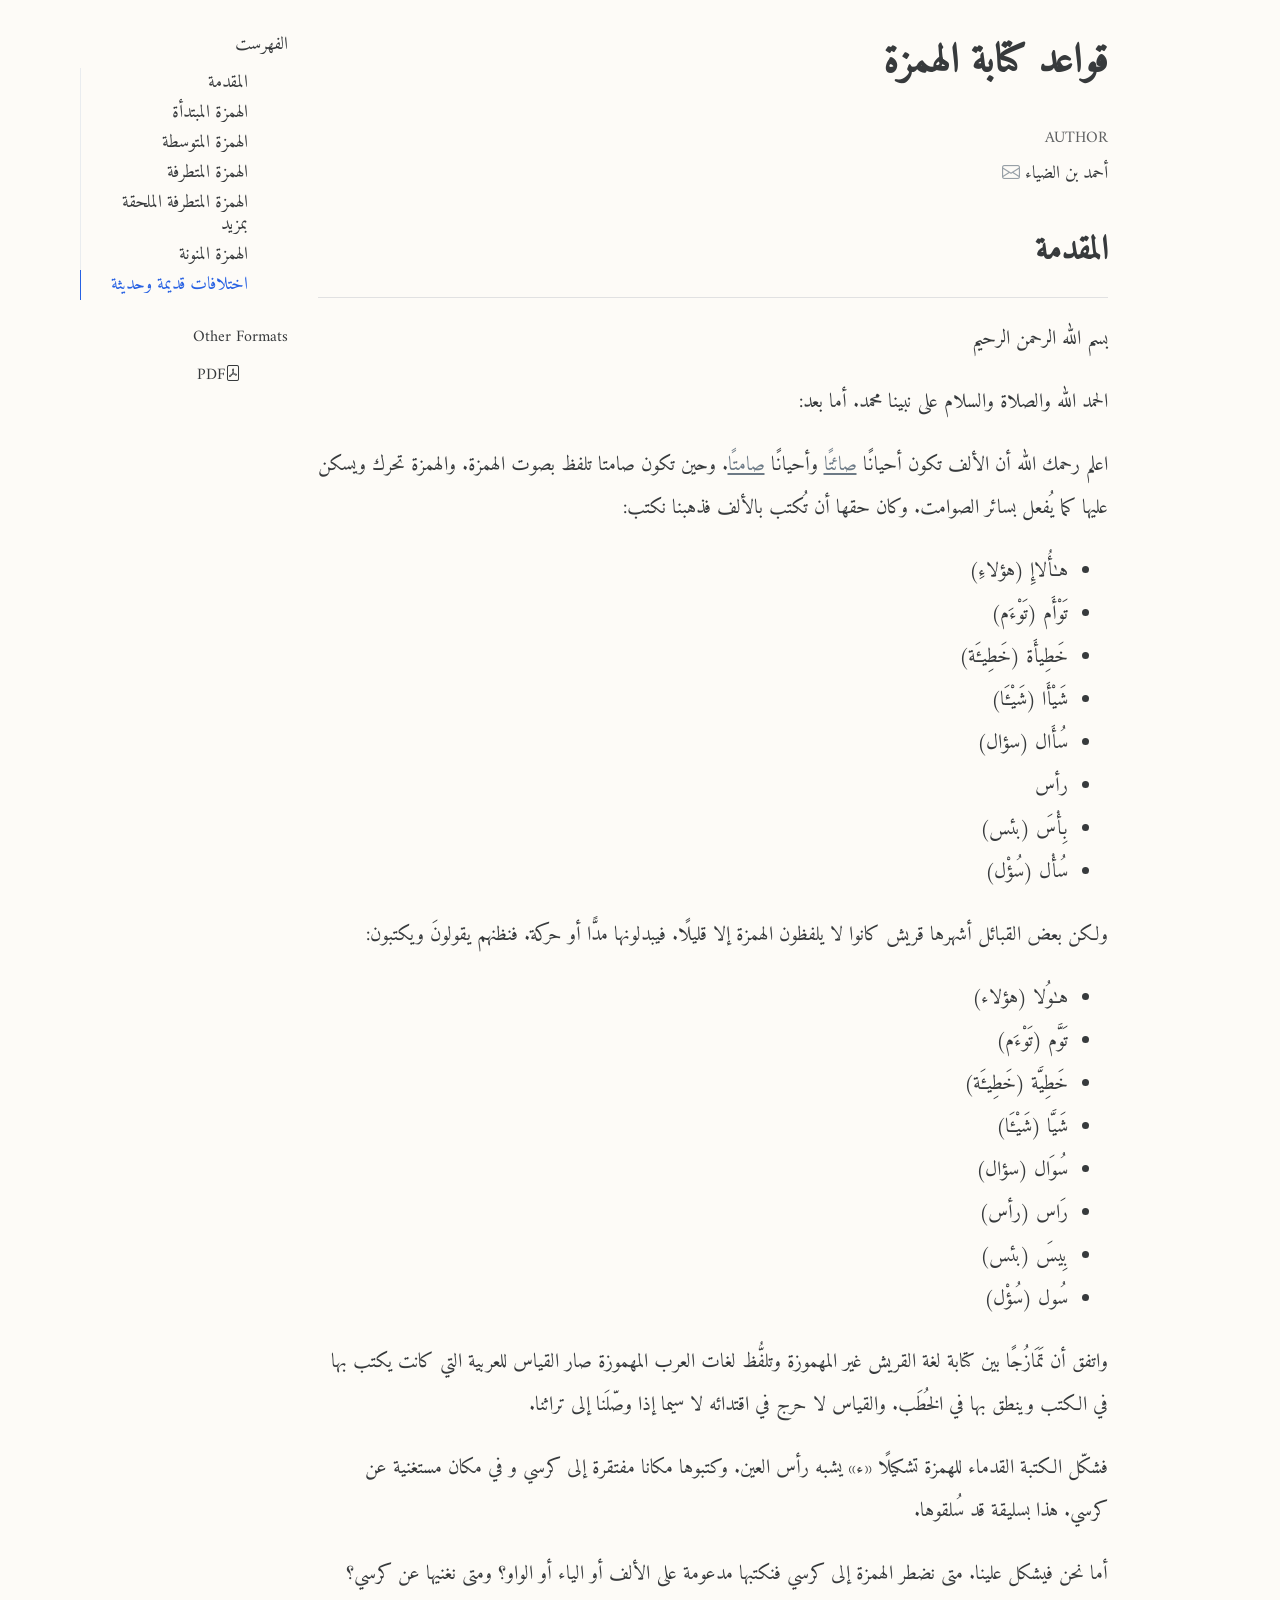
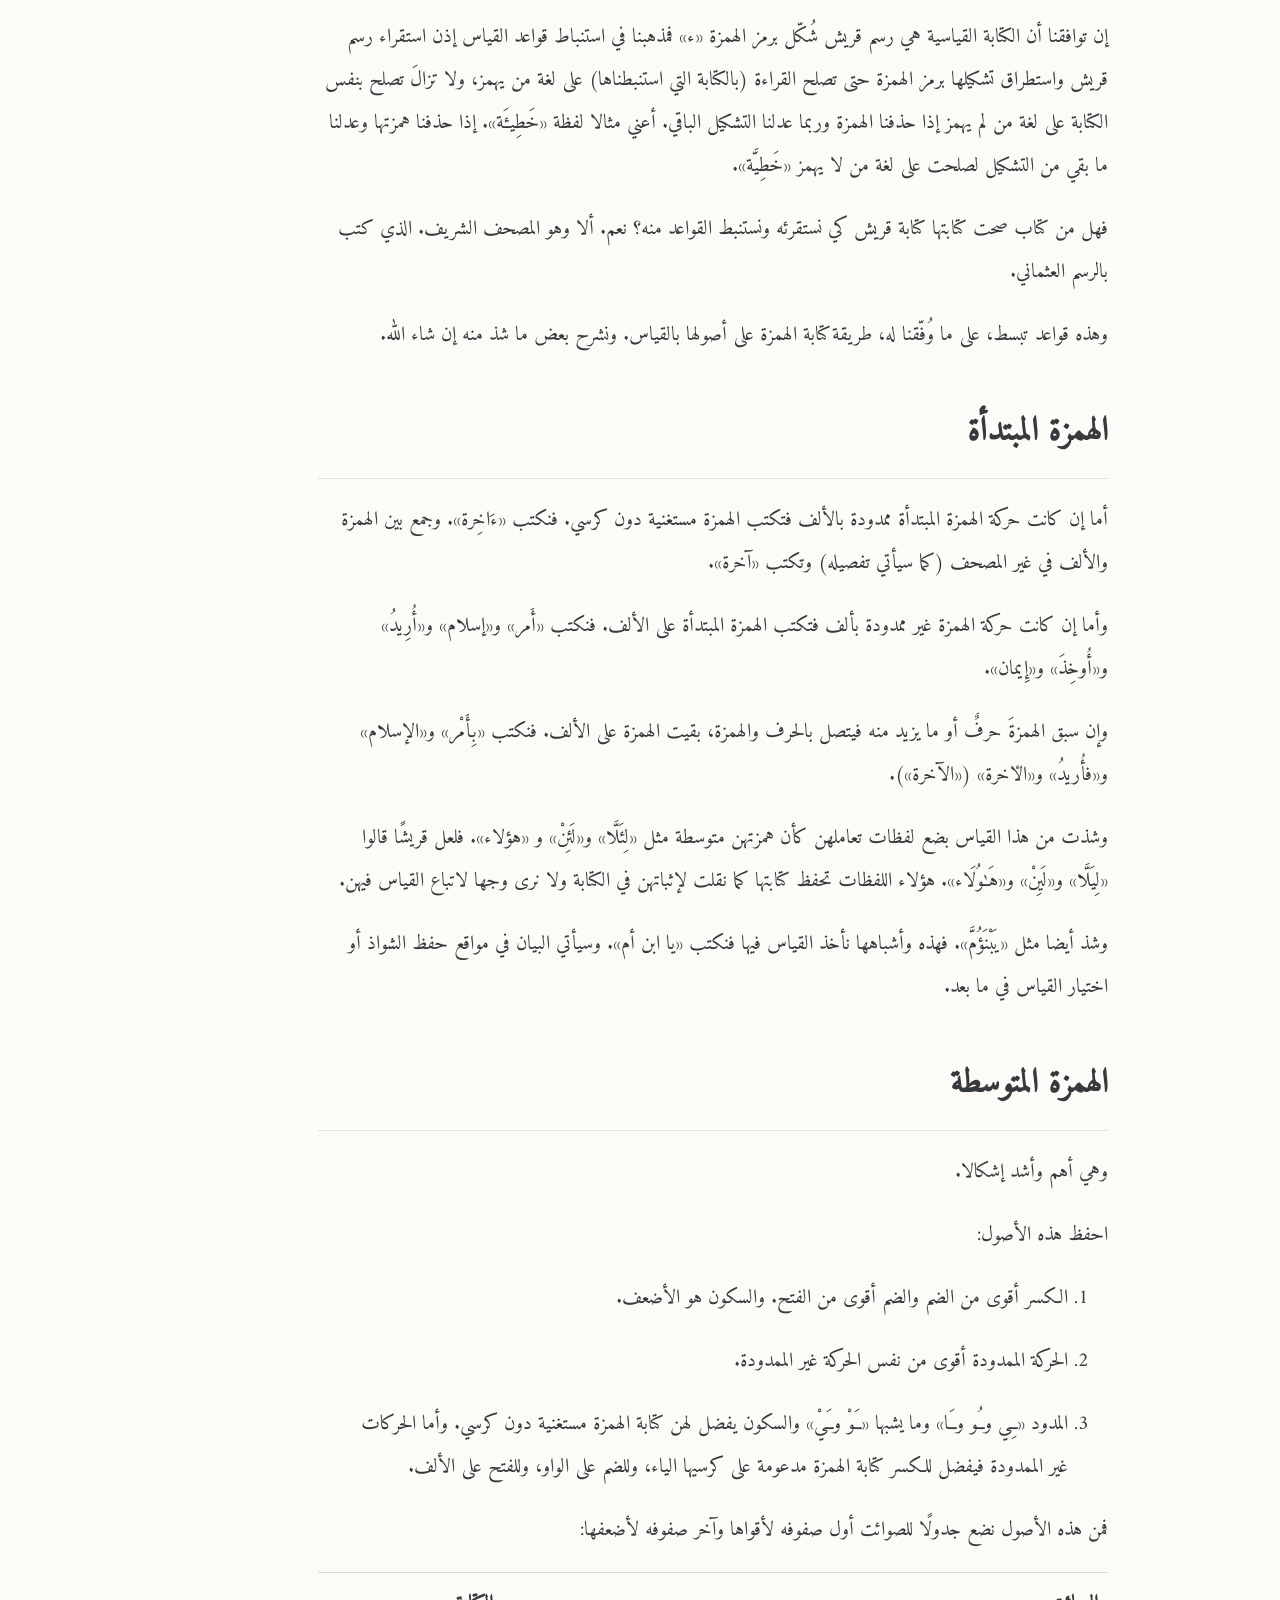
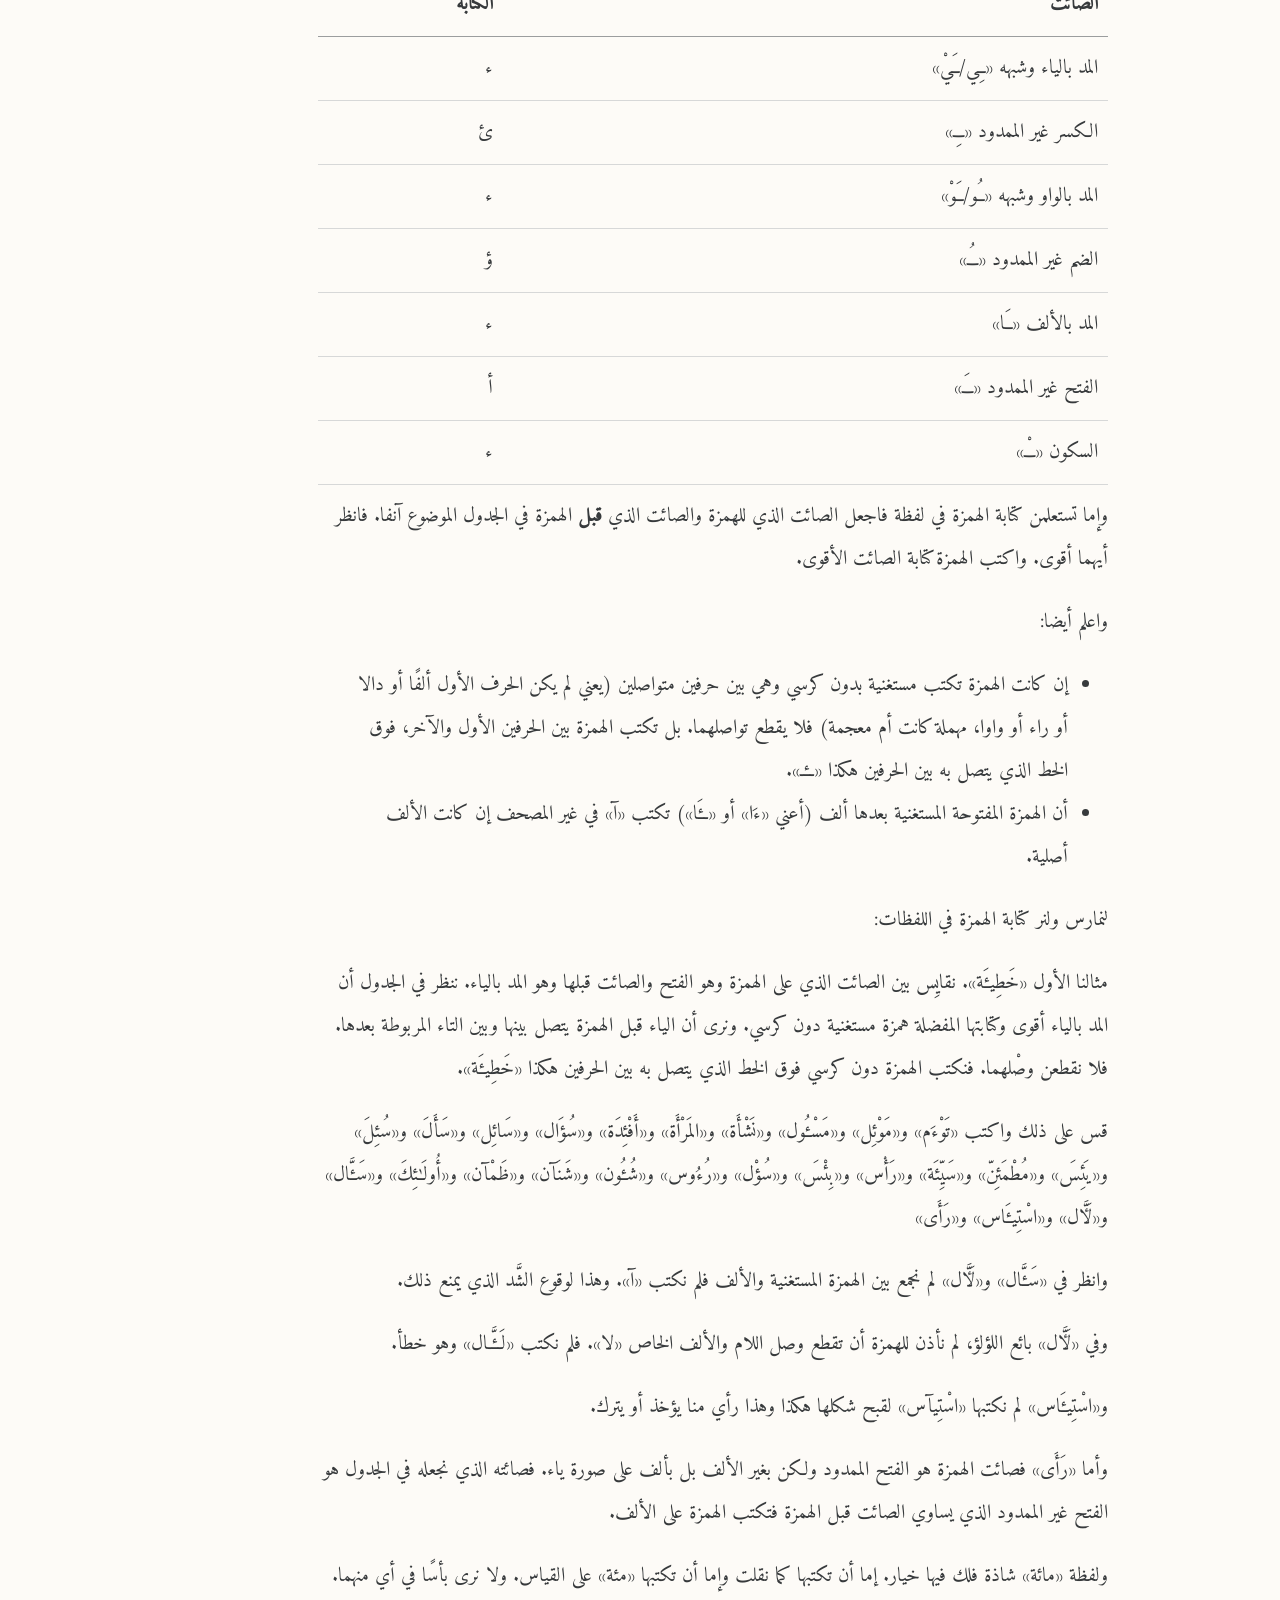
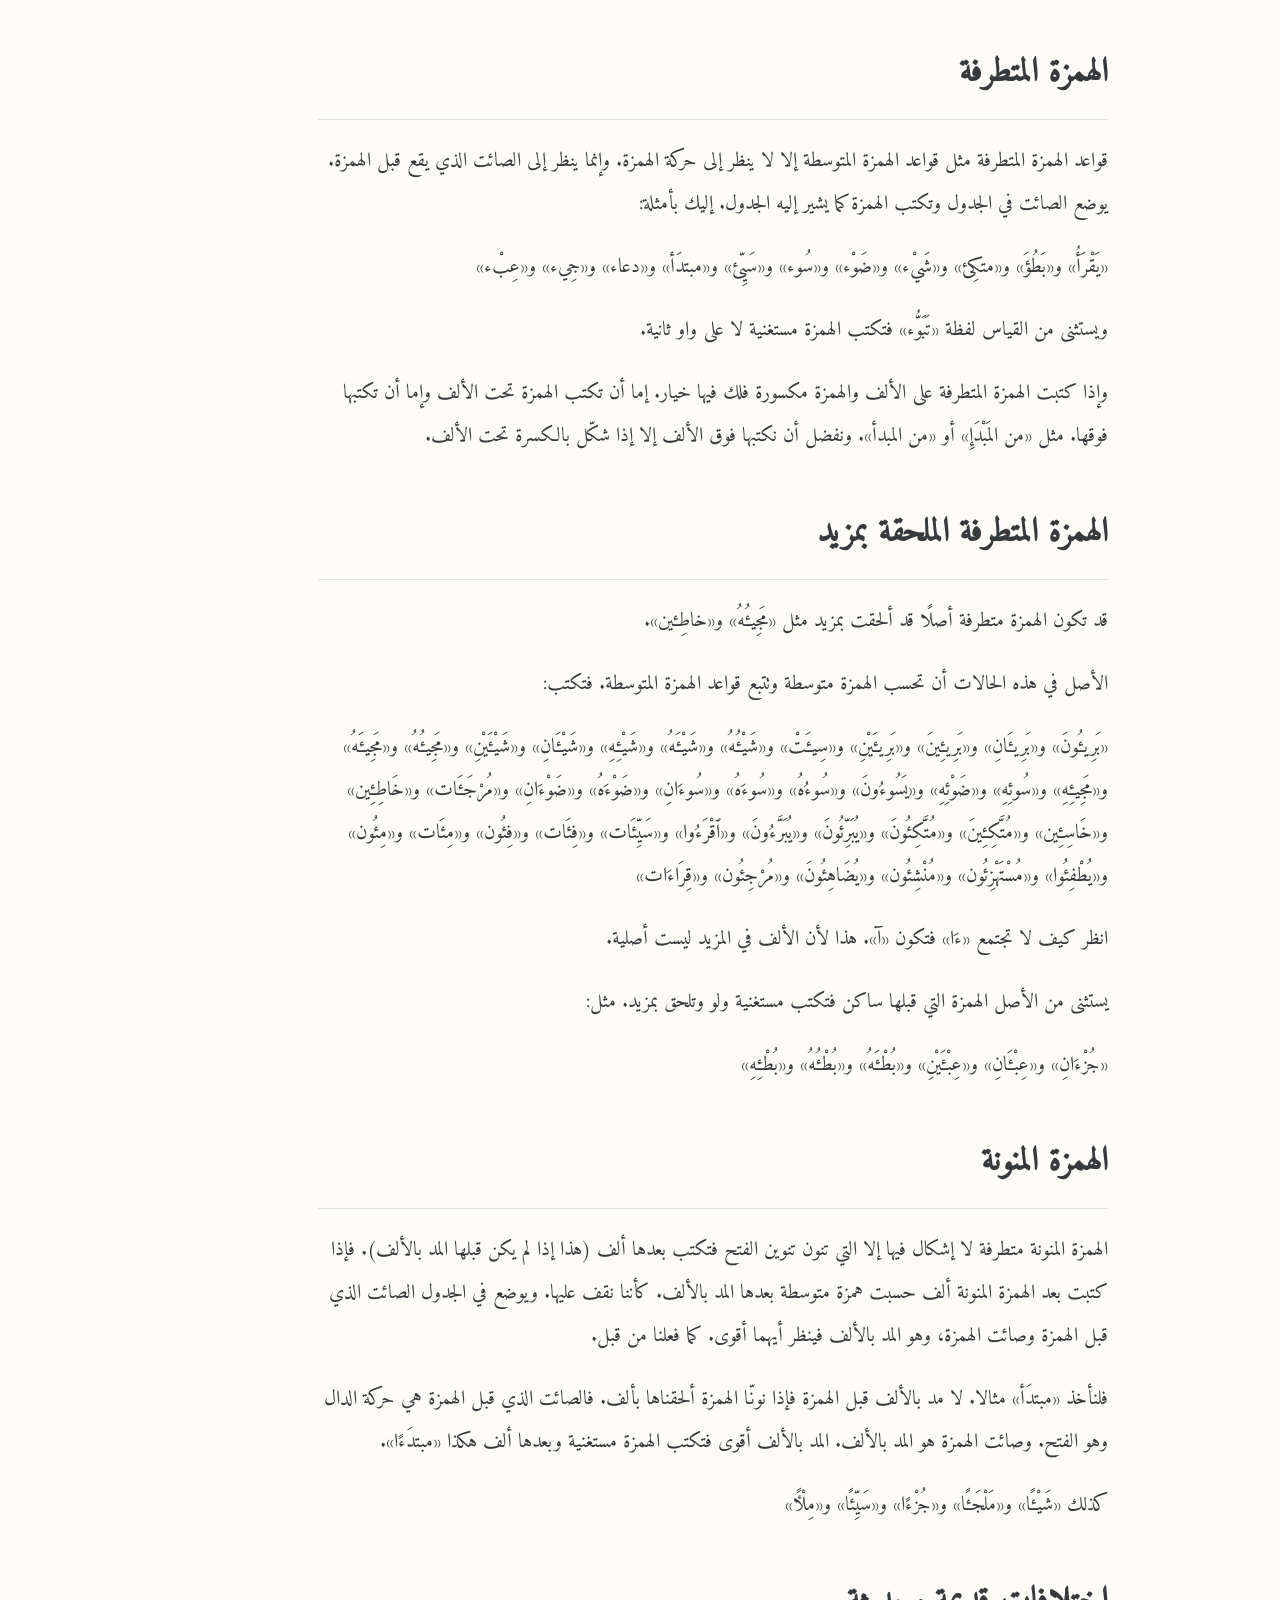
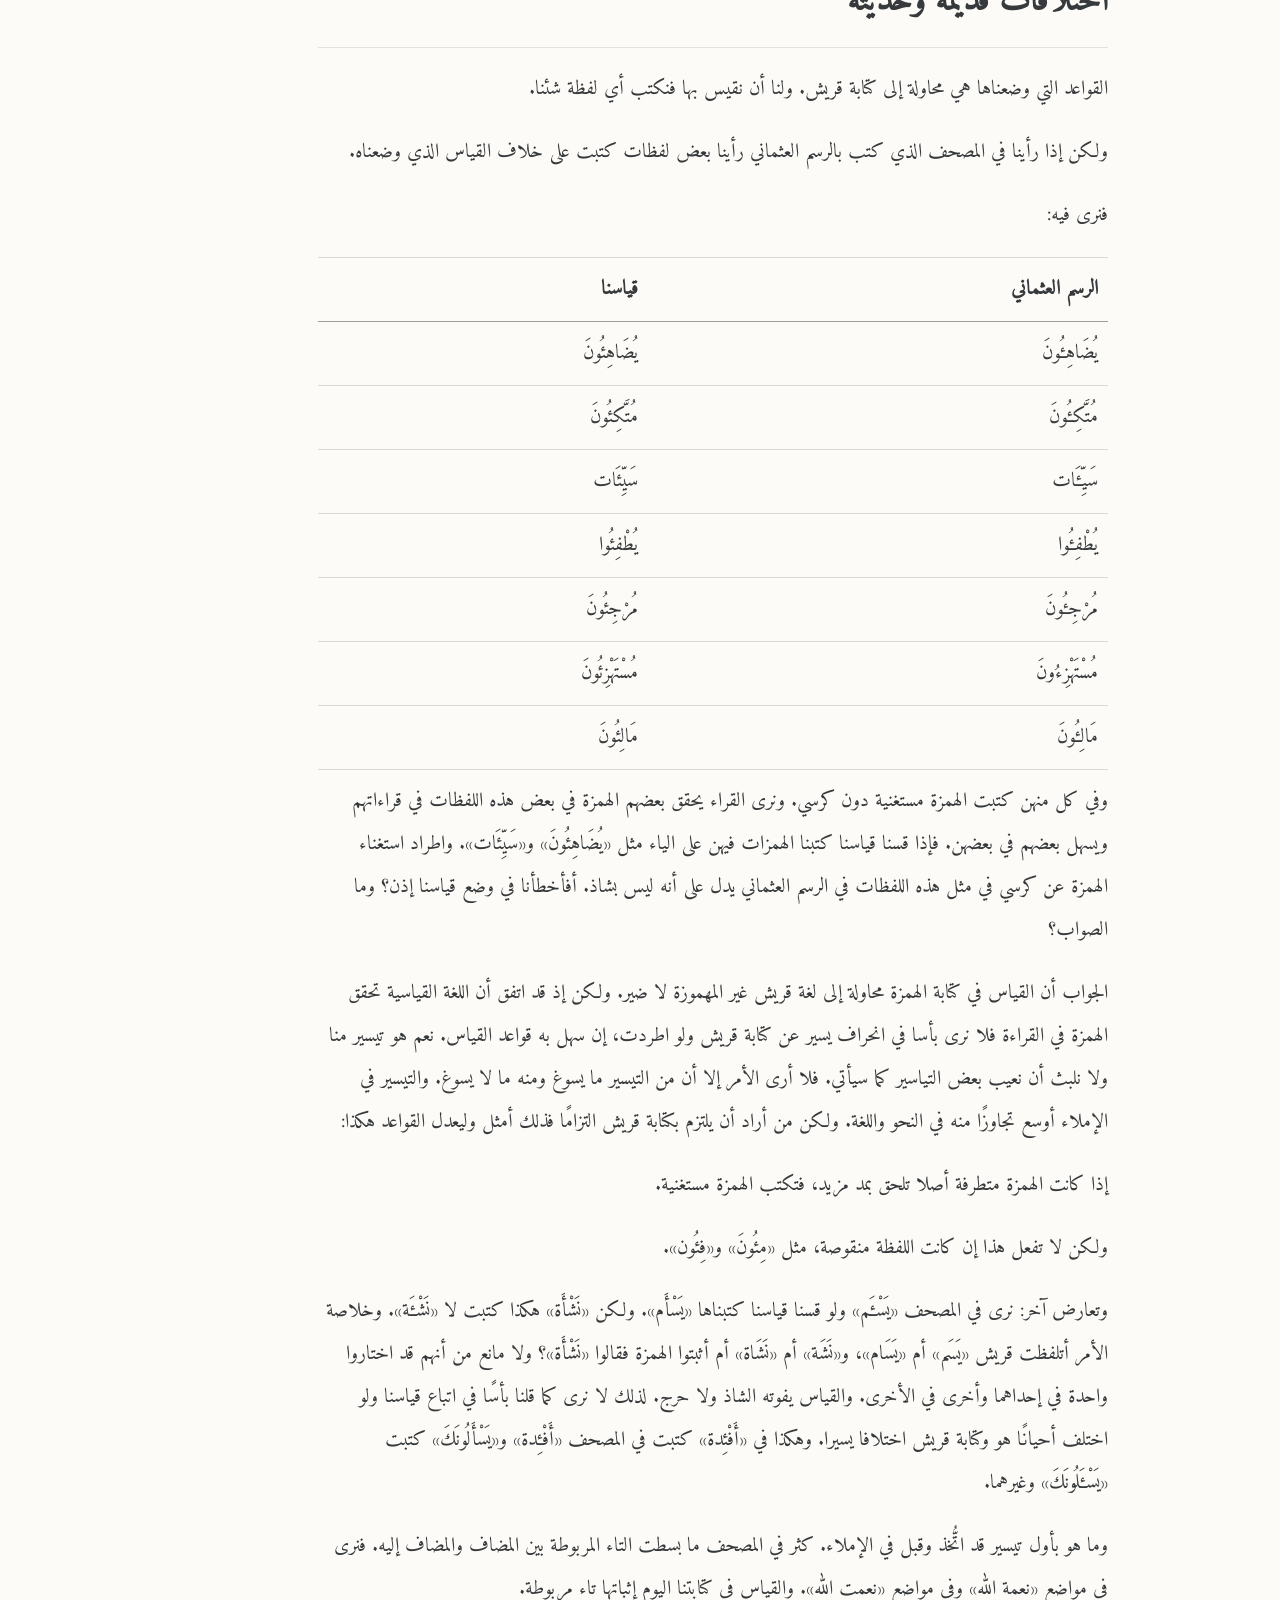
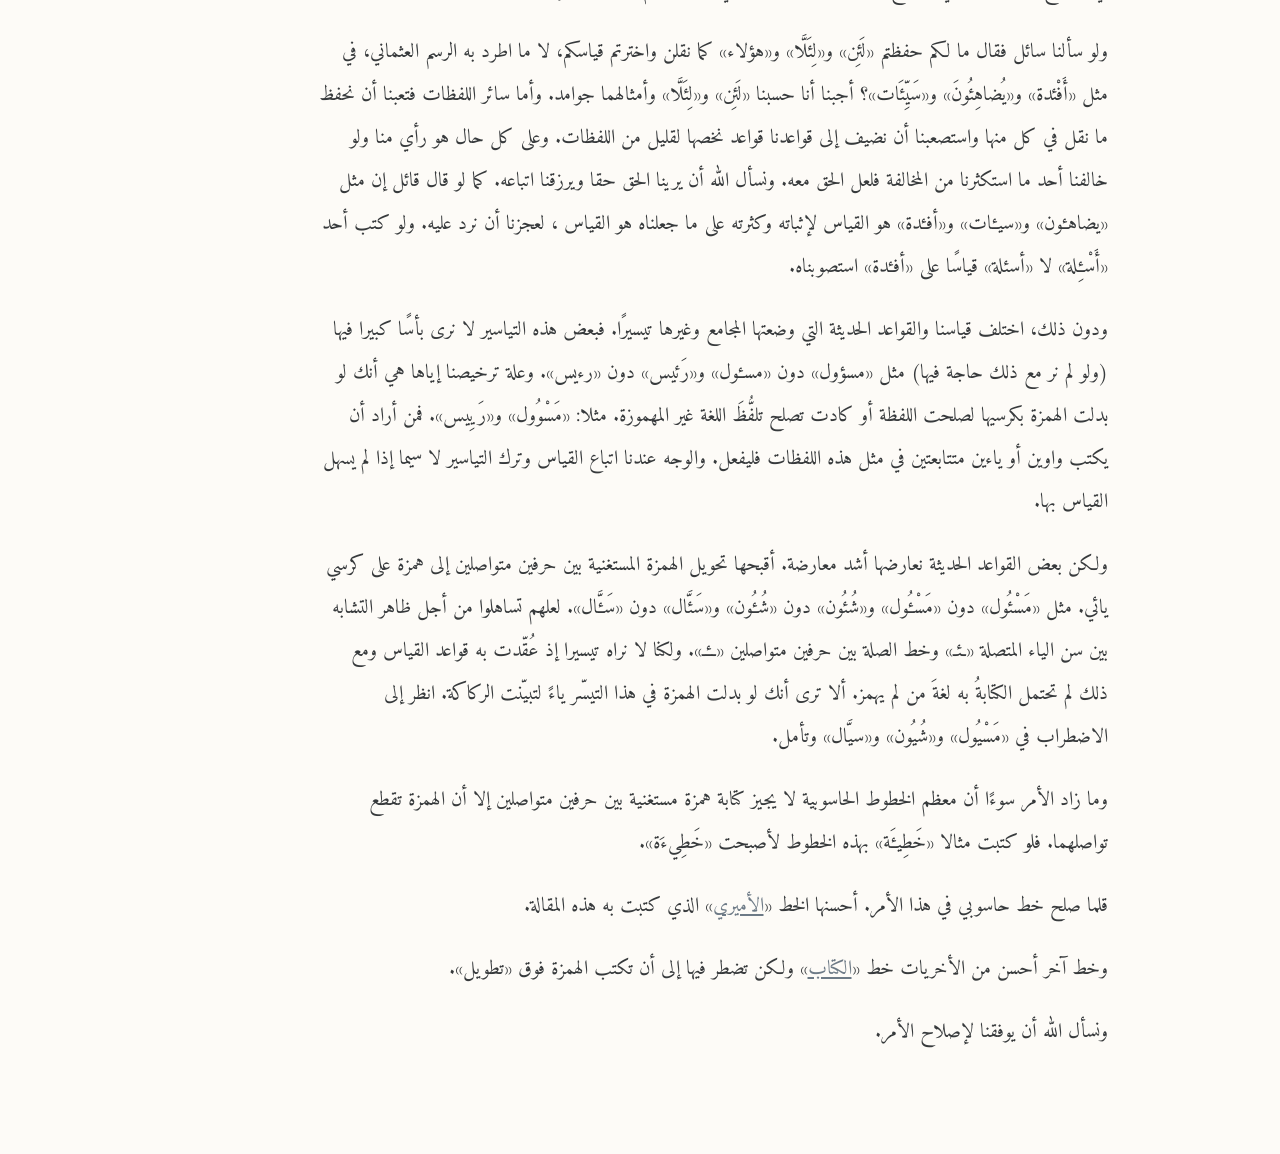
==== docs/index.html @ e6932f33 "copy edit" ====
<!DOCTYPE html>
<html xmlns="http://www.w3.org/1999/xhtml" lang="ar" xml:lang="ar" dir="rtl"><head>

<meta charset="utf-8">
<meta name="generator" content="quarto-1.10.18">

<meta name="viewport" content="width=device-width, initial-scale=1.0, user-scalable=yes">

<meta name="author" content="أحمد بن الضياء">

<title>قواعد كتابة الهمزة</title>
<style>
/* Default styles provided by pandoc.
** See https://pandoc.org/MANUAL.html#variables-for-html for config info.
*/
span.smallcaps{font-variant: small-caps;}
div.columns{display: flex; gap: 1.5em;}
div.column{flex: auto;}
@media screen {
div.columns{gap: min(4vw, 1.5em);}
div.column{overflow-x: auto;}
}
div.hanging-indent{margin-left: 1.5em; text-indent: -1.5em;}
ul.task-list{list-style: none;}
ul.task-list li input[type="checkbox"] {
  width: 0.8em;
  margin: 0 0.8em 0.2em -1em; /* quarto-specific, see https://github.com/quarto-dev/quarto-cli/issues/4556 */ 
  vertical-align: middle;
}
</style>


<script src="index_files/libs/clipboard/clipboard.min.js"></script>
<script src="index_files/libs/quarto-html/quarto.js" type="module"></script>
<script src="index_files/libs/quarto-html/tabsets/tabsets.js" type="module"></script>
<script src="index_files/libs/quarto-html/popper.min.js"></script>
<script src="index_files/libs/quarto-html/tippy.umd.min.js"></script>
<script src="index_files/libs/quarto-html/anchor.min.js"></script>
<link href="index_files/libs/quarto-html/tippy.css" rel="stylesheet">
<link href="index_files/libs/quarto-html/quarto-syntax-highlighting-64a204ab8560d761af7679ceaba22944.css" rel="stylesheet" id="quarto-text-highlighting-styles">
<script src="index_files/libs/bootstrap/bootstrap.min.js"></script>
<link href="index_files/libs/bootstrap/bootstrap-icons.css" rel="stylesheet">
<link href="index_files/libs/bootstrap/bootstrap-9bc00b903b2c0a9fe7ea5a7e0a0040bc.min.css" rel="stylesheet" append-hash="true" id="quarto-bootstrap" data-mode="light">


<link rel="stylesheet" href="srchtml/styles.css">
</head>

<body class="quarto-light">

<div id="quarto-content" class="page-columns page-rows-contents page-layout-article">
<div id="quarto-margin-sidebar" class="sidebar margin-sidebar">
  <nav id="TOC" role="doc-toc" class="toc-active">
    <h2 id="toc-title"><span class="aralt">الفهرست</span></h2>
   
  <ul>
  <li><a href="#المقدمة" id="toc-المقدمة" class="nav-link active" data-scroll-target="#المقدمة">المقدمة</a></li>
  <li><a href="#الهمزة-المبتدأة" id="toc-الهمزة-المبتدأة" class="nav-link" data-scroll-target="#الهمزة-المبتدأة">الهمزة المبتدأة</a></li>
  <li><a href="#الهمزة-المتوسطة" id="toc-الهمزة-المتوسطة" class="nav-link" data-scroll-target="#الهمزة-المتوسطة">الهمزة المتوسطة</a></li>
  <li><a href="#الهمزة-المتطرفة" id="toc-الهمزة-المتطرفة" class="nav-link" data-scroll-target="#الهمزة-المتطرفة">الهمزة المتطرفة</a></li>
  <li><a href="#الهمزة-المتطرفة-الملحقة-بمزيد" id="toc-الهمزة-المتطرفة-الملحقة-بمزيد" class="nav-link" data-scroll-target="#الهمزة-المتطرفة-الملحقة-بمزيد">الهمزة المتطرفة الملحقة بمزيد</a></li>
  <li><a href="#الهمزة-المنونة" id="toc-الهمزة-المنونة" class="nav-link" data-scroll-target="#الهمزة-المنونة">الهمزة المنونة</a></li>
  <li><a href="#اختلافات-قديمة-وحديثة" id="toc-اختلافات-قديمة-وحديثة" class="nav-link" data-scroll-target="#اختلافات-قديمة-وحديثة">اختلافات قديمة وحديثة</a></li>
  </ul>
<div class="quarto-alternate-formats"><h2>Other Formats</h2><ul><li><a href="index.pdf"><i class="bi bi-file-pdf"></i>PDF</a></li></ul></div></nav>
</div>
<main class="content" id="quarto-document-content">

<header id="title-block-header" class="quarto-title-block default">
<div class="quarto-title">
<h1 class="title">قواعد كتابة الهمزة</h1>
</div>



<div class="quarto-title-meta">

    <div>
    <div class="quarto-title-meta-heading">Author</div>
    <div class="quarto-title-meta-contents">
             <p>أحمد بن الضياء <a href="mailto:ahmadosmanzia@gmail.com" class="quarto-title-author-email"><i class="bi bi-envelope"></i></a> </p>
          </div>
  </div>
    
  
    
  </div>
  


</header>


<section id="المقدمة" class="level2">
<h2 class="anchored" data-anchor-id="المقدمة">المقدمة</h2>
<p>بسم الله الرحمن الرحيم</p>
<p>الحمد الله والصلاة والسلام على نبينا محمد. أما بعد:</p>
<p>اعلم رحمك الله أن <!--
الواو
تكون أحيانًا 
[صائتًا](https://ar.wikipedia.org/wiki/%D8%B5%D8%A7%D8%A6%D8%AA)
وأحيانًا 
[صامتًا](https://ar.wikipedia.org/wiki/%D8%B5%D8%A7%D9%85%D8%AA).
فمن حقها صامتًا تحرك فنقول
وَلد ووُسطى ووِلدان.
ويسكن عليها فنقول مَوْلد.
وأن الياء كذلك
صائت وشبه صامت
فمن حقها صامتًا تحرك فنقول
يَفعل ويُفعل ويسيِّر.
ويسكن عليها فنقول وَيْل.
وأن
--> الألف <!--
كذلك صائت وصامت.
--> تكون أحيانًا <a href="https://ar.wikipedia.org/wiki/%D8%B5%D8%A7%D8%A6%D8%AA">صائتًا</a> وأحيانًا <a href="https://ar.wikipedia.org/wiki/%D8%B5%D8%A7%D9%85%D8%AA">صامتًا</a>. وحين تكون صامتا تلفظ بصوت الهمزة. والهمزة تحرك ويسكن عليها كما يُفعل بسائر الصوامت. وكان حقها أن تُكتب بالألف فذهبنا نكتب:</p>
<ul>
<li>هـٰأُلاإِ (هؤلاءِ)</li>
<li>تَوْأَم (تَوْءَم)</li>
<li>خَطِيأَة (خَطِيءَة)</li>
<li>شَيْأَا (شَيْءَا)</li>
<li>سُأَال (سؤال)</li>
<li>رأس</li>
<li>بِأْسَ (بئس)</li>
<li>سُأْل (سُؤْل)</li>
</ul>
<p>ولكن بعض القبائل أشهرها قريش كانوا لا يلفظون الهمزة إلا قليلًا. فيبدلونها مدًّا أو حركة. فنظنهم يقولونَ ويكتبون:</p>
<ul>
<li>هـٰوُلا (هؤلاء)</li>
<li>تَوَّم (تَوْءَم)</li>
<li>خَطِيَّة (خَطِيءَة)</li>
<li>شَيَّا (شَيْءَا)</li>
<li>سُوَال (سؤال)</li>
<li>رَاس (رأس)</li>
<li>بِيسَ (بئس)</li>
<li>سُول (سُؤْل)</li>
</ul>
<p>واتفق أن تَمَازُجًا بين كتابة لغة القريش غير المهموزة وتلفُّظ لغات العرب المهموزة صار القياس للعربية التي كانت يكتب بها في الكتب وينطق بها في الخُطَب. والقياس لا حرج في اقتدائه لا سيما إذا وصّلَنا إلى تراثنا.</p>
<p>فشكّل الكتبة القدماء للهمزة تشكيلًا «ء» يشبه رأس العين. وكتبوها مكانا مفتقرة إلى كرسي و في مكان مستغنية عن كرسي. هذا بسليقة قد سُلقوها.</p>
<p>أما نحن فيشكل علينا. متى نضطر الهمزة إلى كرسي فنكتبها مدعومة على الألف أو الياء أو الواو؟ ومتى نغنيها عن كرسي؟</p>
<p>إن توافقنا أن الكتابة القياسية هي رسم قريش شُكّل برمز الهمزة «ء» فمذهبنا في استنباط قواعد القياس إذن استقراء رسم قريش واستطراق تشكيلها برمز الهمزة حتى تصلح القراءة (بالكتابة التي استنبطناها) على لغة من يهمز، ولا تزالَ تصلح بنفس الكتابة على لغة من لم يهمز إذا حذفنا الهمزة وربما عدلنا التشكيل الباقي. أعني مثالا لفظة «خَطِيءَة». إذا حذفنا همزتها وعدلنا ما بقي من التشكيل لصلحت على لغة من لا يهمز «خَطِيَّة».</p>
<p>فهل من كتاب صحت كتابتها كتابة قريش كي نستقرئه ونستنبط القواعد منه؟ نعم. ألا وهو المصحف الشريف. الذي كتب بالرسم العثماني.</p>
<p>وهذه قواعد تبسط، على ما وُفّقنا له، طريقة كتابة الهمزة على أصولها بالقياس. ونشرح بعض ما شذ منه إن شاء الله.</p>
</section>
<section id="الهمزة-المبتدأة" class="level2">
<h2 class="anchored" data-anchor-id="الهمزة-المبتدأة">الهمزة المبتدأة</h2>
<p>أما إن كانت حركة الهمزة المبتدأة ممدودة بالألف فتكتب الهمزة مستغنية دون كرسي. فنكتب «ءَاخِرة». وجمع بين الهمزة والألف في غير المصحف (كما سيأتي تفصيله) وتكتب «آخرة».</p>
<p>وأما إن كانت حركة الهمزة غير ممدودة بألف فتكتب الهمزة المبتدأة على الألف. فنكتب «أَمر» و«إسلام» و«أُرِيدُ» و«أُوخِذَ» و«إِيمان».</p>
<p>وإن سبق الهمزةَ حرفٌ أو ما يزيد منه فيتصل بالحرف والهمزة، بقيت الهمزة على الألف. فنكتب «بِأَمْر» و«الإسلام» و«فأُريدُ» و«الءاخرة» («الآخرة»).</p>
<p>وشذت من هذا القياس بضع لفظات تعاملهن كأن همزتهن متوسطة مثل «لِئَلَّا» و«لَئِنْ» و «هؤلاء». فلعل قريشًا قالوا «لِيَلَّا» و«لَيِنْ» و«هَـٰوُلَاء». هؤلاء اللفظات تحفظ كتابتها كما نقلت لإثباتهن في الكتابة ولا نرى وجها لاتباع القياس فيهن.</p>
<p>وشذ أيضا مثل «يَبْنَؤُمَّ». فهذه وأشباهها نأخذ القياس فيها فنكتب «يا ابن أم». وسيأتي البيان في مواقع حفظ الشواذ أو اختيار القياس في ما بعد.</p>
</section>
<section id="الهمزة-المتوسطة" class="level2">
<h2 class="anchored" data-anchor-id="الهمزة-المتوسطة">الهمزة المتوسطة</h2>
<p>وهي أهم وأشد إشكالا.</p>
<p>احفظ هذه الأصول:</p>
<ol type="1">
<li><p>الكسر أقوى من الضم والضم أقوى من الفتح. والسكون هو الأضعف.</p></li>
<li><p>الحركة الممدودة أقوى من نفس الحركة غير الممدودة.</p></li>
<li><p>المدود «ــِي وــُو وــَا» وما يشبها «ــَوْ وــَيْ» والسكون يفضل لهن كتابة الهمزة مستغنية دون كرسي. وأما الحركات غير الممدودة فيفضل للكسر كتابة الهمزة مدعومة على كرسيها الياء، وللضم على الواو، وللفتح على الألف.</p></li>
</ol>
<p>فمن هذه الأصول نضع جدولًا للصوائت أول صفوفه لأقواها وآخر صفوفه لأضعفها:</p>
<table class="caption-top table">
<thead>
<tr class="header">
<th style="text-align: right;">الصائت</th>
<th style="text-align: right;">الكتابة</th>
</tr>
</thead>
<tbody>
<tr class="odd">
<td style="text-align: right;">المد بالياء وشبهه «ــِي/ــَيْ»</td>
<td style="text-align: right;">ء</td>
</tr>
<tr class="even">
<td style="text-align: right;">الكسر غير الممدود «ــِـ»</td>
<td style="text-align: right;">ئ</td>
</tr>
<tr class="odd">
<td style="text-align: right;">المد بالواو وشبهه «ــُو/ــَوْ»</td>
<td style="text-align: right;">ء</td>
</tr>
<tr class="even">
<td style="text-align: right;">الضم غير الممدود «ــُـ»</td>
<td style="text-align: right;">ؤ</td>
</tr>
<tr class="odd">
<td style="text-align: right;">المد بالألف «ــَا»</td>
<td style="text-align: right;">ء</td>
</tr>
<tr class="even">
<td style="text-align: right;">الفتح غير الممدود «ــَـ»</td>
<td style="text-align: right;">أ</td>
</tr>
<tr class="odd">
<td style="text-align: right;">السكون «ــْـ»</td>
<td style="text-align: right;">ء</td>
</tr>
</tbody>
</table>
<p>وإما تستعلمن كتابة الهمزة في لفظة فاجعل الصائت الذي للهمزة والصائت الذي <strong>قبل</strong> الهمزة في الجدول الموضوع آنفا. فانظر أيهما أقوى. واكتب الهمزة كتابة الصائت الأقوى.</p>
<p>واعلم أيضا:</p>
<ul>
<li>إن كانت الهمزة تكتب مستغنية بدون كرسي وهي بين حرفين متواصلين (يعني لم يكن الحرف الأول ألفًا أو دالا أو راء أو واوا، مهملة كانت أم معجمة) فلا يقطع تواصلهما. بل تكتب الهمزة بين الحرفين الأول والآخر، فوق الخط الذي يتصل به بين الحرفين هكذا «ـءـ».</li>
<li>أن الهمزة المفتوحة المستغنية بعدها ألف (أعني «ءَا» أو «ـءَا») تكتب «آ» في غير المصحف إن كانت الألف أصلية.</li>
</ul>
<p>لنمارس ولنر كتابة الهمزة في اللفظات:</p>
<p>مثالنا الأول «خَطِيءَة». نقايِس بين الصائت الذي على الهمزة وهو الفتح والصائت قبلها وهو المد بالياء. ننظر في الجدول أن المد بالياء أقوى وكتابتها المفضلة همزة مستغنية دون كرسي. ونرى أن الياء قبل الهمزة يتصل بينها وبين التاء المربوطة بعدها. فلا نقطعن وصْلهما. فنكتب الهمزة دون كرسي فوق الخط الذي يتصل به بين الحرفين هكذا «خَطِيءَة».</p>
<p>قس على ذلك واكتب «تَوْءَم» و«مَوْئِل» و«مَسْءُول» و«نَشْأَة» و«المَرْأَة» و«أَفْئِدَة» و«سُؤَال» و«سَائِل» و«سَأَلَ» و«سُئِلَ» و«يَئِسَ» و«مُطْمَئِنّ» و«سَيِّئَة» و«رَأْس» و«بِئْسَ» و«سُؤْل» و«رُءُوس» و«شُءُون» و«شَنَآن» و«ظَمْآن» و«أُولَـٰئِكَ» و«سَءَّال» و«لَءَّال» و«اسْتِيءَاس» و«رَأَى»</p>
<p>وانظر في «سَءَّال» و«لَءَّال» لم نجمع بين الهمزة المستغنية والألف فلم نكتب «آ». وهذا لوقوع الشَّد الذي يمنع ذلك.</p>
<p>وفي «لَءَّال» بائع اللؤلؤ، لم نأذن للهمزة أن تقطع وصل اللام والألف الخاص «لا». فلم نكتب «لَـءَّـال» وهو خطأ.</p>
<p>و«اسْتِيءَاس» لم نكتبها «اسْتِيآس» لقبح شكلها هكذا وهذا رأي منا يؤخذ أو يترك.</p>
<p>وأما «رَأَى» فصائت الهمزة هو الفتح الممدود ولكن بغير الألف بل بألف على صورة ياء. فصائته الذي نجعله في الجدول هو الفتح غير الممدود الذي يساوي الصائت قبل الهمزة فتكتب الهمزة على الألف.</p>
<p>ولفظة «مائة» شاذة فلك فيها خيار. إما أن تكتبها كما نقلت وإما أن تكتبها «مئة» على القياس. ولا نرى بأسًا في أي منهما.</p>
</section>
<section id="الهمزة-المتطرفة" class="level2">
<h2 class="anchored" data-anchor-id="الهمزة-المتطرفة">الهمزة المتطرفة</h2>
<p>قواعد الهمزة المتطرفة مثل قواعد الهمزة المتوسطة إلا لا ينظر إلى حركة الهمزة. وإنما ينظر إلى الصائت الذي يقع قبل الهمزة. يوضع الصائت في الجدول وتكتب الهمزة كما يشير إليه الجدول. إليك بأمثلة:</p>
<p>«يَقْرَأُ» و«بَطُؤَ» و«متكِئ» و«شَيْء» و«ضَوْء» و«سُوء» و«سَيِّئ» و«مبتدَأ» و«دعاء» و«جِيء» و«عِبْء»</p>
<p>ويستثنى من القياس لفظة «تَبَوُّء» فتكتب الهمزة مستغنية لا على واو ثانية.</p>
<p>وإذا كتبت الهمزة المتطرفة على الألف والهمزة مكسورة فلك فيها خيار. إما أن تكتب الهمزة تحت الألف وإما أن تكتبها فوقها. مثل «من المَبْدَإِ» أو «من المبدأ». ونفضل أن نكتبها فوق الألف إلا إذا شكّل بالكسرة تحت الألف.</p>
</section>
<section id="الهمزة-المتطرفة-الملحقة-بمزيد" class="level2">
<h2 class="anchored" data-anchor-id="الهمزة-المتطرفة-الملحقة-بمزيد">الهمزة المتطرفة الملحقة بمزيد</h2>
<p>قد تكون الهمزة متطرفة أصلًا قد ألحقت بمزيد مثل «مَجِيءُهُ» و«خاطِءين».</p>
<p>الأصل في هذه الحالات أن تحسب الهمزة متوسطة وتتبع قواعد الهمزة المتوسطة. فتكتب:</p>
<p>«بَرِيءُونَ» و«بَرِيءَانِ» و«بَرِيءِينَ» و«بَرِيءَيْنِ» و«سِيءَتْ» و«شَيْءُهُ» و«شَيْءَهُ» و«شَيْءِهِ» و«شَيْءَانِ» و«شَيْءَيْنِ» و«مَجِيءُهُ» و«مَجِيءَهُ» و«مَجِيءِهِ» و«سُوئِهِ» و«ضَوْئِهِ» و«يَسُوءُونَ» و«سُوءُهُ» و«سُوءَهُ» و«سُوءَانِ» و«ضَوْءَهُ» و«ضَوْءَانِ» و«مُرْجَءَات» و«خَاطِءِين» و«خَاسِءِين» و«مُتَّكِءِينَ» و«مُتَّكِئُونَ» و«يُبَرِّئُونَ» و«يُبَرَّءُونَ» و«ٱقْرَءُوا» و«سَيِّئَات» و«فِئَات» و«فِئُون» و«مِئَات» و«مِئُون» و«يُطْفِئُوا» و«مُسْتَهْزِئُون» و«مُنْشِئُون» و«يُضَاهِئُونَ» و«مُرْجِئُون» و«قِرَاءَات»</p>
<p>انظر كيف لا تجتمع «ءَا» فتكون «آ». هذا لأن الألف في المزيد ليست أصلية.</p>
<p>يستثنى من الأصل الهمزة التي قبلها ساكن فتكتب مستغنية ولو وتلحق بمزيد. مثل:</p>
<p>«جُزْءَانِ» و«عِبْءَانِ» و«عِبْءَيْنِ» و«بُطْءَهُ» و«بُطْءُهُ» و«بُطْءِهِ»</p>
</section>
<section id="الهمزة-المنونة" class="level2">
<h2 class="anchored" data-anchor-id="الهمزة-المنونة">الهمزة المنونة</h2>
<p>الهمزة المنونة متطرفة لا إشكال فيها إلا التي تنون تنوين الفتح فتكتب بعدها ألف (هذا إذا لم يكن قبلها المد بالألف). فإذا كتبت بعد الهمزة المنونة ألف حسبت همزة متوسطة بعدها المد بالألف. كأننا نقف عليها. ويوضع في الجدول الصائت الذي قبل الهمزة وصائت الهمزة، وهو المد بالألف فينظر أيهما أقوى. كما فعلنا من قبل.</p>
<p>فلنأخذ «مبتدَأ» مثالا. لا مد بالألف قبل الهمزة فإذا نونّا الهمزة ألحقناها بألف. فالصائت الذي قبل الهمزة هي حركة الدال وهو الفتح. وصائت الهمزة هو المد بالألف. المد بالألف أقوى فتكتب الهمزة مستغنية وبعدها ألف هكذا «مبتدَءًا».</p>
<p>كذلك «شَيْءًا» و«مَلْجَءًا» و«جُزْءًا» و«سَيِّئًا» و«مِلْءًا»</p>
</section>
<section id="اختلافات-قديمة-وحديثة" class="level2">
<h2 class="anchored" data-anchor-id="اختلافات-قديمة-وحديثة">اختلافات قديمة وحديثة</h2>
<p>القواعد التي وضعناها هي محاولة إلى كتابة قريش. ولنا أن نقيس بها فنكتب أي لفظة شئنا.</p>
<p>ولكن إذا رأينا في المصحف الذي كتب بالرسم العثماني رأينا بعض لفظات كتبت على خلاف القياس الذي وضعناه.</p>
<p>فنرى فيه:</p>
<table class="caption-top table">
<thead>
<tr class="header">
<th style="text-align: right;">الرسم العثماني</th>
<th style="text-align: right;">قياسنا</th>
</tr>
</thead>
<tbody>
<tr class="odd">
<td style="text-align: right;">يُضَاهِءُونَ</td>
<td style="text-align: right;">يُضَاهِئُونَ</td>
</tr>
<tr class="even">
<td style="text-align: right;">مُتَّكِءُونَ</td>
<td style="text-align: right;">مُتَّكِئُونَ</td>
</tr>
<tr class="odd">
<td style="text-align: right;">سَيِّءَات</td>
<td style="text-align: right;">سَيِّئَات</td>
</tr>
<tr class="even">
<td style="text-align: right;">يُطْفِءُوا</td>
<td style="text-align: right;">يُطْفِئُوا</td>
</tr>
<tr class="odd">
<td style="text-align: right;">مُرْجِءُونَ</td>
<td style="text-align: right;">مُرْجِئُونَ</td>
</tr>
<tr class="even">
<td style="text-align: right;">مُسْتَهْزِءُونَ</td>
<td style="text-align: right;">مُسْتَهْزِئُونَ</td>
</tr>
<tr class="odd">
<td style="text-align: right;">مَالِءُونَ</td>
<td style="text-align: right;">مَالِئُونَ</td>
</tr>
</tbody>
</table>
<p>وفي كل منهن كتبت الهمزة مستغنية دون كرسي. ونرى القراء يحقق بعضهم الهمزة في بعض هذه اللفظات في قراءاتهم ويسهل بعضهم في بعضهن. فإذا قسنا قياسنا كتبنا الهمزات فيهن على الياء مثل «يُضَاهِئُونَ» و«سَيِّئَات». واطراد استغناء الهمزة عن كرسي في مثل هذه اللفظات في الرسم العثماني يدل على أنه ليس بشاذ. أفأخطأنا في وضع قياسنا إذن؟ وما الصواب؟</p>
<!--
الأمر أمر استواءات القياس.
فمثل هذه اللفظات في هذا الأمر كمثل «استجوب» و«استحوذ» في الصرف.
القياس في وزن «استفعل» إذا كانت عينها واوا أو ياء أن تبدل واوها أو ياؤها
ألفًا.
وشذ من القياس بعض الأفعال والوجه فيهن حفظ الشاذ.
-->
<p>الجواب أن القياس في كتابة الهمزة محاولة إلى لغة قريش غير المهموزة لا ضير. ولكن إذ قد اتفق أن اللغة القياسية تحقق الهمزة في القراءة فلا نرى بأسا في انحراف يسير عن كتابة قريش ولو اطردت، إن سهل به قواعد القياس. نعم هو تيسير منا ولا نلبث أن نعيب بعض التياسير كما سيأتي. فلا أرى الأمر إلا أن من التيسير ما يسوغ ومنه ما لا يسوغ. والتيسير في الإملاء أوسع تجاوزًا منه في النحو واللغة. ولكن من أراد أن يلتزم بكتابة قريش التزامًا فذلك أمثل وليعدل القواعد هكذا:</p>
<p>إذا كانت الهمزة متطرفة أصلا تلحق بمد مزيد، فتكتب الهمزة مستغنية.</p>
<p>ولكن لا تفعل هذا إن كانت اللفظة منقوصة، مثل «مِئُونَ» و«فِئُون».</p>
<p>وتعارض آخر: نرى في المصحف «يَسْءَم» ولو قسنا قياسنا كتبناها «يَسْأَم». ولكن «نَشْأَة» هكذا كتبت لا «نَشْءَة». وخلاصة الأمر أتلفظت قريش «يَسَم» أم «يَسَام»، و«نَشَة» أم «نَشَاة» أم أثبتوا الهمزة فقالوا «نَشْأَة»؟ ولا مانع من أنهم قد اختاروا واحدة في إحداهما وأخرى في الأخرى. والقياس يفوته الشاذ ولا حرج. لذلك لا نرى كما قلنا بأسًا في اتباع قياسنا ولو اختلف أحيانًا هو وكتابة قريش اختلافا يسيرا. وهكذا في «أَفْئِدة» كتبت في المصحف «أَفْءِدة» و«يَسْأَلُونَكَ» كتبت «يَسْءَلُونَكَ» وغيرهما.</p>
<p>وما هو بأول تيسير قد اتُّخذ وقبل في الإملاء. كثر في المصحف ما بسطت التاء المربوطة بين المضاف والمضاف إليه. فنرى في مواضع «نعمة الله» وفي مواضع «نعمت الله». والقياس في كتابتنا اليوم إثباتها تاء مربوطة.</p>
<p>ولو سألنا سائل فقال ما لكم حفظتم «لَئِن» و«لِئَلَّا» و«هؤلاء» كما نقلن واخترتم قياسكم، لا ما اطرد به الرسم العثماني، في مثل «أَفْئدة» و«يُضاهِئُونَ» و«سَيِّئَات»؟ أجبنا أنا حسبنا «لَئِن» و«لِئَلَّا» وأمثالهما جوامد. وأما سائر اللفظات فتعبنا أن نحفظ ما نقل في كل منها واستصعبنا أن نضيف إلى قواعدنا قواعد نخصها لقليل من اللفظات. وعلى كل حال هو رأي منا ولو خالفنا أحد ما استكثرنا من المخالفة فلعل الحق معه. ونسأل الله أن يرينا الحق حقا ويرزقنا اتباعه. كما لو قال قائل إن مثل «يضاهءون» و«سيءات» و«أفءدة» هو القياس لإثباته وكثرته على ما جعلناه هو القياس ، لعجزنا أن نرد عليه. ولو كتب أحد «أَسْءِلة» لا «أسئلة» قياسًا على «أفءدة» استصوبناه.</p>
<p>ودون ذلك، اختلف قياسنا والقواعد الحديثة التي وضعتها المجامع وغيرها تيسيرًا. فبعض هذه التياسير لا نرى بأسًا كبيرا فيها (ولو لم نر مع ذلك حاجة فيها) مثل «مسؤول» دون «مسءول» و«رَئيس» دون «رءيس». وعلة ترخيصنا إياها هي أنك لو بدلت الهمزة بكرسيها لصلحت اللفظة أو كادت تصلح تلفُّظَ اللغة غير المهموزة. مثلا: «مَسْوُول» و«رَيِيس». فمن أراد أن يكتب واوين أو ياءين متتابعتين في مثل هذه اللفظات فليفعل. والوجه عندنا اتباع القياس وترك التياسير لا سيما إذا لم يسهل القياس بها.</p>
<p>ولكن بعض القواعد الحديثة نعارضها أشد معارضة. أقبحها تحويل الهمزة المستغنية بين حرفين متواصلين إلى همزة على كرسي يائي. مثل «مَسْئُول» دون «مَسْءُول» و«شُئُون» دون «شُءُون» و«سَئَّال» دون «سَءَّال». لعلهم تساهلوا من أجل ظاهر التشابه بين سن الياء المتصلة «ـئـ» وخط الصلة بين حرفين متواصلين «ـءـ». ولكنا لا نراه تيسيرا إذ عُقّدت به قواعد القياس ومع ذلك لم تحتمل الكتابةُ به لغةَ من لم يهمز. ألا ترى أنك لو بدلت الهمزة في هذا التيسّر ياءً لتبيّنت الركاكة. انظر إلى الاضطراب في «مَسْيُول» و«شُيُون» و«سيَّال» وتأمل.</p>
<p>وما زاد الأمر سوءًا أن معظم الخطوط الحاسوبية لا يجيز كتابة همزة مستغنية بين حرفين متواصلين إلا أن الهمزة تقطع تواصلهما. فلو كتبت مثالا «خَطِيءَة» بهذه الخطوط لأصبحت «خَطِي‌ءَ‌ة».</p>
<p>قلما صلح خط حاسوبي في هذا الأمر. أحسنها الخط «<a href="https://github.com/aliftype/amiri">الأميري</a>» الذي كتبت به هذه المقالة.</p>
<p>وخط آخر أحسن من الأخريات خط «<a href="https://github.com/nuqayah/kitab-font">الكتاب</a>» ولكن تضطر فيها إلى أن تكتب الهمزة فوق «تطويل».</p>
<p>ونسأل الله أن يوفقنا لإصلاح الأمر.</p>
</section>

</main>
<!-- /main column -->
<script id="quarto-html-after-body" type="application/javascript">
  window.document.addEventListener("DOMContentLoaded", function (event) {
    const icon = "";
    const anchorJS = new window.AnchorJS();
    anchorJS.options = {
      placement: 'right',
      icon: icon
    };
    anchorJS.add('.anchored');
    const isCodeAnnotation = (el) => {
      for (const clz of el.classList) {
        if (clz.startsWith('code-annotation-')) {                     
          return true;
        }
      }
      return false;
    }
    const onCopySuccess = function(e) {
      // button target
      const button = e.trigger;
      // don't keep focus
      button.blur();
      // flash "checked"
      button.classList.add('code-copy-button-checked');
      var currentTitle = button.getAttribute("title");
      button.setAttribute("title", "Copied!");
      let tooltip;
      if (window.bootstrap) {
        button.setAttribute("data-bs-toggle", "tooltip");
        button.setAttribute("data-bs-placement", "left");
        button.setAttribute("data-bs-title", "Copied!");
        tooltip = new bootstrap.Tooltip(button, 
          { trigger: "manual", 
            customClass: "code-copy-button-tooltip",
            offset: [0, -8]});
        tooltip.show();    
      }
      setTimeout(function() {
        if (tooltip) {
          tooltip.hide();
          button.removeAttribute("data-bs-title");
          button.removeAttribute("data-bs-toggle");
          button.removeAttribute("data-bs-placement");
        }
        button.setAttribute("title", currentTitle);
        button.classList.remove('code-copy-button-checked');
      }, 1000);
      // clear code selection
      e.clearSelection();
    }
    const getTextToCopy = function(trigger) {
      const outerScaffold = trigger.parentElement.cloneNode(true);
      const codeEl = outerScaffold.querySelector('code');
      for (const childEl of codeEl.children) {
        if (isCodeAnnotation(childEl)) {
          childEl.remove();
        }
      }
      return codeEl.innerText;
    }
    const clipboard = new window.ClipboardJS('.code-copy-button:not([data-in-quarto-modal])', {
      text: getTextToCopy
    });
    clipboard.on('success', onCopySuccess);
    if (window.document.getElementById('quarto-embedded-source-code-modal')) {
      const clipboardModal = new window.ClipboardJS('.code-copy-button[data-in-quarto-modal]', {
        text: getTextToCopy,
        container: window.document.getElementById('quarto-embedded-source-code-modal')
      });
      clipboardModal.on('success', onCopySuccess);
    }
      var localhostRegex = new RegExp(/^(?:http|https):\/\/localhost\:?[0-9]*\//);
      var mailtoRegex = new RegExp(/^mailto:/);
        var filterRegex = new RegExp('/' + window.location.host + '/');
      var isInternal = (href) => {
          return filterRegex.test(href) || localhostRegex.test(href) || mailtoRegex.test(href);
      }
      // Inspect non-navigation links and adorn them if external
     var links = window.document.querySelectorAll('a[href]:not(.nav-link):not(.navbar-brand):not(.toc-action):not(.sidebar-link):not(.sidebar-item-toggle):not(.pagination-link):not(.no-external):not([aria-hidden]):not(.dropdown-item):not(.quarto-navigation-tool):not(.about-link)');
      for (var i=0; i<links.length; i++) {
        const link = links[i];
        if (!isInternal(link.href)) {
          // undo the damage that might have been done by quarto-nav.js in the case of
          // links that we want to consider external
          if (link.dataset.originalHref !== undefined) {
            link.href = link.dataset.originalHref;
          }
        }
      }
    function tippyHover(el, contentFn, onTriggerFn, onUntriggerFn) {
      const config = {
        allowHTML: true,
        maxWidth: 500,
        delay: 100,
        arrow: false,
        appendTo: function(el) {
            return el.parentElement;
        },
        interactive: true,
        interactiveBorder: 10,
        theme: 'quarto',
        placement: 'bottom-start',
      };
      if (contentFn) {
        config.content = contentFn;
      }
      if (onTriggerFn) {
        config.onTrigger = onTriggerFn;
      }
      if (onUntriggerFn) {
        config.onUntrigger = onUntriggerFn;
      }
      window.tippy(el, config); 
    }
    const noterefs = window.document.querySelectorAll('a[role="doc-noteref"]');
    for (var i=0; i<noterefs.length; i++) {
      const ref = noterefs[i];
      tippyHover(ref, function() {
        // use id or data attribute instead here
        let href = ref.getAttribute('data-footnote-href') || ref.getAttribute('href');
        try { href = new URL(href).hash; } catch {}
        const id = href.replace(/^#\/?/, "");
        const note = window.document.getElementById(id);
        if (note) {
          return note.innerHTML;
        } else {
          return "";
        }
      });
    }
    const xrefs = window.document.querySelectorAll('a.quarto-xref');
    const processXRef = (id, note) => {
      // Strip column container classes
      const stripColumnClz = (el) => {
        el.classList.remove("page-full", "page-columns");
        if (el.children) {
          for (const child of el.children) {
            stripColumnClz(child);
          }
        }
      }
      stripColumnClz(note)
      if (id === null || id.startsWith('sec-')) {
        // Special case sections, only their first couple elements
        const container = document.createElement("div");
        if (note.children && note.children.length > 2) {
          container.appendChild(note.children[0].cloneNode(true));
          for (let i = 1; i < note.children.length; i++) {
            const child = note.children[i];
            if (child.tagName === "P" && child.innerText === "") {
              continue;
            } else {
              container.appendChild(child.cloneNode(true));
              break;
            }
          }
          if (window.Quarto?.typesetMath) {
            window.Quarto.typesetMath(container);
          }
          return container.innerHTML
        } else {
          if (window.Quarto?.typesetMath) {
            window.Quarto.typesetMath(note);
          }
          return note.innerHTML;
        }
      } else {
        // Remove any anchor links if they are present
        const anchorLink = note.querySelector('a.anchorjs-link');
        if (anchorLink) {
          anchorLink.remove();
        }
        if (window.Quarto?.typesetMath) {
          window.Quarto.typesetMath(note);
        }
        if (note.classList.contains("callout")) {
          return note.outerHTML;
        } else {
          return note.innerHTML;
        }
      }
    }
    for (var i=0; i<xrefs.length; i++) {
      const xref = xrefs[i];
      tippyHover(xref, undefined, function(instance) {
        instance.disable();
        let url = xref.getAttribute('href');
        let hash = undefined; 
        if (url.startsWith('#')) {
          hash = url;
        } else {
          try { hash = new URL(url).hash; } catch {}
        }
        if (hash) {
          const id = hash.replace(/^#\/?/, "");
          const note = window.document.getElementById(id);
          if (note !== null) {
            try {
              const html = processXRef(id, note.cloneNode(true));
              instance.setContent(html);
            } finally {
              instance.enable();
              instance.show();
            }
          } else {
            // See if we can fetch this
            fetch(url.split('#')[0])
            .then(res => res.text())
            .then(html => {
              const parser = new DOMParser();
              const htmlDoc = parser.parseFromString(html, "text/html");
              const note = htmlDoc.getElementById(id);
              if (note !== null) {
                const html = processXRef(id, note);
                instance.setContent(html);
              } 
            }).finally(() => {
              instance.enable();
              instance.show();
            });
          }
        } else {
          // See if we can fetch a full url (with no hash to target)
          // This is a special case and we should probably do some content thinning / targeting
          fetch(url)
          .then(res => res.text())
          .then(html => {
            const parser = new DOMParser();
            const htmlDoc = parser.parseFromString(html, "text/html");
            const note = htmlDoc.querySelector('main.content');
            if (note !== null) {
              // This should only happen for chapter cross references
              // (since there is no id in the URL)
              // remove the first header
              if (note.children.length > 0 && note.children[0].tagName === "HEADER") {
                note.children[0].remove();
              }
              const html = processXRef(null, note);
              instance.setContent(html);
            } 
          }).finally(() => {
            instance.enable();
            instance.show();
          });
        }
      }, function(instance) {
      });
    }
        let selectedAnnoteEl;
        const selectorForAnnotation = ( cell, annotation) => {
          let cellAttr = 'data-code-cell="' + cell + '"';
          let lineAttr = 'data-code-annotation="' +  annotation + '"';
          const selector = 'span[' + cellAttr + '][' + lineAttr + ']';
          return selector;
        }
        const selectCodeLines = (annoteEl) => {
          const doc = window.document;
          const targetCell = annoteEl.getAttribute("data-target-cell");
          const targetAnnotation = annoteEl.getAttribute("data-target-annotation");
          const annoteSpan = window.document.querySelector(selectorForAnnotation(targetCell, targetAnnotation));
          const lines = annoteSpan.getAttribute("data-code-lines").split(",");
          const lineIds = lines.map((line) => {
            return targetCell + "-" + line;
          })
          let top = null;
          let height = null;
          let parent = null;
          if (lineIds.length > 0) {
              //compute the position of the single el (top and bottom and make a div)
              const el = window.document.getElementById(lineIds[0]);
              top = el.offsetTop;
              height = el.offsetHeight;
              parent = el.parentElement.parentElement;
            if (lineIds.length > 1) {
              const lastEl = window.document.getElementById(lineIds[lineIds.length - 1]);
              const bottom = lastEl.offsetTop + lastEl.offsetHeight;
              height = bottom - top;
            }
            if (top !== null && height !== null && parent !== null) {
              // cook up a div (if necessary) and position it 
              let div = window.document.getElementById("code-annotation-line-highlight");
              if (div === null) {
                div = window.document.createElement("div");
                div.setAttribute("id", "code-annotation-line-highlight");
                div.style.position = 'absolute';
                parent.appendChild(div);
              }
              div.style.top = top - 2 + "px";
              div.style.height = height + 4 + "px";
              div.style.left = 0;
              let gutterDiv = window.document.getElementById("code-annotation-line-highlight-gutter");
              if (gutterDiv === null) {
                gutterDiv = window.document.createElement("div");
                gutterDiv.setAttribute("id", "code-annotation-line-highlight-gutter");
                gutterDiv.style.position = 'absolute';
                const codeCell = window.document.getElementById(targetCell);
                const gutter = codeCell.querySelector('.code-annotation-gutter');
                gutter.appendChild(gutterDiv);
              }
              gutterDiv.style.top = top - 2 + "px";
              gutterDiv.style.height = height + 4 + "px";
            }
            selectedAnnoteEl = annoteEl;
          }
        };
        const unselectCodeLines = () => {
          const elementsIds = ["code-annotation-line-highlight", "code-annotation-line-highlight-gutter"];
          elementsIds.forEach((elId) => {
            const div = window.document.getElementById(elId);
            if (div) {
              div.remove();
            }
          });
          selectedAnnoteEl = undefined;
        };
          // Handle positioning of the toggle
      window.addEventListener(
        "resize",
        throttle(() => {
          elRect = undefined;
          if (selectedAnnoteEl) {
            selectCodeLines(selectedAnnoteEl);
          }
        }, 10)
      );
      function throttle(fn, ms) {
      let throttle = false;
      let timer;
        return (...args) => {
          if(!throttle) { // first call gets through
              fn.apply(this, args);
              throttle = true;
          } else { // all the others get throttled
              if(timer) clearTimeout(timer); // cancel #2
              timer = setTimeout(() => {
                fn.apply(this, args);
                timer = throttle = false;
              }, ms);
          }
        };
      }
        // Attach click handler to the DT
        const annoteDls = window.document.querySelectorAll('dt[data-target-cell]');
        for (const annoteDlNode of annoteDls) {
          annoteDlNode.addEventListener('click', (event) => {
            const clickedEl = event.target;
            if (clickedEl !== selectedAnnoteEl) {
              unselectCodeLines();
              const activeEl = window.document.querySelector('dt[data-target-cell].code-annotation-active');
              if (activeEl) {
                activeEl.classList.remove('code-annotation-active');
              }
              selectCodeLines(clickedEl);
              clickedEl.classList.add('code-annotation-active');
            } else {
              // Unselect the line
              unselectCodeLines();
              clickedEl.classList.remove('code-annotation-active');
            }
          });
        }
    const findCites = (el) => {
      const parentEl = el.parentElement;
      if (parentEl) {
        const cites = parentEl.dataset.cites;
        if (cites) {
          return {
            el,
            cites: cites.split(' ')
          };
        } else {
          return findCites(el.parentElement)
        }
      } else {
        return undefined;
      }
    };
    var bibliorefs = window.document.querySelectorAll('a[role="doc-biblioref"]');
    for (var i=0; i<bibliorefs.length; i++) {
      const ref = bibliorefs[i];
      const citeInfo = findCites(ref);
      if (citeInfo) {
        tippyHover(citeInfo.el, function() {
          var popup = window.document.createElement('div');
          citeInfo.cites.forEach(function(cite) {
            var citeDiv = window.document.createElement('div');
            citeDiv.classList.add('hanging-indent');
            citeDiv.classList.add('csl-entry');
            var biblioDiv = window.document.getElementById('ref-' + cite);
            if (biblioDiv) {
              citeDiv.innerHTML = biblioDiv.innerHTML;
            }
            popup.appendChild(citeDiv);
          });
          return popup.innerHTML;
        });
      }
    }
  });
  </script>
</div> <!-- /content -->




</body></html>
---- docs/index_files/libs/quarto-html/tippy.css ----
.tippy-box[data-animation=fade][data-state=hidden]{opacity:0}[data-tippy-root]{max-width:calc(100vw - 10px)}.tippy-box{position:relative;background-color:#333;color:#fff;border-radius:4px;font-size:14px;line-height:1.4;white-space:normal;outline:0;transition-property:transform,visibility,opacity}.tippy-box[data-placement^=top]>.tippy-arrow{bottom:0}.tippy-box[data-placement^=top]>.tippy-arrow:before{bottom:-7px;left:0;border-width:8px 8px 0;border-top-color:initial;transform-origin:center top}.tippy-box[data-placement^=bottom]>.tippy-arrow{top:0}.tippy-box[data-placement^=bottom]>.tippy-arrow:before{top:-7px;left:0;border-width:0 8px 8px;border-bottom-color:initial;transform-origin:center bottom}.tippy-box[data-placement^=left]>.tippy-arrow{right:0}.tippy-box[data-placement^=left]>.tippy-arrow:before{border-width:8px 0 8px 8px;border-left-color:initial;right:-7px;transform-origin:center left}.tippy-box[data-placement^=right]>.tippy-arrow{left:0}.tippy-box[data-placement^=right]>.tippy-arrow:before{left:-7px;border-width:8px 8px 8px 0;border-right-color:initial;transform-origin:center right}.tippy-box[data-inertia][data-state=visible]{transition-timing-function:cubic-bezier(.54,1.5,.38,1.11)}.tippy-arrow{width:16px;height:16px;color:#333}.tippy-arrow:before{content:"";position:absolute;border-color:transparent;border-style:solid}.tippy-content{position:relative;padding:5px 9px;z-index:1}
---- docs/index_files/libs/quarto-html/quarto-syntax-highlighting-64a204ab8560d761af7679ceaba22944.css ----
/* quarto syntax highlight colors */
:root {
  --quarto-hl-ot-color: #003B4F;
  --quarto-hl-at-color: #657422;
  --quarto-hl-ss-color: #20794D;
  --quarto-hl-an-color: #5E5E5E;
  --quarto-hl-fu-color: #4758AB;
  --quarto-hl-st-color: #20794D;
  --quarto-hl-cf-color: #003B4F;
  --quarto-hl-op-color: #5E5E5E;
  --quarto-hl-er-color: #AD0000;
  --quarto-hl-bn-color: #AD0000;
  --quarto-hl-al-color: #AD0000;
  --quarto-hl-va-color: #111111;
  --quarto-hl-bu-color: inherit;
  --quarto-hl-ex-color: inherit;
  --quarto-hl-pp-color: #AD0000;
  --quarto-hl-in-color: #5E5E5E;
  --quarto-hl-vs-color: #20794D;
  --quarto-hl-wa-color: #5E5E5E;
  --quarto-hl-do-color: #5E5E5E;
  --quarto-hl-im-color: #00769E;
  --quarto-hl-ch-color: #20794D;
  --quarto-hl-dt-color: #AD0000;
  --quarto-hl-fl-color: #AD0000;
  --quarto-hl-co-color: #5E5E5E;
  --quarto-hl-cv-color: #5E5E5E;
  --quarto-hl-cn-color: #8f5902;
  --quarto-hl-sc-color: #5E5E5E;
  --quarto-hl-dv-color: #AD0000;
  --quarto-hl-kw-color: #003B4F;
}

/* other quarto variables */
:root {
  --quarto-font-monospace: SFMono-Regular, Menlo, Monaco, Consolas, "Liberation Mono", "Courier New", monospace;
}

/* syntax highlight based on Pandoc's rules */
pre > code.sourceCode > span {
  color: #003B4F;
}

code.sourceCode > span {
  color: #003B4F;
}

div.sourceCode,
div.sourceCode pre.sourceCode {
  color: #003B4F;
}

/* Normal */
code span {
  color: #003B4F;
}

/* Alert */
code span.al {
  color: #AD0000;
  font-style: inherit;
}

/* Annotation */
code span.an {
  color: #5E5E5E;
  font-style: inherit;
}

/* Attribute */
code span.at {
  color: #657422;
  font-style: inherit;
}

/* BaseN */
code span.bn {
  color: #AD0000;
  font-style: inherit;
}

/* BuiltIn */
code span.bu {
  font-style: inherit;
}

/* ControlFlow */
code span.cf {
  color: #003B4F;
  font-weight: bold;
  font-style: inherit;
}

/* Char */
code span.ch {
  color: #20794D;
  font-style: inherit;
}

/* Constant */
code span.cn {
  color: #8f5902;
  font-style: inherit;
}

/* Comment */
code span.co {
  color: #5E5E5E;
  font-style: inherit;
}

/* CommentVar */
code span.cv {
  color: #5E5E5E;
  font-style: italic;
}

/* Documentation */
code span.do {
  color: #5E5E5E;
  font-style: italic;
}

/* DataType */
code span.dt {
  color: #AD0000;
  font-style: inherit;
}

/* DecVal */
code span.dv {
  color: #AD0000;
  font-style: inherit;
}

/* Error */
code span.er {
  color: #AD0000;
  font-style: inherit;
}

/* Extension */
code span.ex {
  font-style: inherit;
}

/* Float */
code span.fl {
  color: #AD0000;
  font-style: inherit;
}

/* Function */
code span.fu {
  color: #4758AB;
  font-style: inherit;
}

/* Import */
code span.im {
  color: #00769E;
  font-style: inherit;
}

/* Information */
code span.in {
  color: #5E5E5E;
  font-style: inherit;
}

/* Keyword */
code span.kw {
  color: #003B4F;
  font-weight: bold;
  font-style: inherit;
}

/* Operator */
code span.op {
  color: #5E5E5E;
  font-style: inherit;
}

/* Other */
code span.ot {
  color: #003B4F;
  font-style: inherit;
}

/* Preprocessor */
code span.pp {
  color: #AD0000;
  font-style: inherit;
}

/* SpecialChar */
code span.sc {
  color: #5E5E5E;
  font-style: inherit;
}

/* SpecialString */
code span.ss {
  color: #20794D;
  font-style: inherit;
}

/* String */
code span.st {
  color: #20794D;
  font-style: inherit;
}

/* Variable */
code span.va {
  color: #111111;
  font-style: inherit;
}

/* VerbatimString */
code span.vs {
  color: #20794D;
  font-style: inherit;
}

/* Warning */
code span.wa {
  color: #5E5E5E;
  font-style: italic;
}

.prevent-inlining {
  content: "</";
}

/*# sourceMappingURL=9d8d5bb603a83b8298b89080a598c93b.css.map */
---- docs/srchtml/styles.css ----
@font-face {
    font-family: Amiri;
    font-style: normal;
    font-weight: 400;
    src: url('./fonts/Amiri-Regular.woff2') format('woff2'),
         url('./fonts/Amiri-Regular.woff') format('woff');
}

:lang(ar) {
  font-family: Amiri, serif;
  /*font-size: *3em;*/
  line-height: 215%;
}
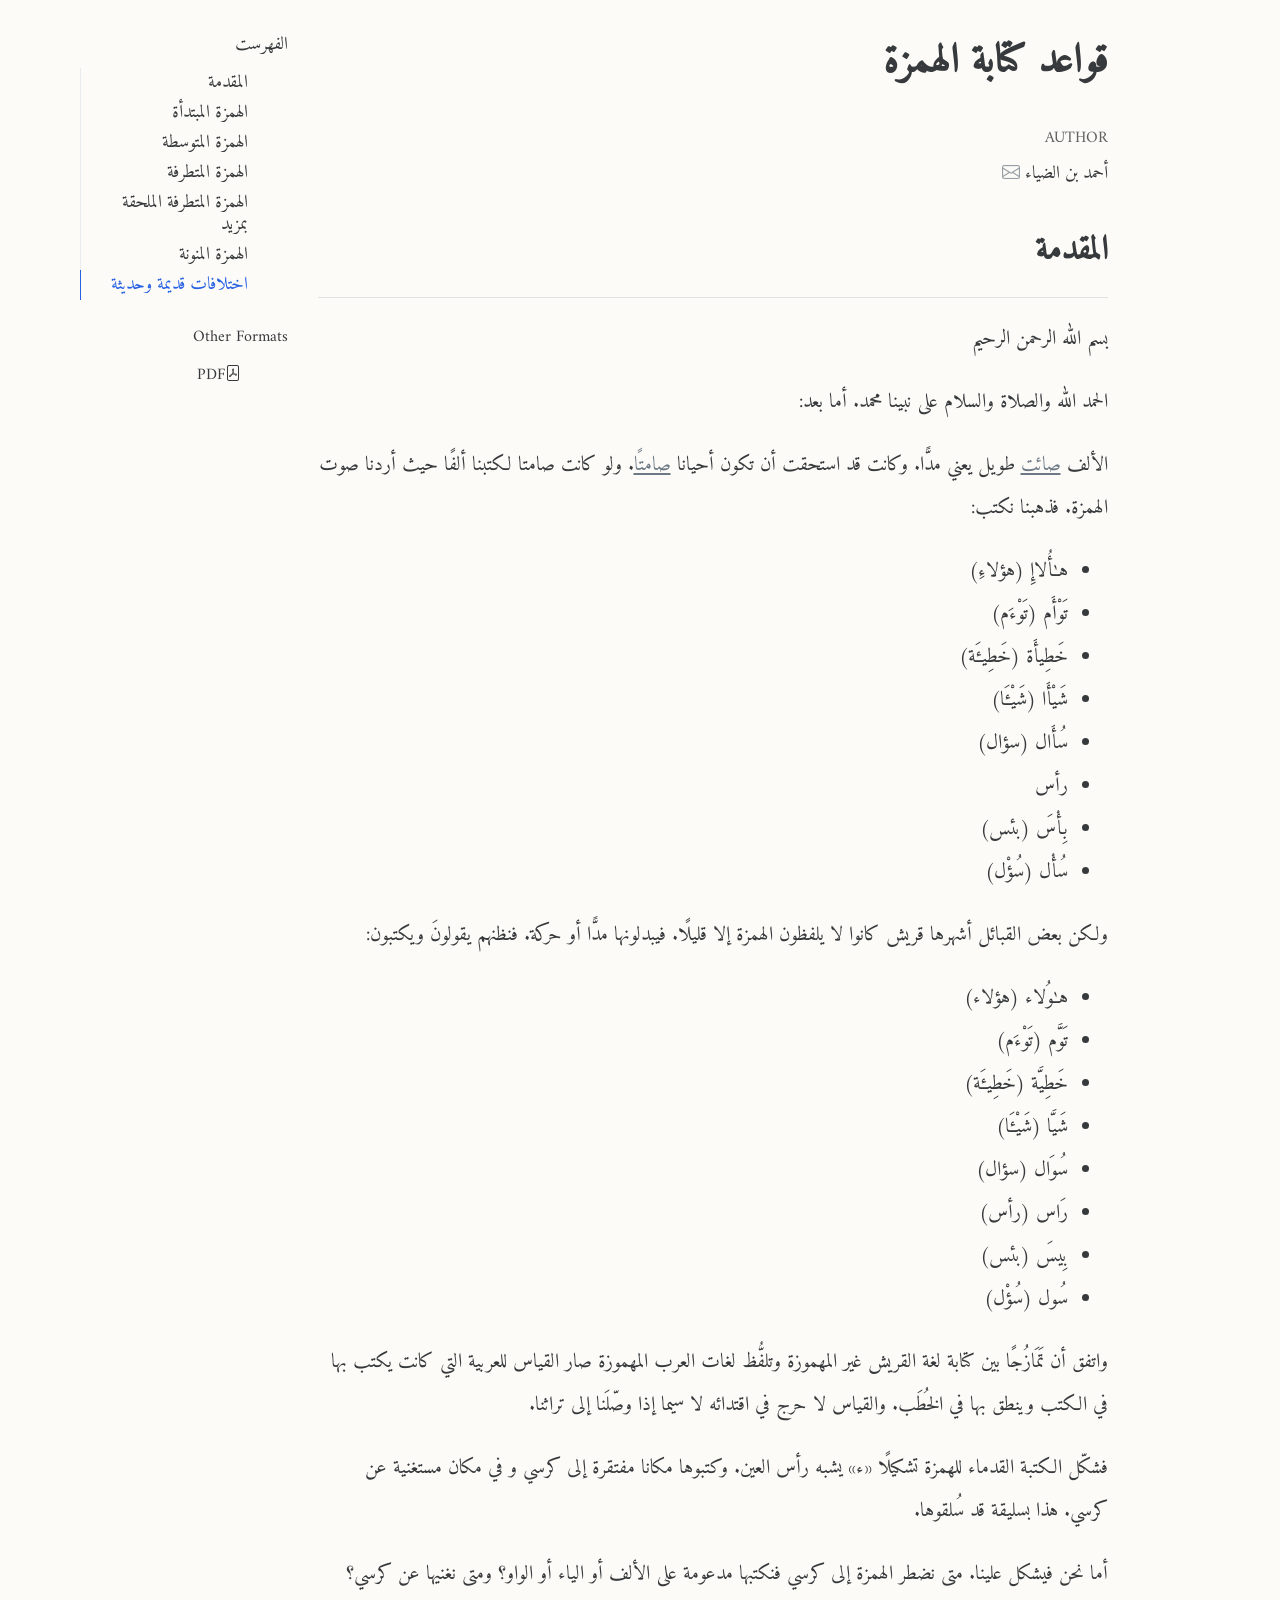
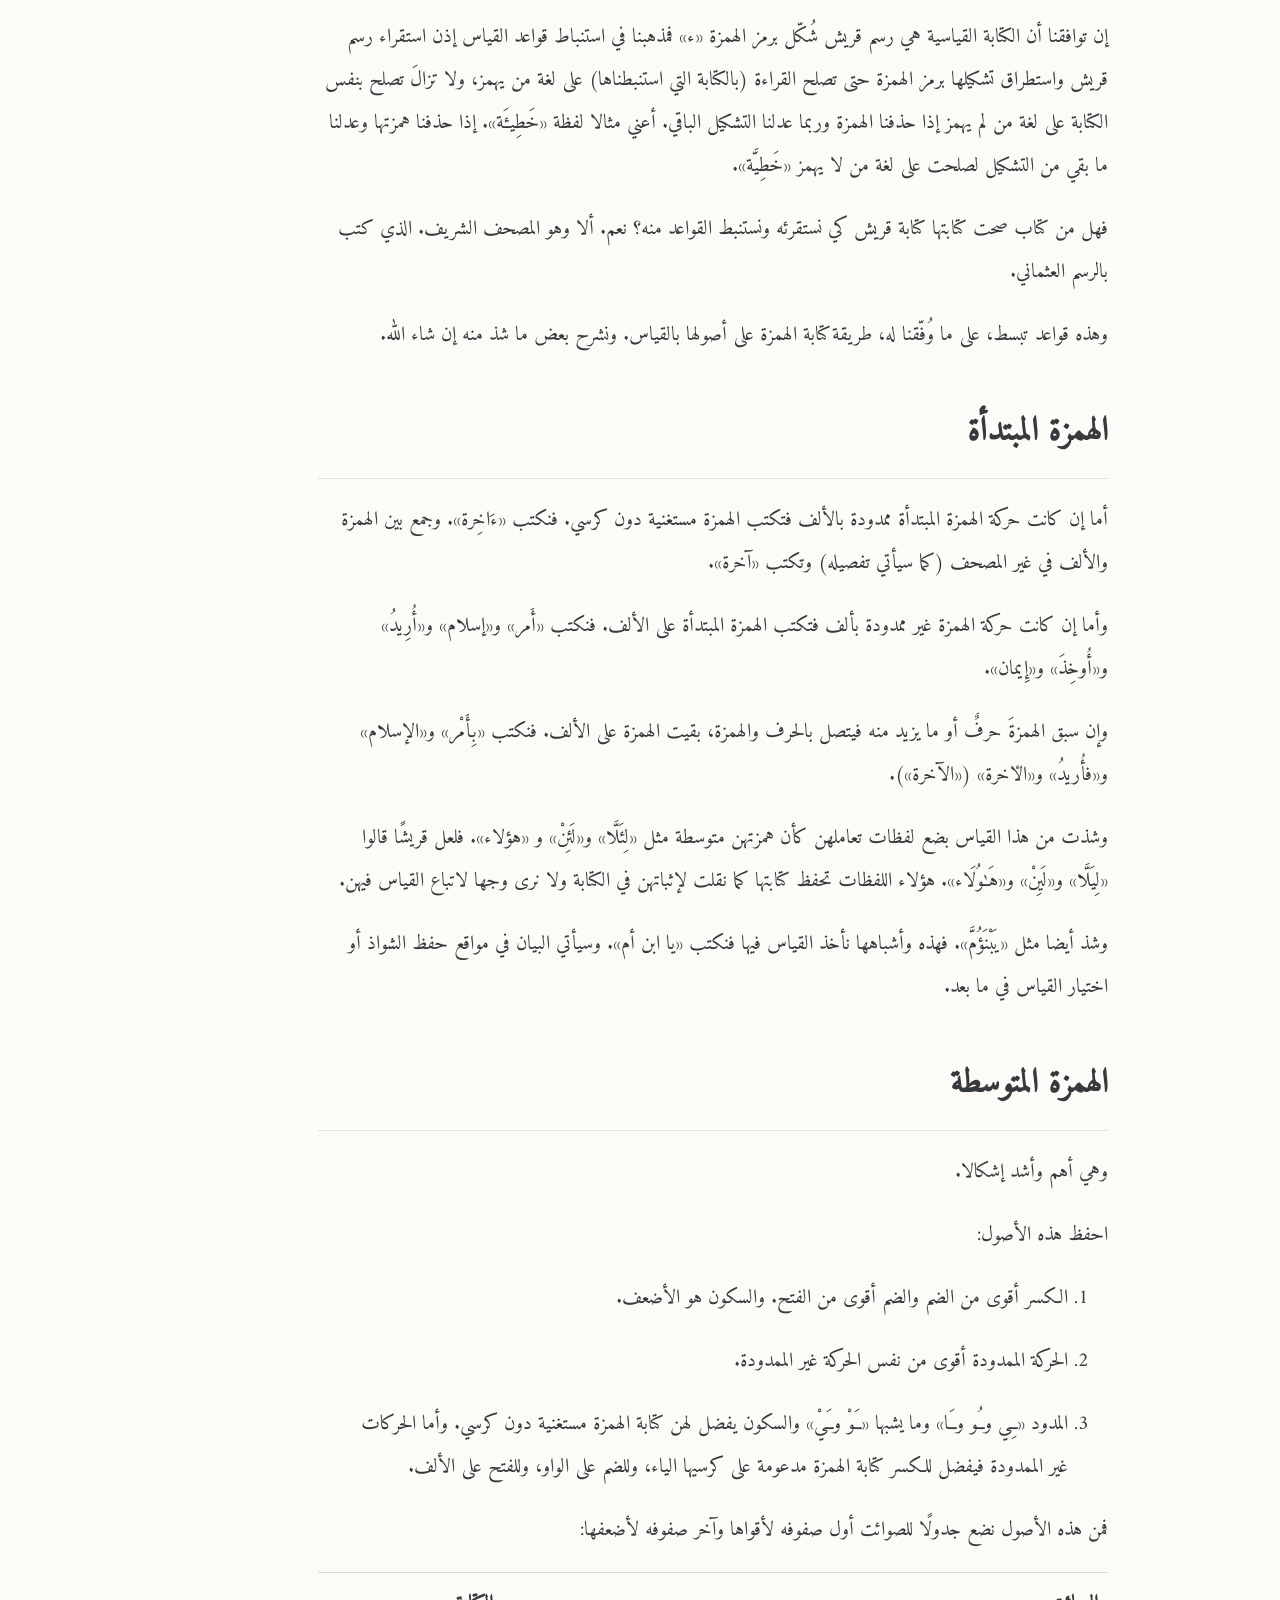
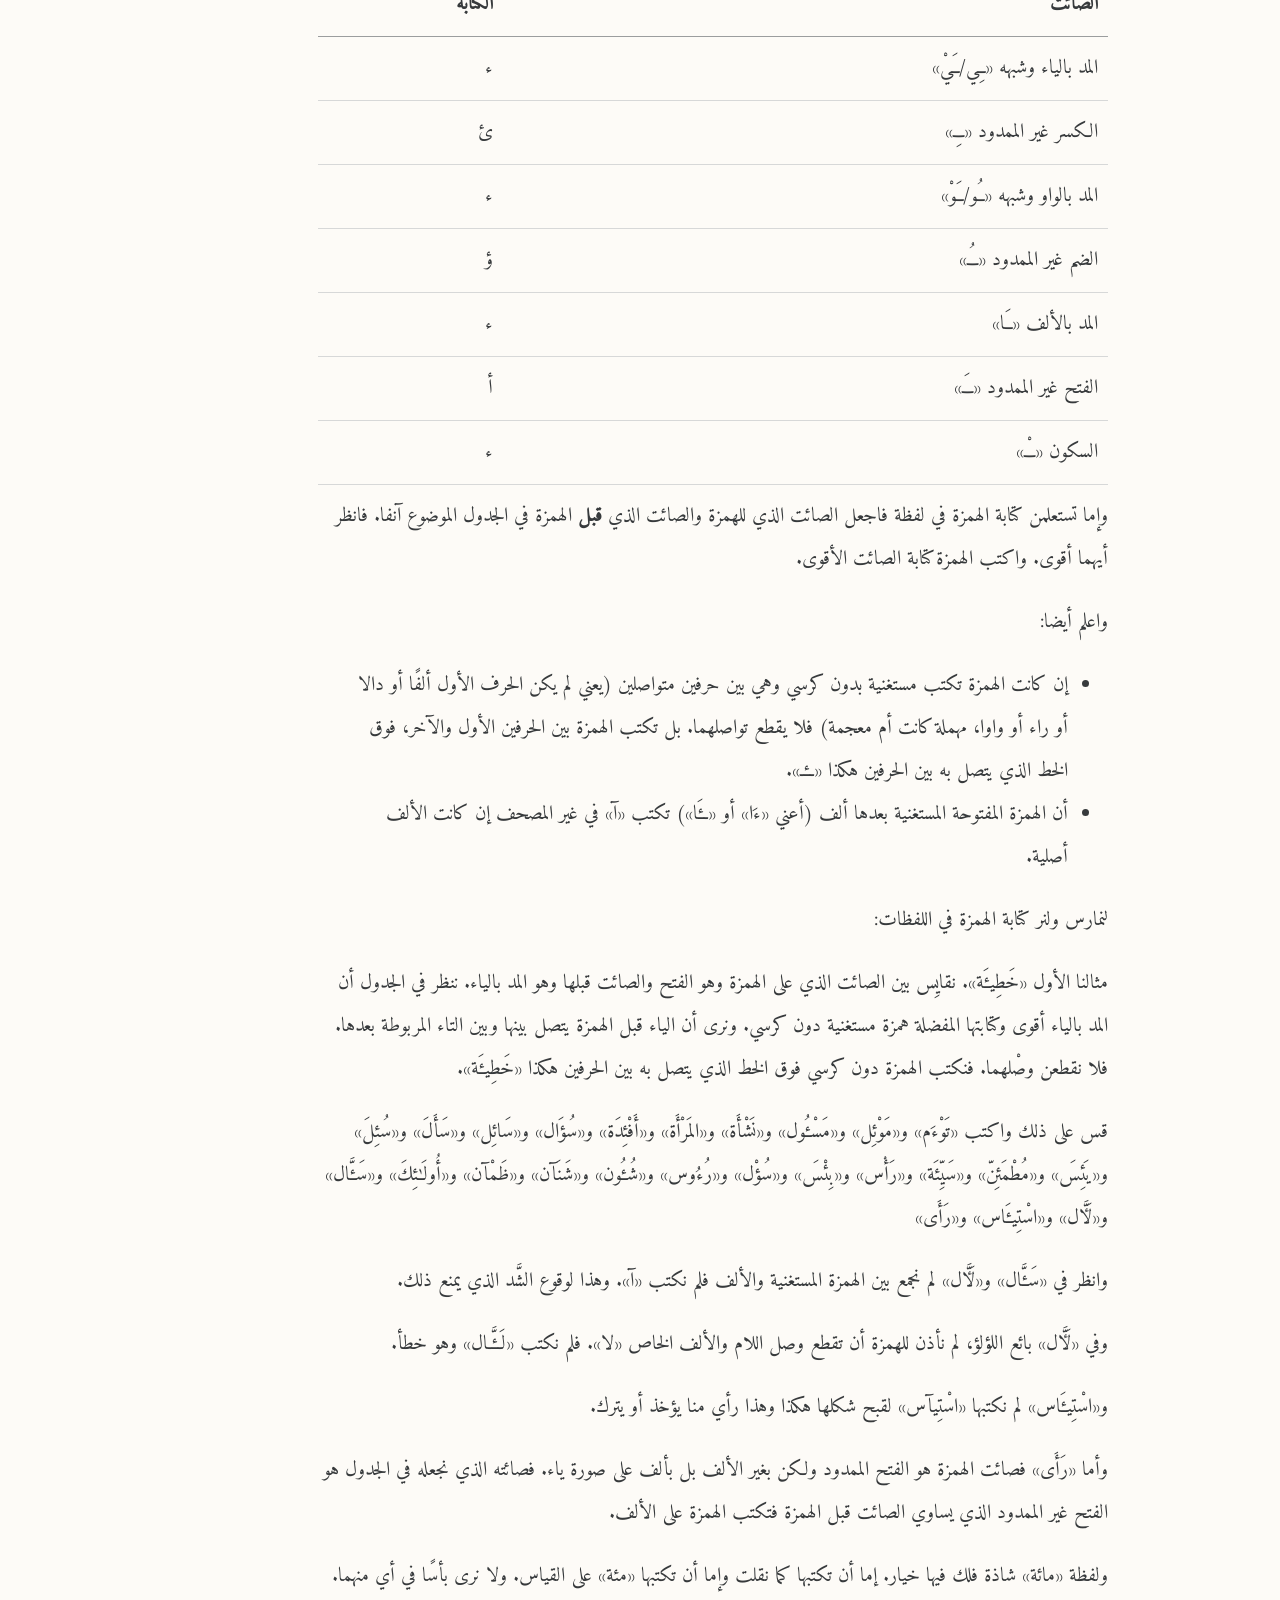
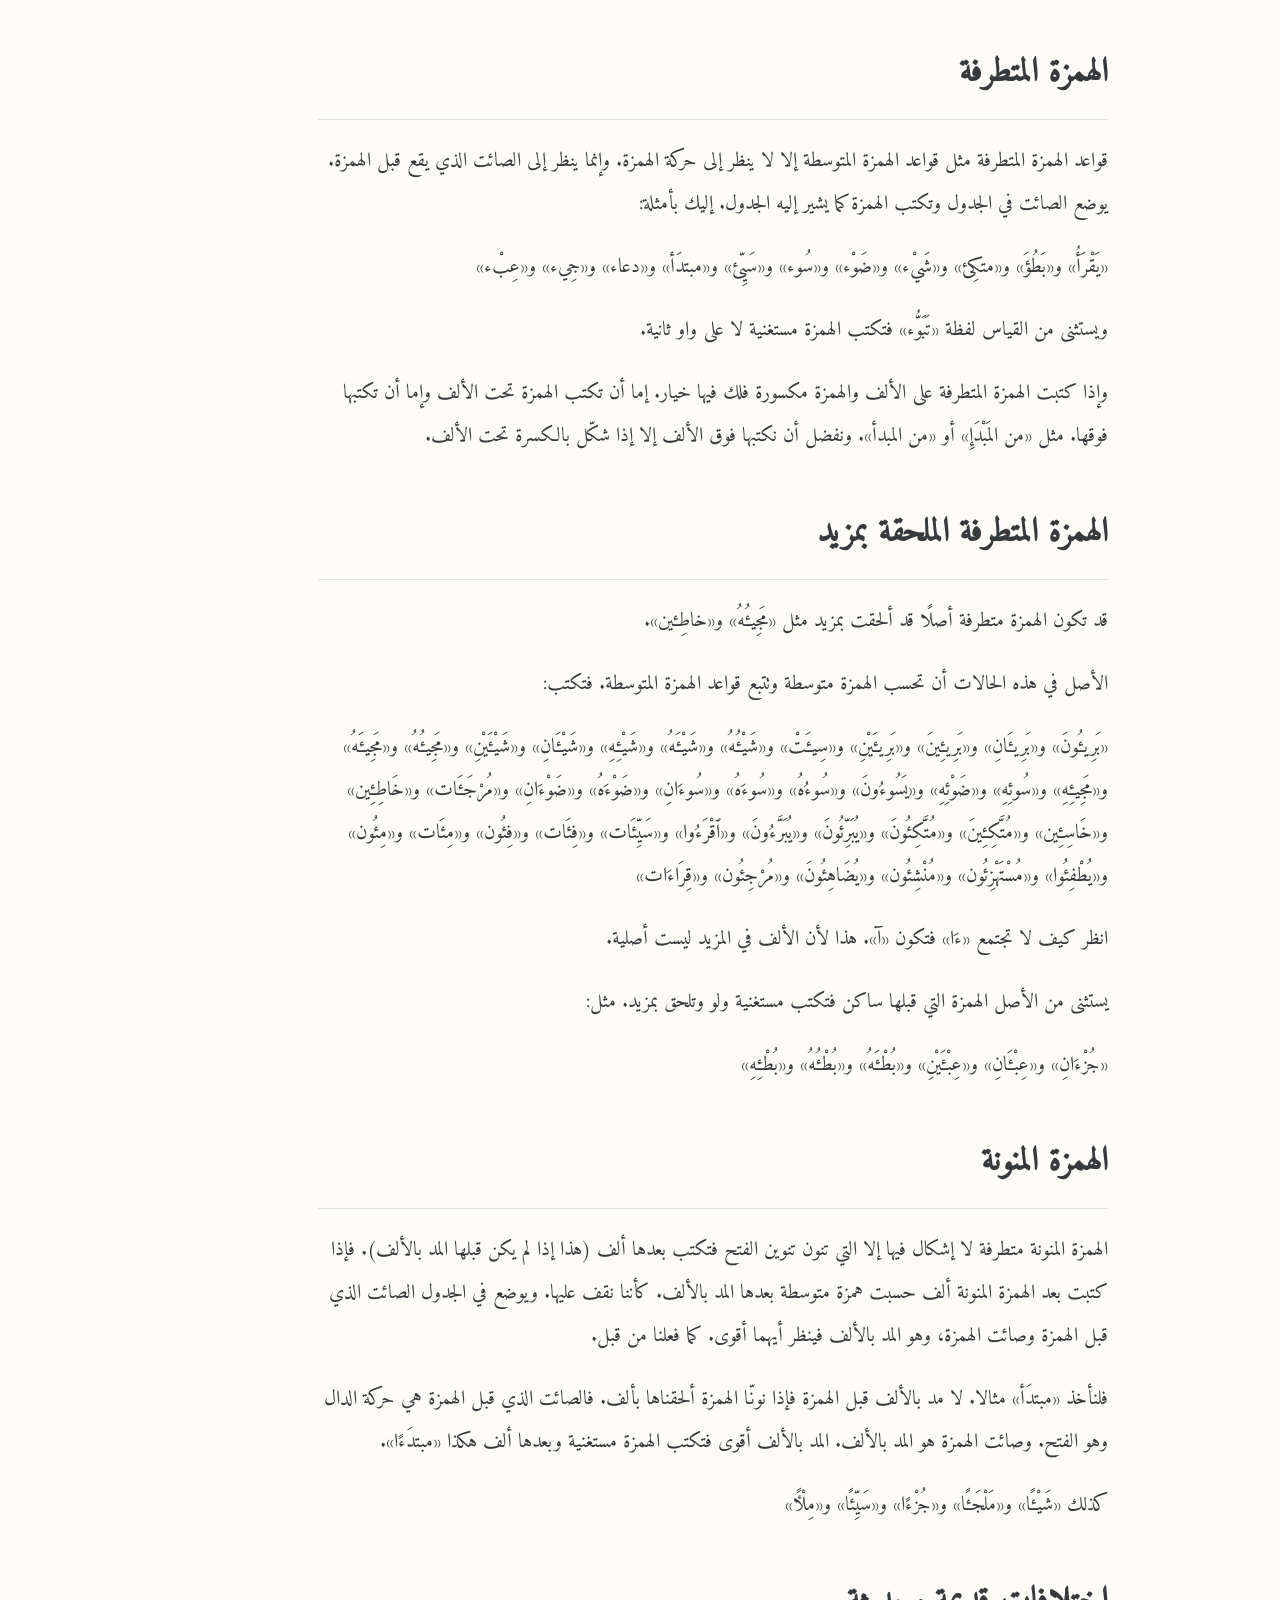
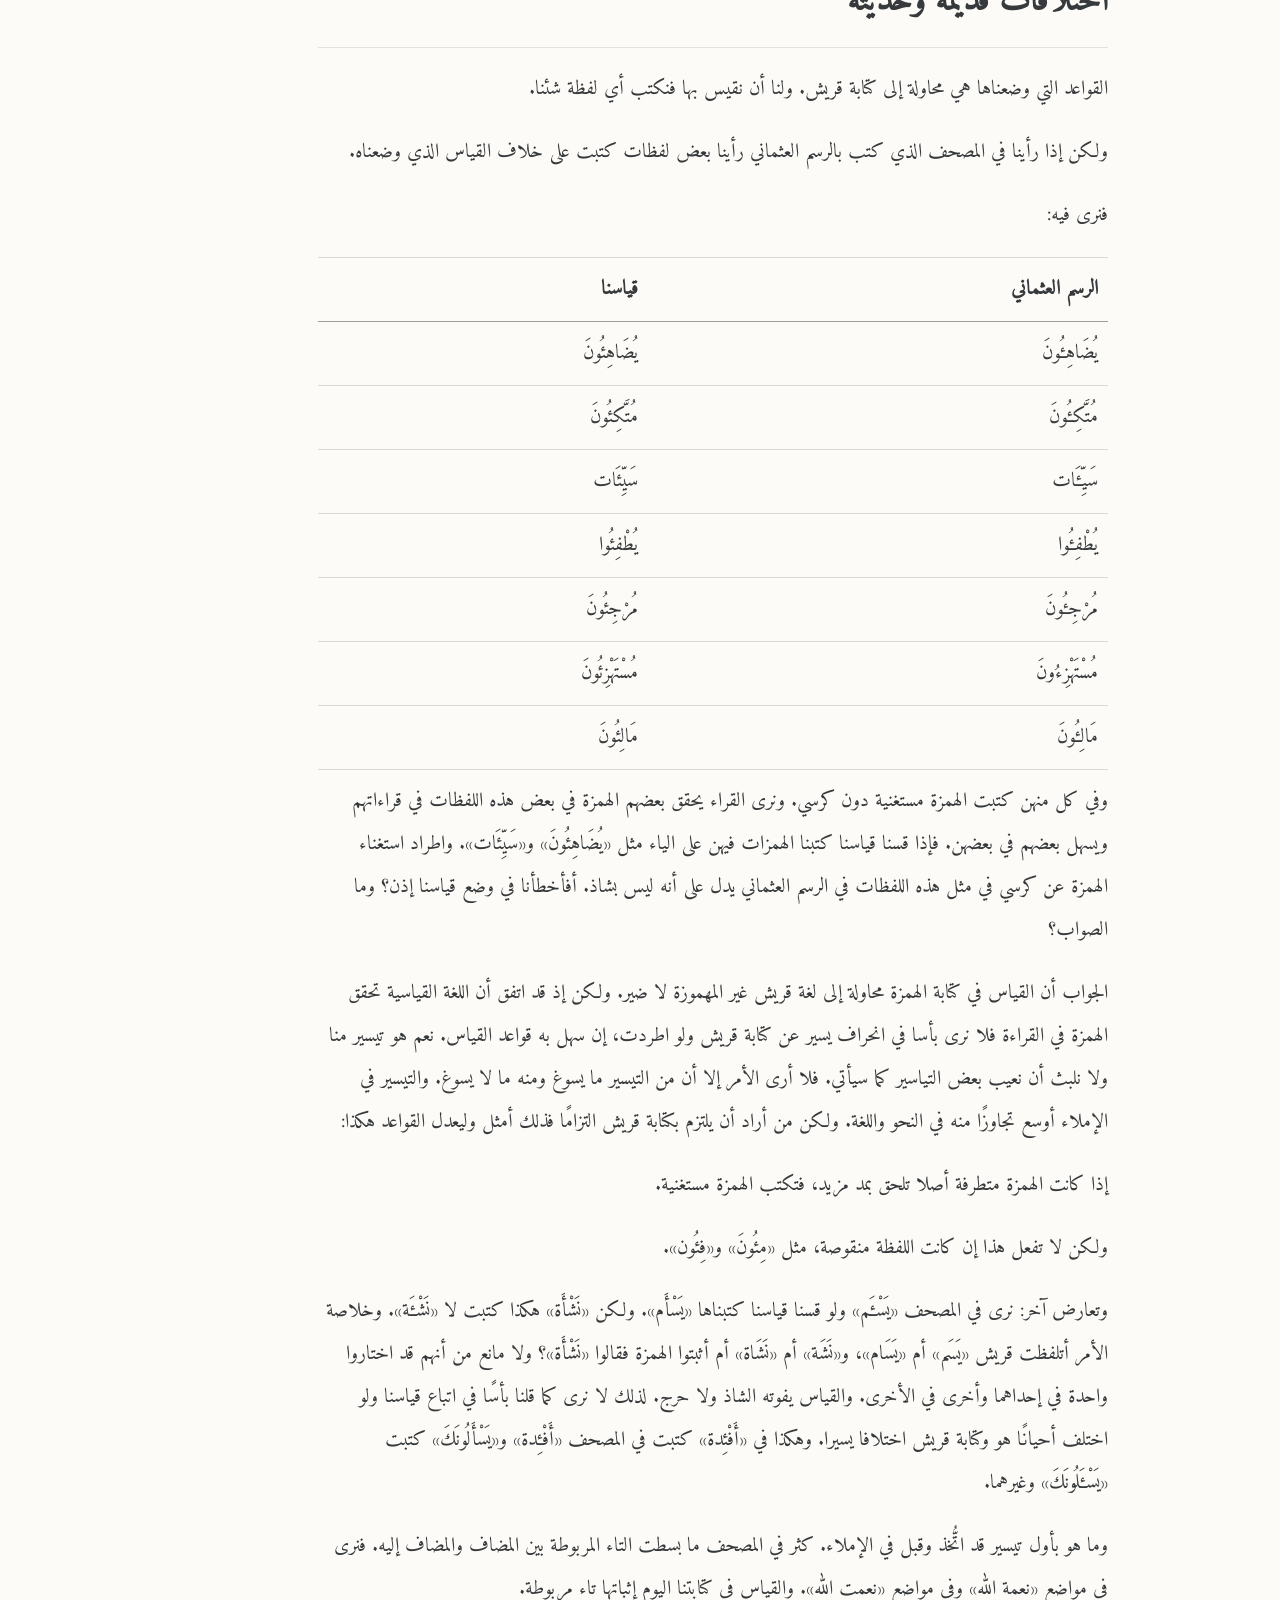
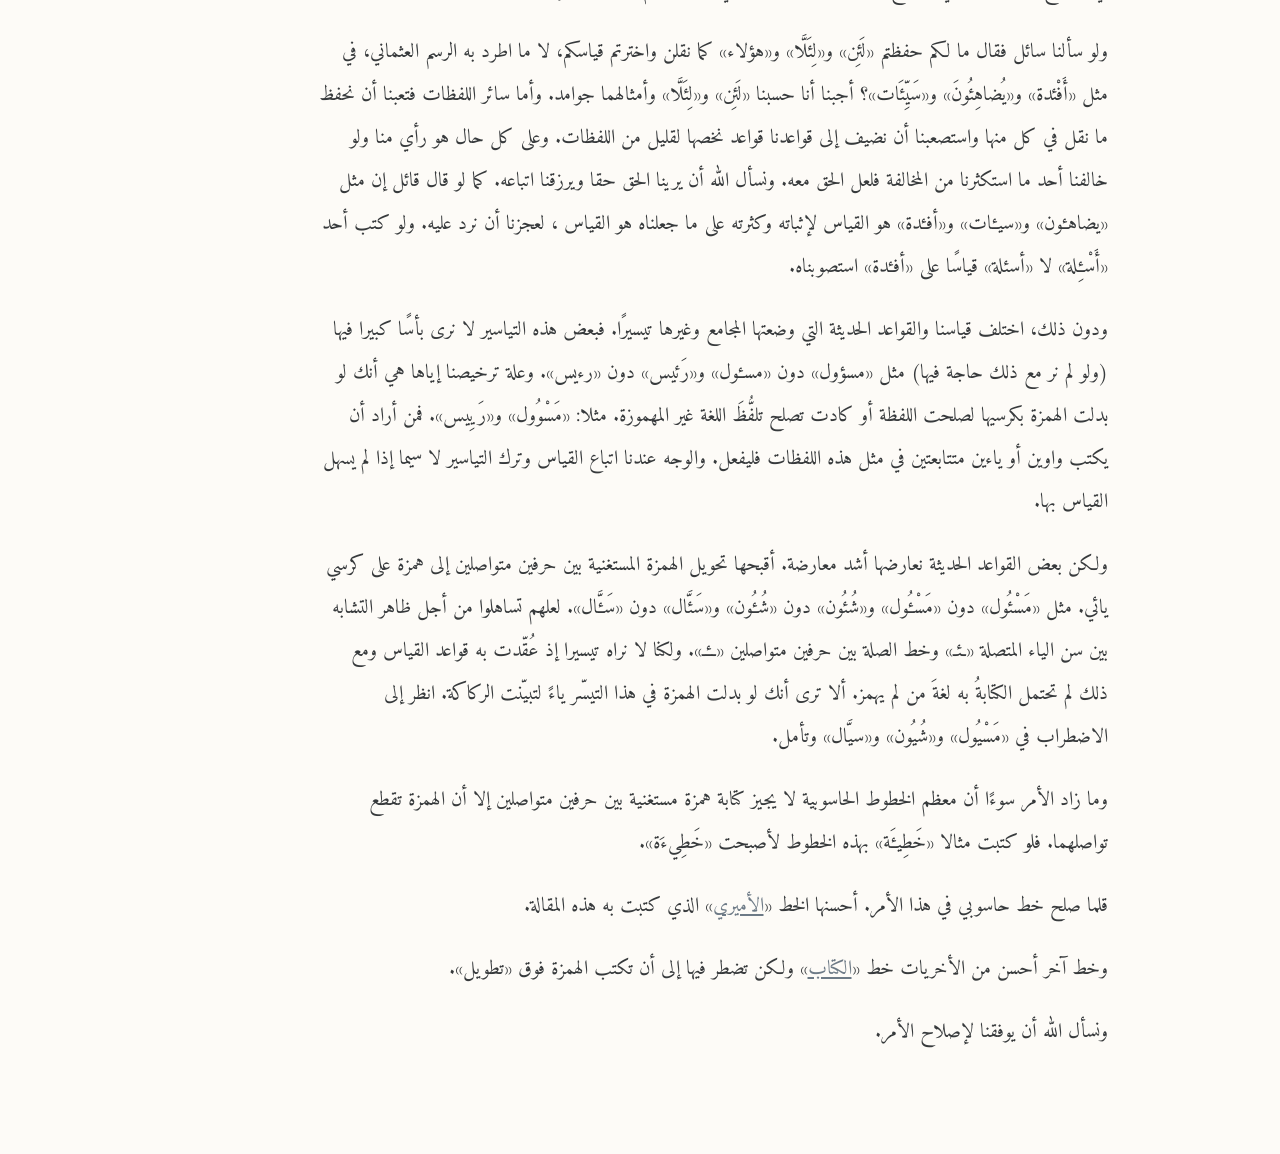
==== commit 99cf6859: "copy edit" ====
--- a/docs/index.html
+++ b/docs/index.html
@@ -95,7 +95,7 @@
 <h2 class="anchored" data-anchor-id="المقدمة">المقدمة</h2>
 <p>بسم الله الرحمن الرحيم</p>
 <p>الحمد الله والصلاة والسلام على نبينا محمد. أما بعد:</p>
-<p>اعلم رحمك الله أن <!--
+<!--
 الواو
 تكون أحيانًا 
 [صائتًا](https://ar.wikipedia.org/wiki/%D8%B5%D8%A7%D8%A6%D8%AA)
@@ -110,9 +110,8 @@
 يَفعل ويُفعل ويسيِّر.
 ويسكن عليها فنقول وَيْل.
 وأن
---> الألف <!--
-كذلك صائت وصامت.
---> تكون أحيانًا <a href="https://ar.wikipedia.org/wiki/%D8%B5%D8%A7%D8%A6%D8%AA">صائتًا</a> وأحيانًا <a href="https://ar.wikipedia.org/wiki/%D8%B5%D8%A7%D9%85%D8%AA">صامتًا</a>. وحين تكون صامتا تلفظ بصوت الهمزة. والهمزة تحرك ويسكن عليها كما يُفعل بسائر الصوامت. وكان حقها أن تُكتب بالألف فذهبنا نكتب:</p>
+-->
+<p>الألف <a href="https://ar.wikipedia.org/wiki/%D8%B5%D8%A7%D8%A6%D8%AA">صائت</a> طويل يعني مدًّا. وكانت قد استحقت أن تكون أحيانا <a href="https://ar.wikipedia.org/wiki/%D8%B5%D8%A7%D9%85%D8%AA">صامتًا</a>. ولو كانت صامتا لكتبنا ألفًا حيث أردنا صوت الهمزة. فذهبنا نكتب:</p>
 <ul>
 <li>هـٰأُلاإِ (هؤلاءِ)</li>
 <li>تَوْأَم (تَوْءَم)</li>
@@ -125,7 +124,7 @@
 </ul>
 <p>ولكن بعض القبائل أشهرها قريش كانوا لا يلفظون الهمزة إلا قليلًا. فيبدلونها مدًّا أو حركة. فنظنهم يقولونَ ويكتبون:</p>
 <ul>
-<li>هـٰوُلا (هؤلاء)</li>
+<li>هـٰوُلاء (هؤلاء)</li>
 <li>تَوَّم (تَوْءَم)</li>
 <li>خَطِيَّة (خَطِيءَة)</li>
 <li>شَيَّا (شَيْءَا)</li>
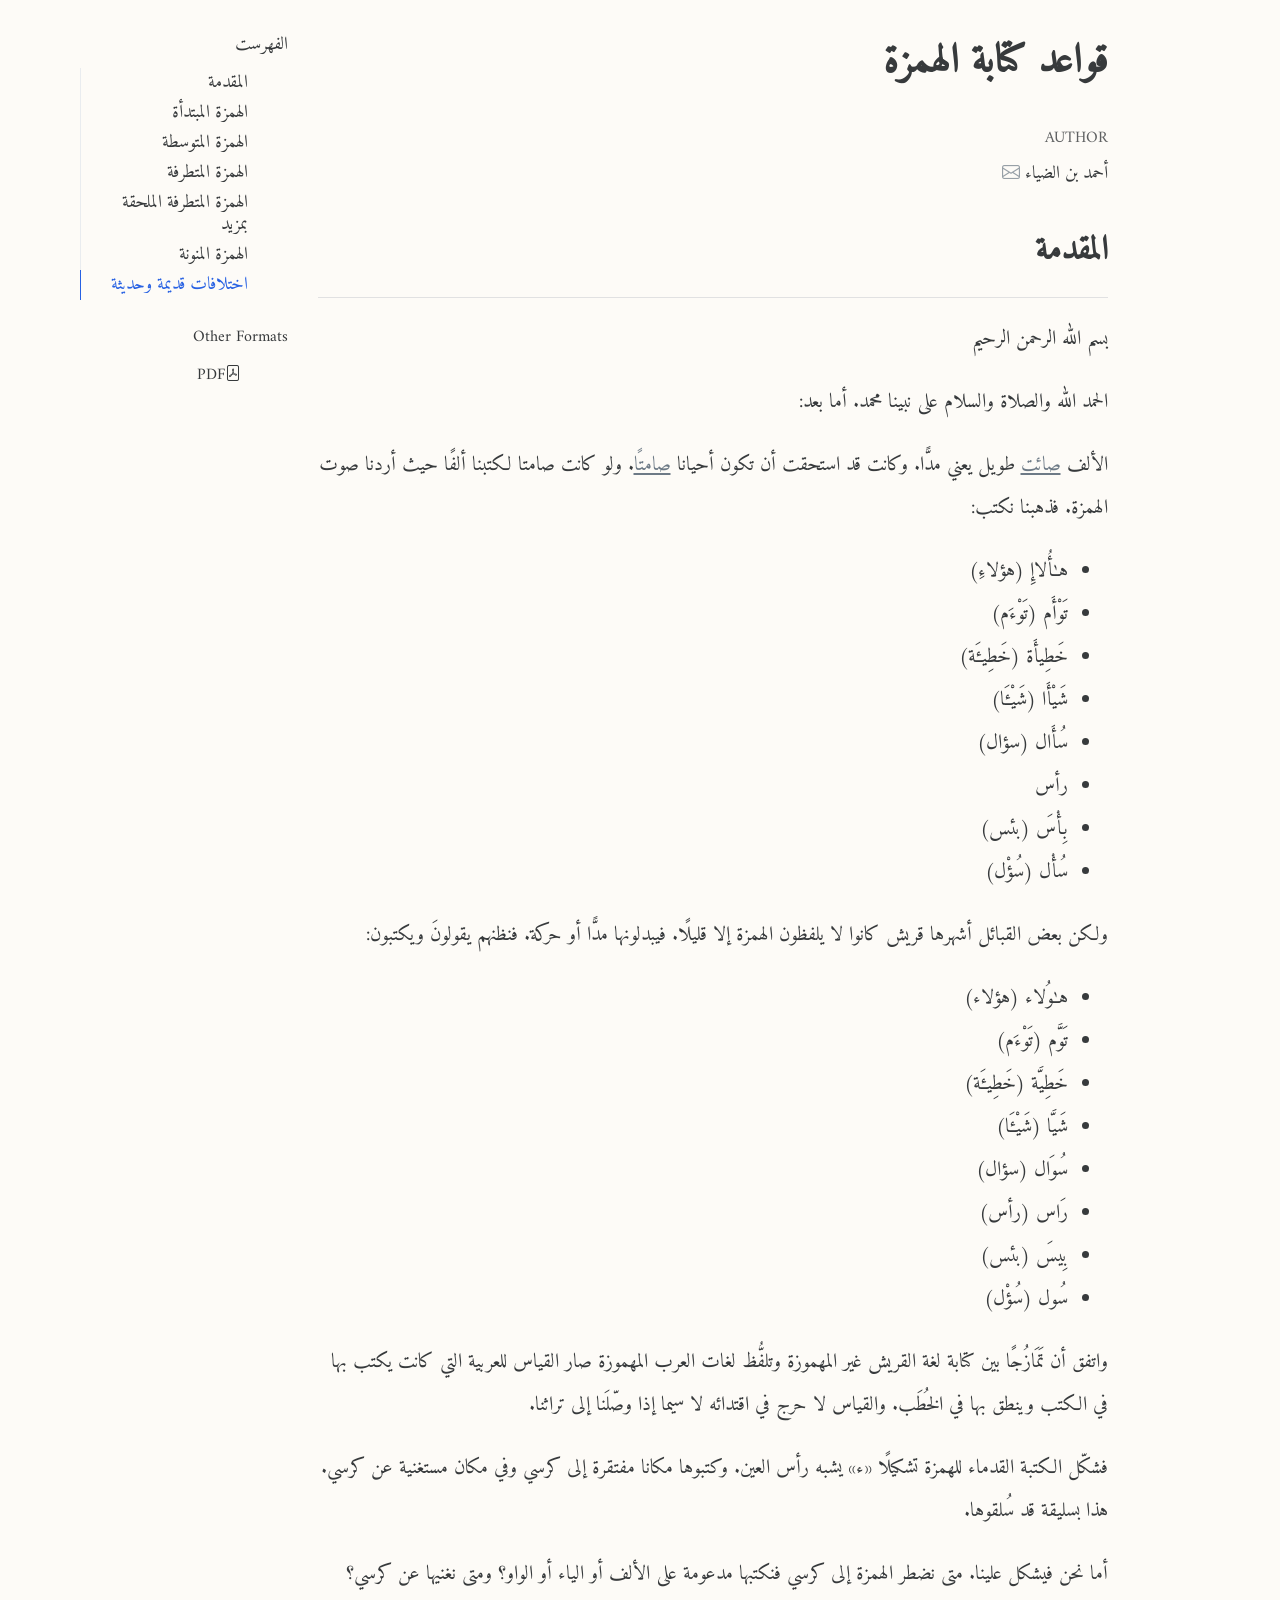
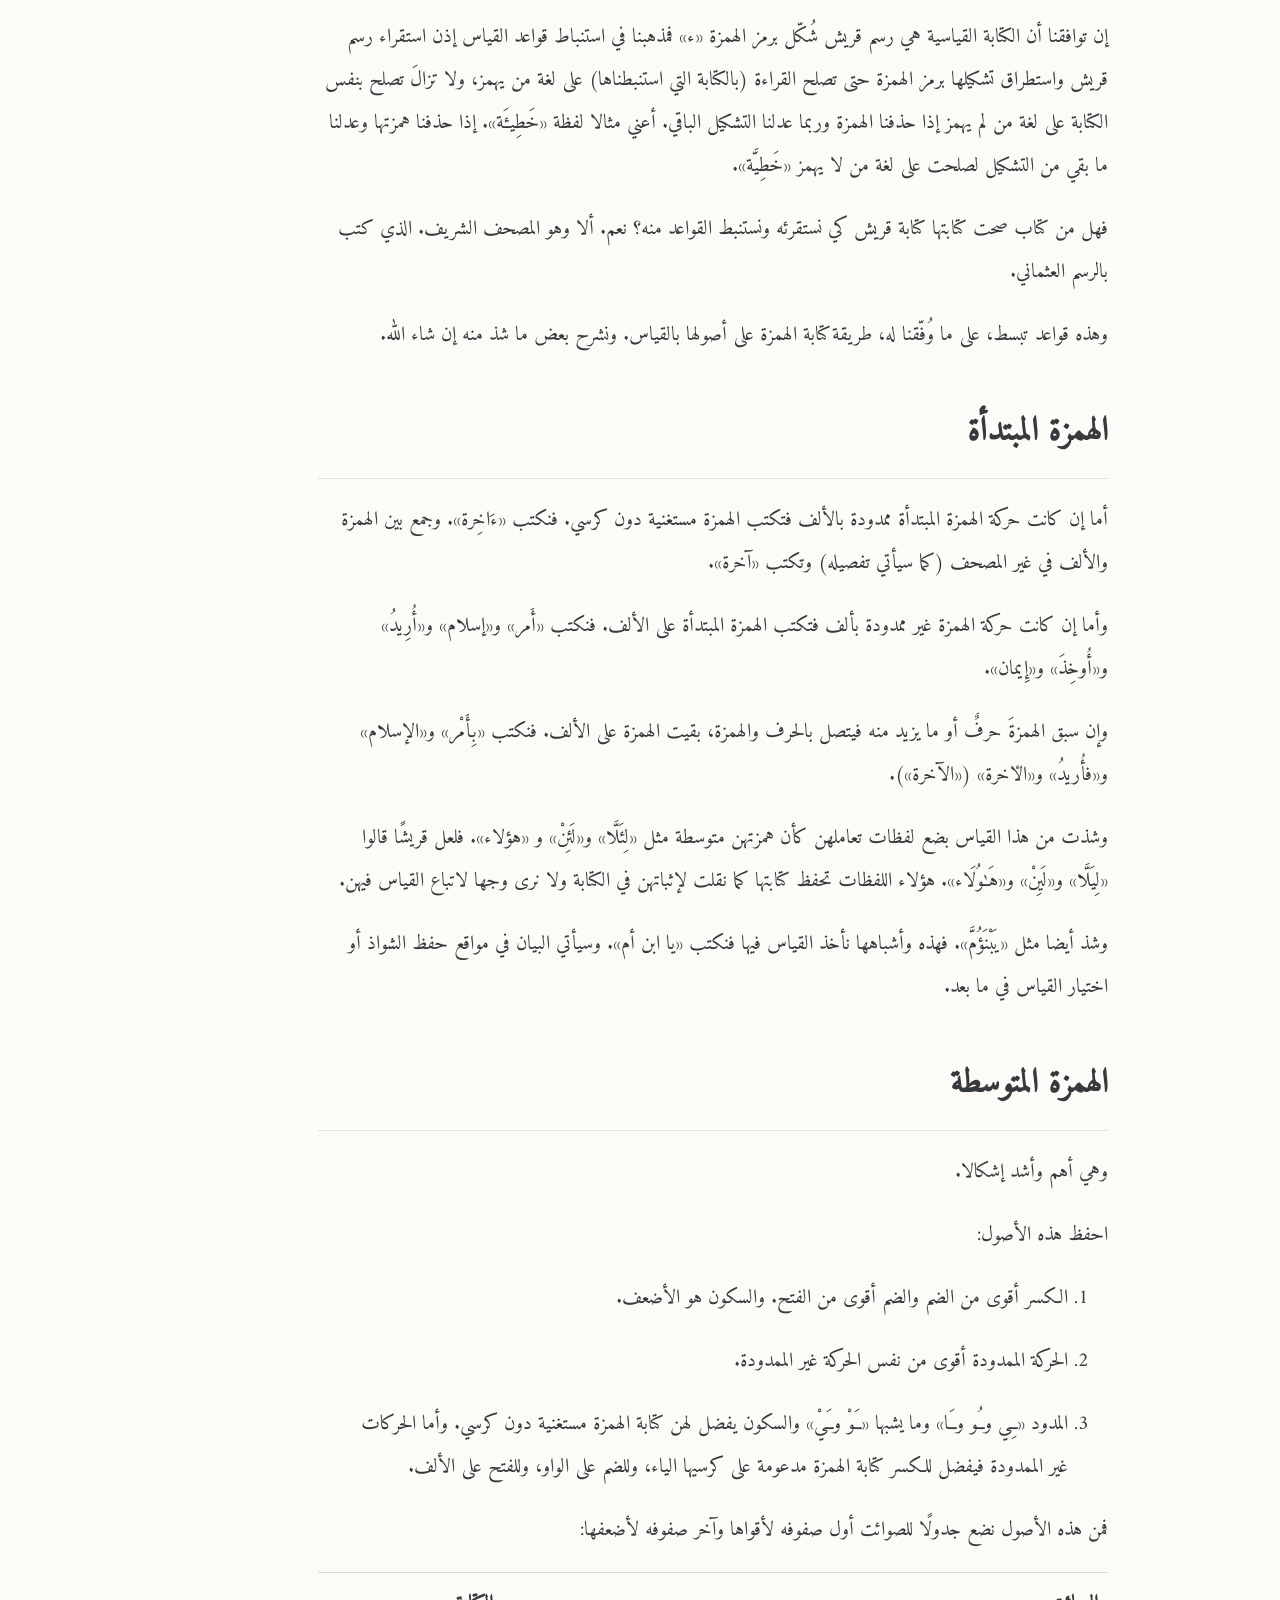
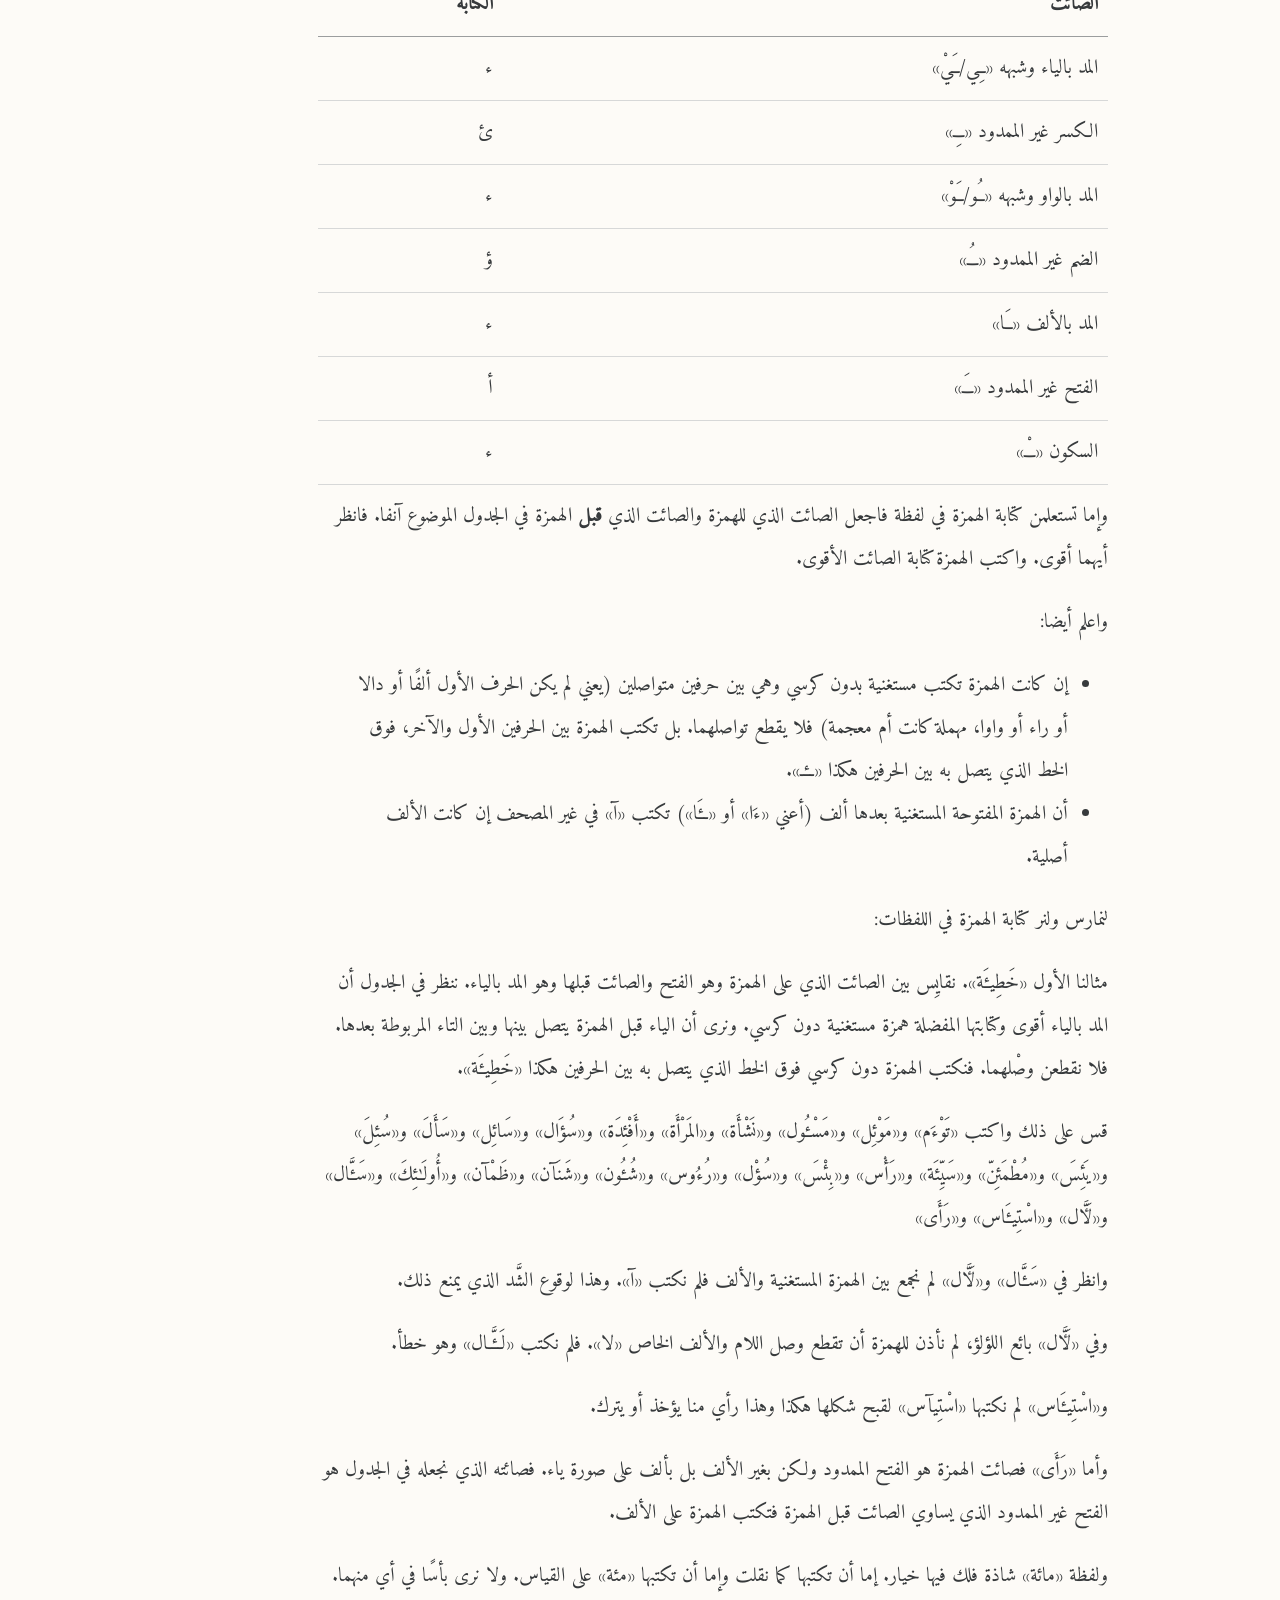
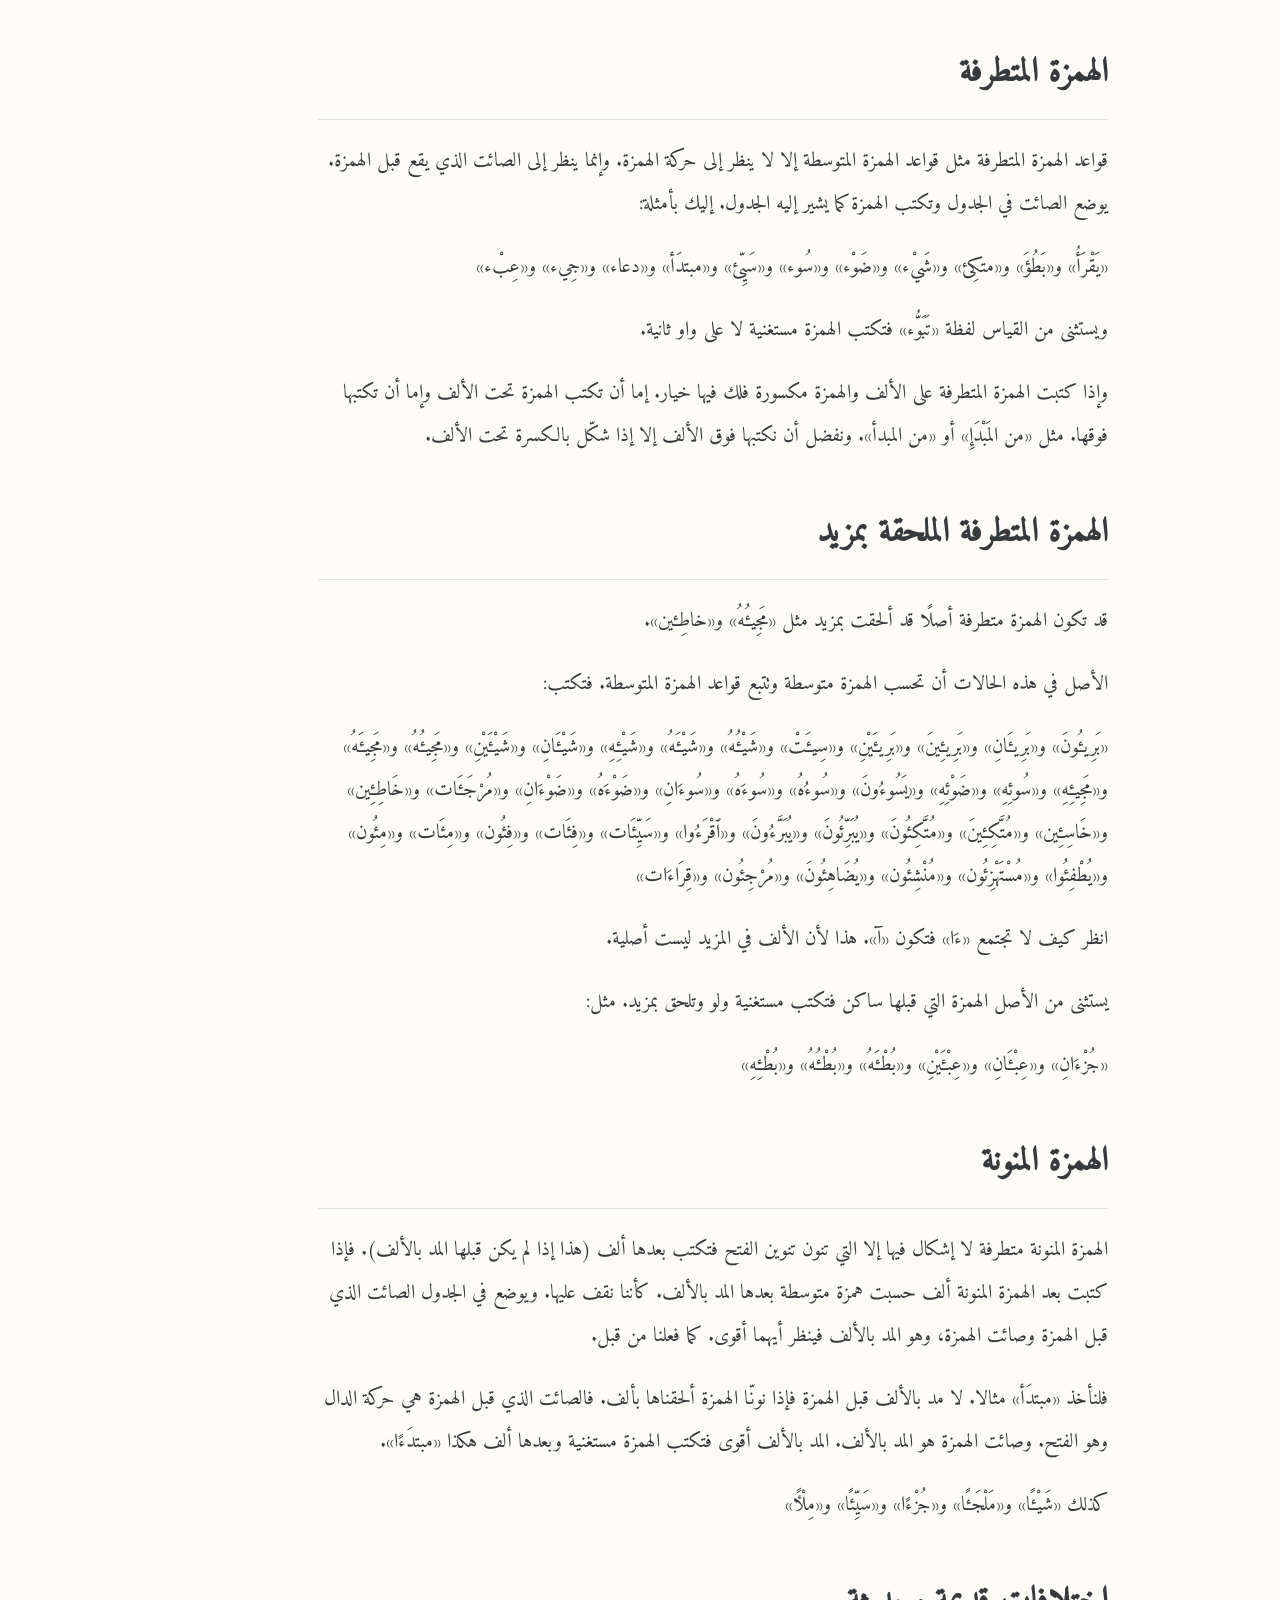
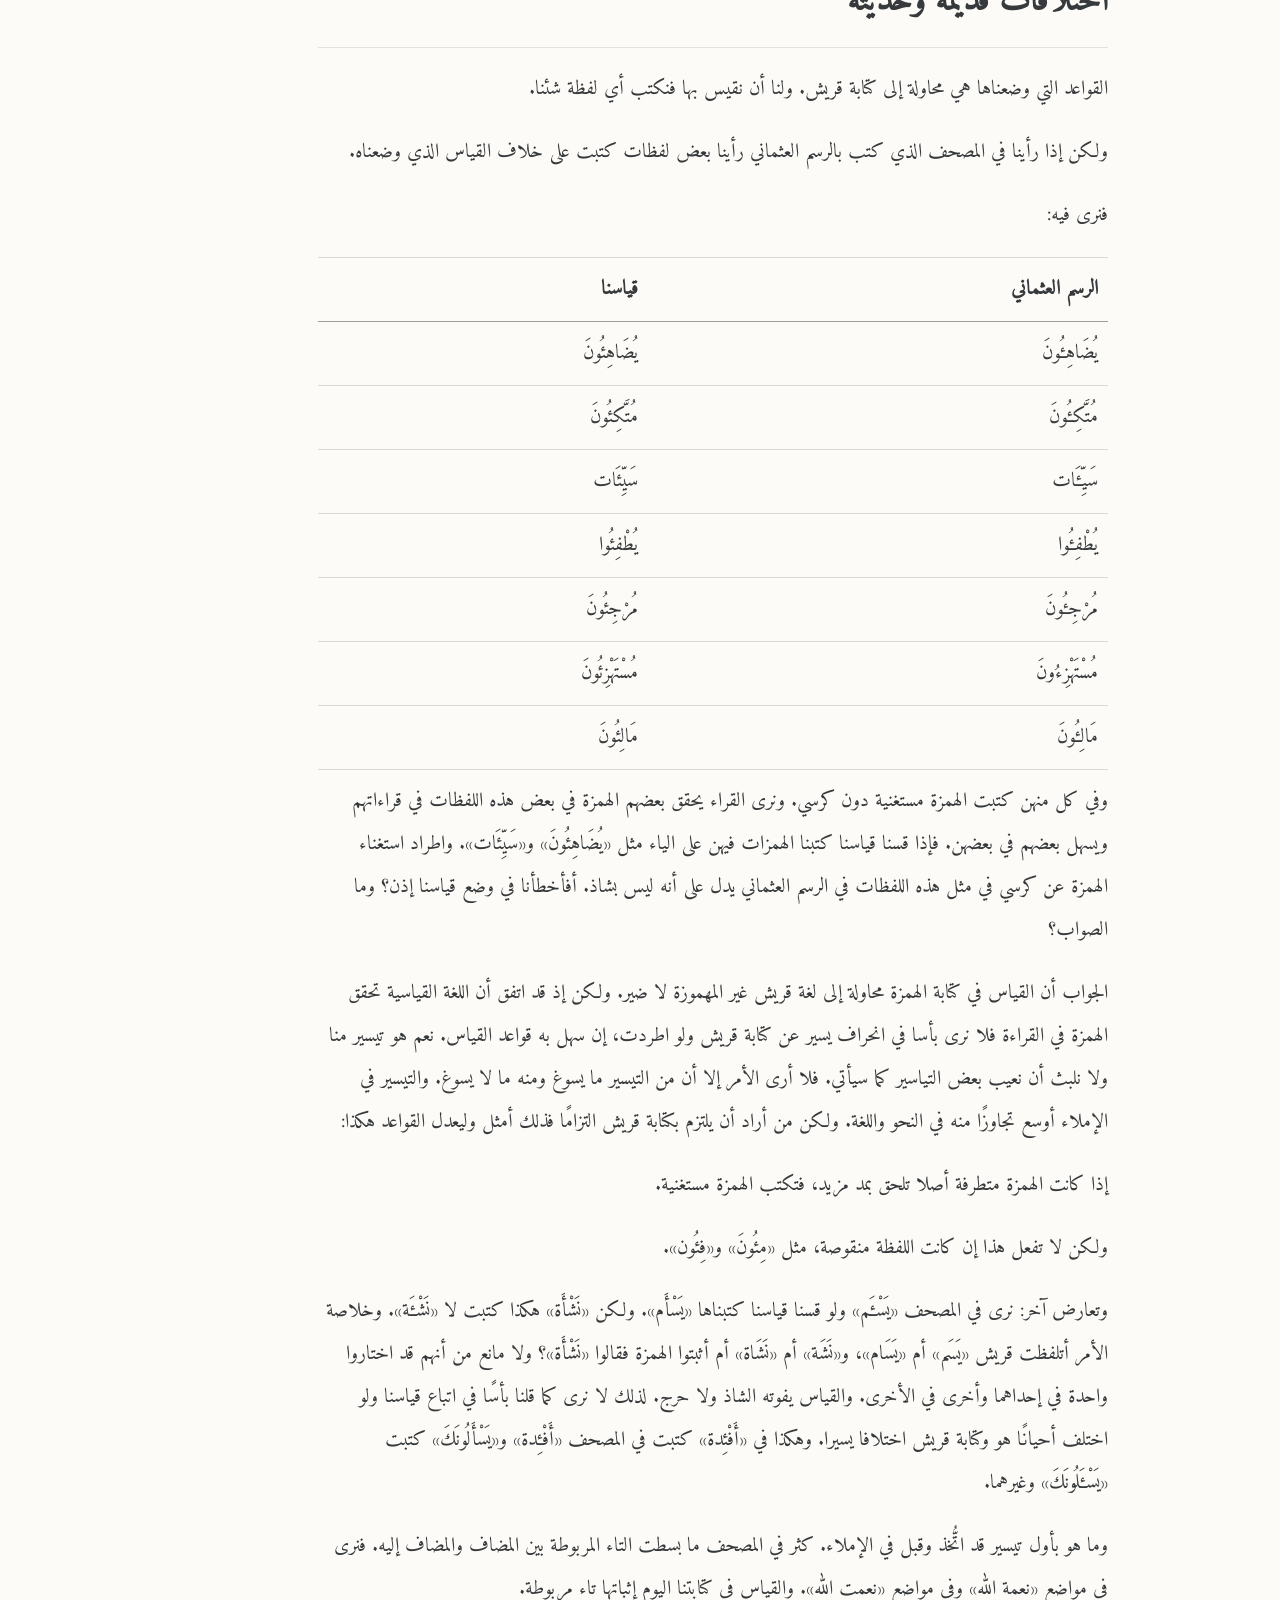
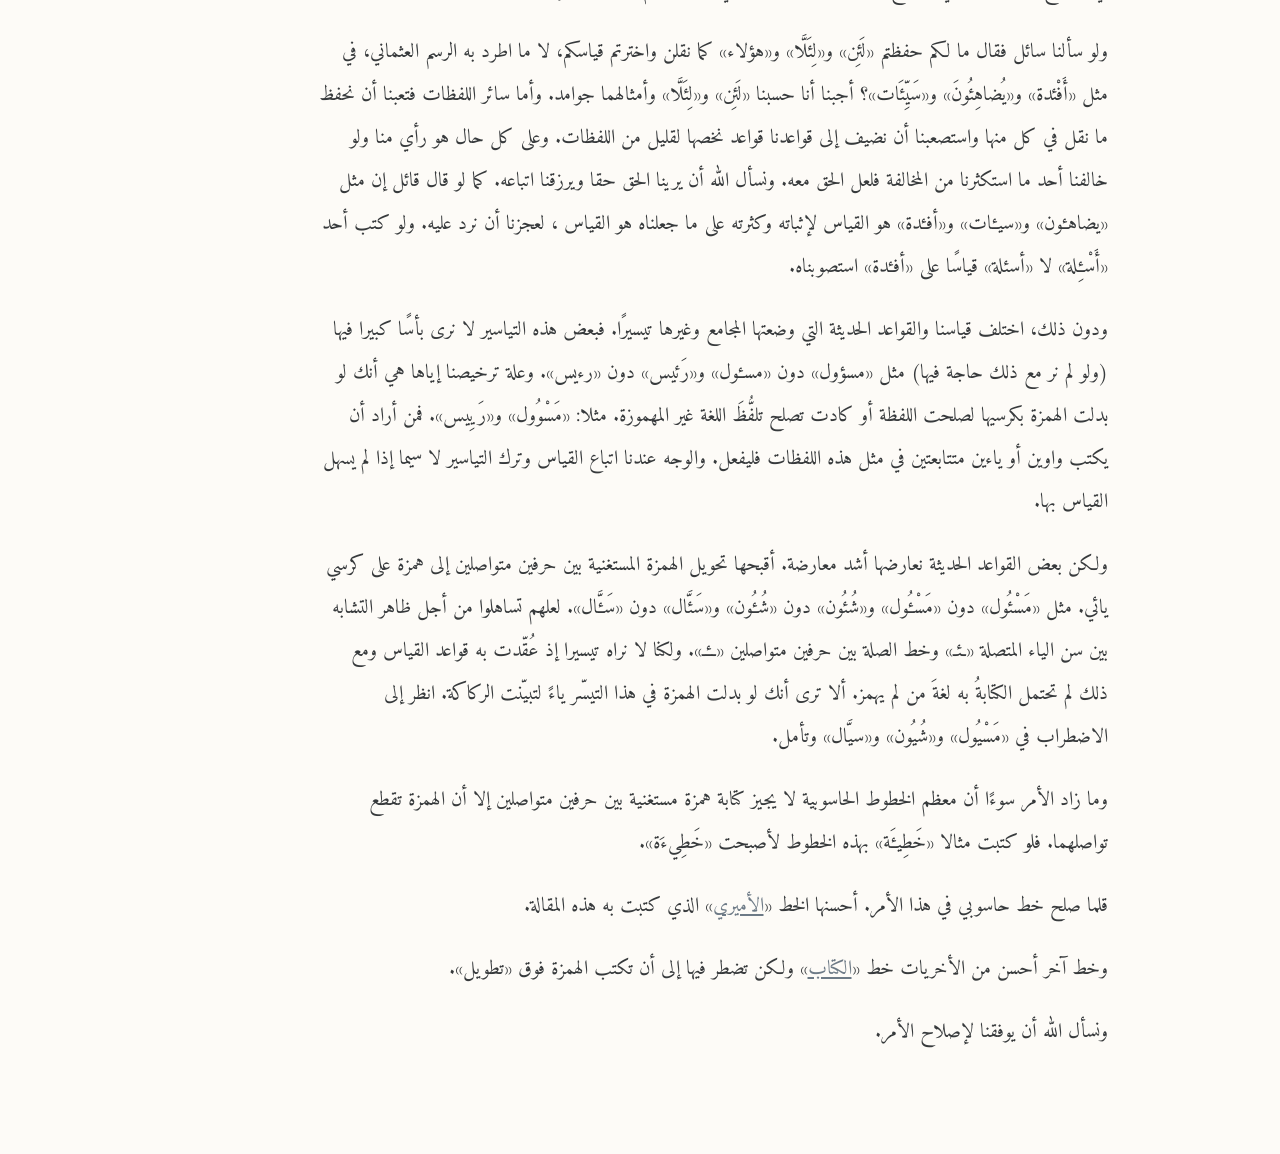
==== commit 3c189429: "copy edit" ====
--- a/docs/index.html
+++ b/docs/index.html
@@ -134,7 +134,7 @@
 <li>سُول (سُؤْل)</li>
 </ul>
 <p>واتفق أن تَمَازُجًا بين كتابة لغة القريش غير المهموزة وتلفُّظ لغات العرب المهموزة صار القياس للعربية التي كانت يكتب بها في الكتب وينطق بها في الخُطَب. والقياس لا حرج في اقتدائه لا سيما إذا وصّلَنا إلى تراثنا.</p>
-<p>فشكّل الكتبة القدماء للهمزة تشكيلًا «ء» يشبه رأس العين. وكتبوها مكانا مفتقرة إلى كرسي و في مكان مستغنية عن كرسي. هذا بسليقة قد سُلقوها.</p>
+<p>فشكّل الكتبة القدماء للهمزة تشكيلًا «ء» يشبه رأس العين. وكتبوها مكانا مفتقرة إلى كرسي وفي مكان مستغنية عن كرسي. هذا بسليقة قد سُلقوها.</p>
 <p>أما نحن فيشكل علينا. متى نضطر الهمزة إلى كرسي فنكتبها مدعومة على الألف أو الياء أو الواو؟ ومتى نغنيها عن كرسي؟</p>
 <p>إن توافقنا أن الكتابة القياسية هي رسم قريش شُكّل برمز الهمزة «ء» فمذهبنا في استنباط قواعد القياس إذن استقراء رسم قريش واستطراق تشكيلها برمز الهمزة حتى تصلح القراءة (بالكتابة التي استنبطناها) على لغة من يهمز، ولا تزالَ تصلح بنفس الكتابة على لغة من لم يهمز إذا حذفنا الهمزة وربما عدلنا التشكيل الباقي. أعني مثالا لفظة «خَطِيءَة». إذا حذفنا همزتها وعدلنا ما بقي من التشكيل لصلحت على لغة من لا يهمز «خَطِيَّة».</p>
 <p>فهل من كتاب صحت كتابتها كتابة قريش كي نستقرئه ونستنبط القواعد منه؟ نعم. ألا وهو المصحف الشريف. الذي كتب بالرسم العثماني.</p>
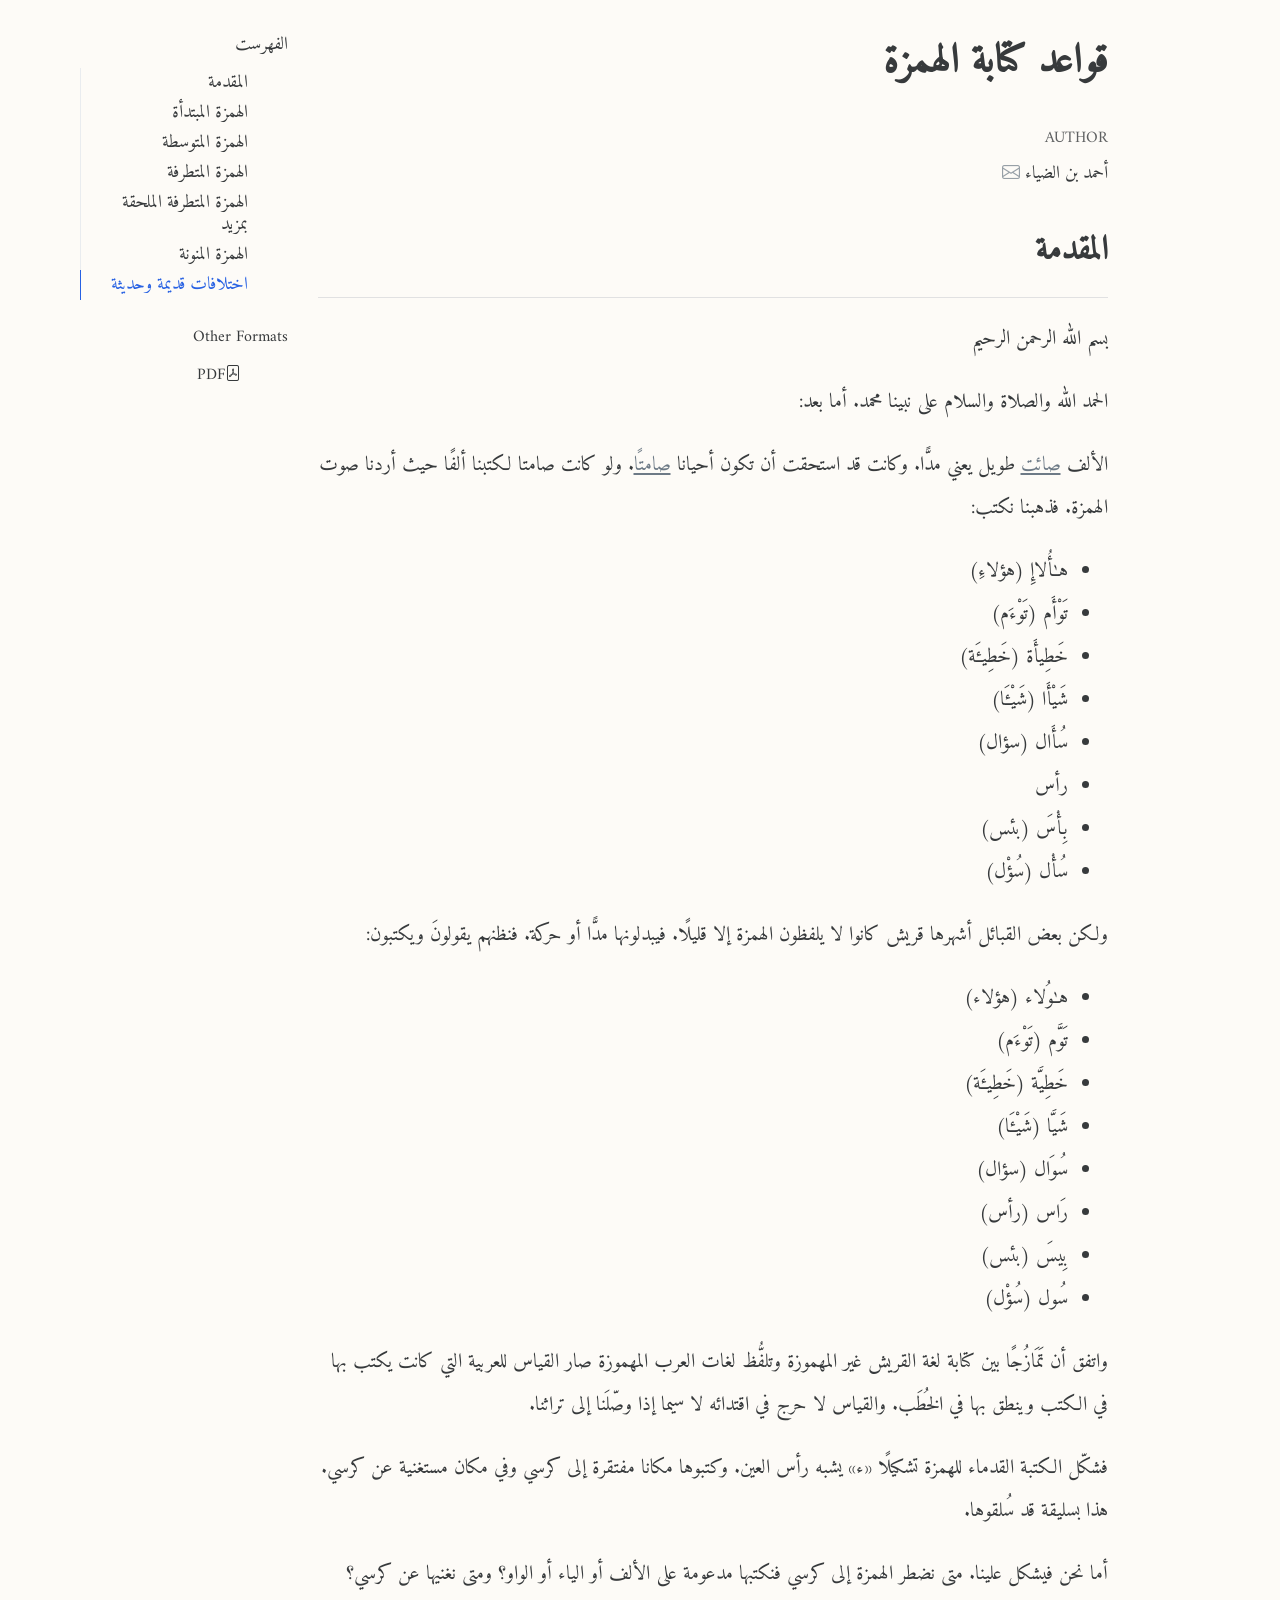
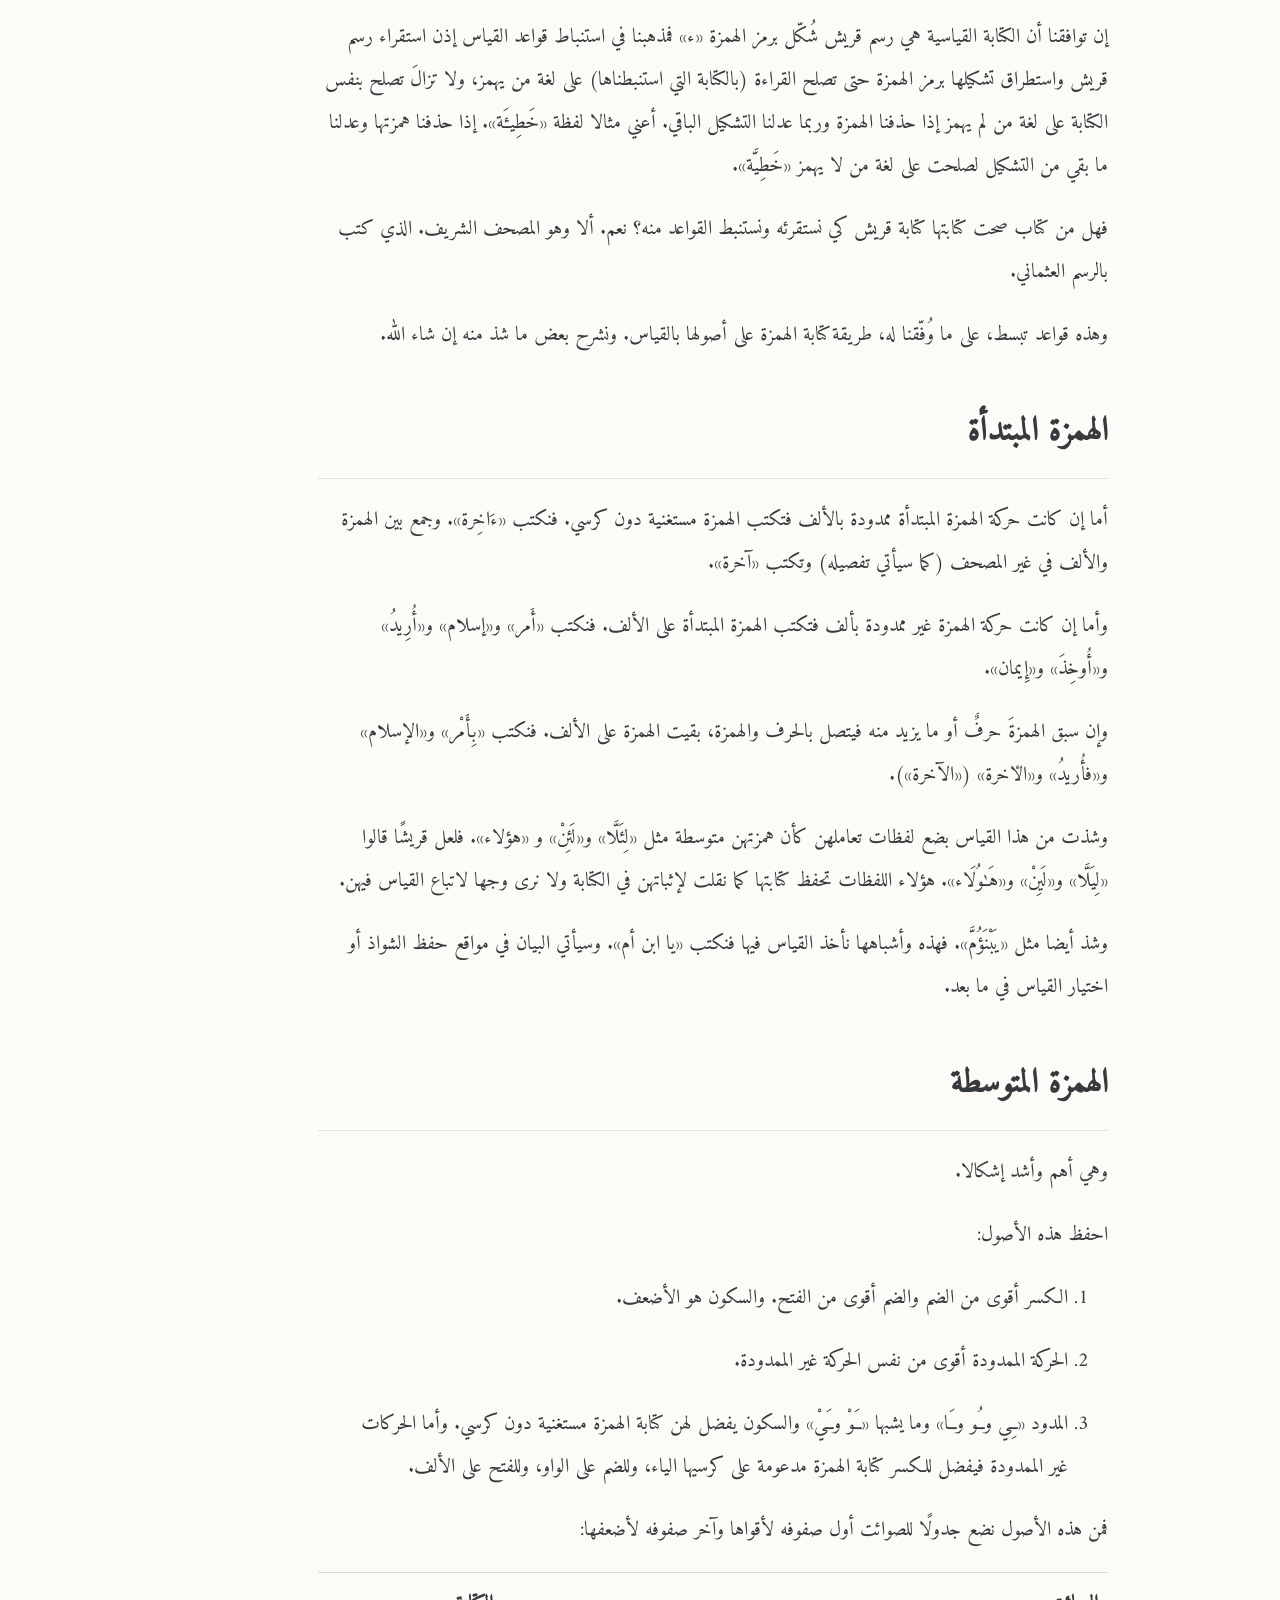
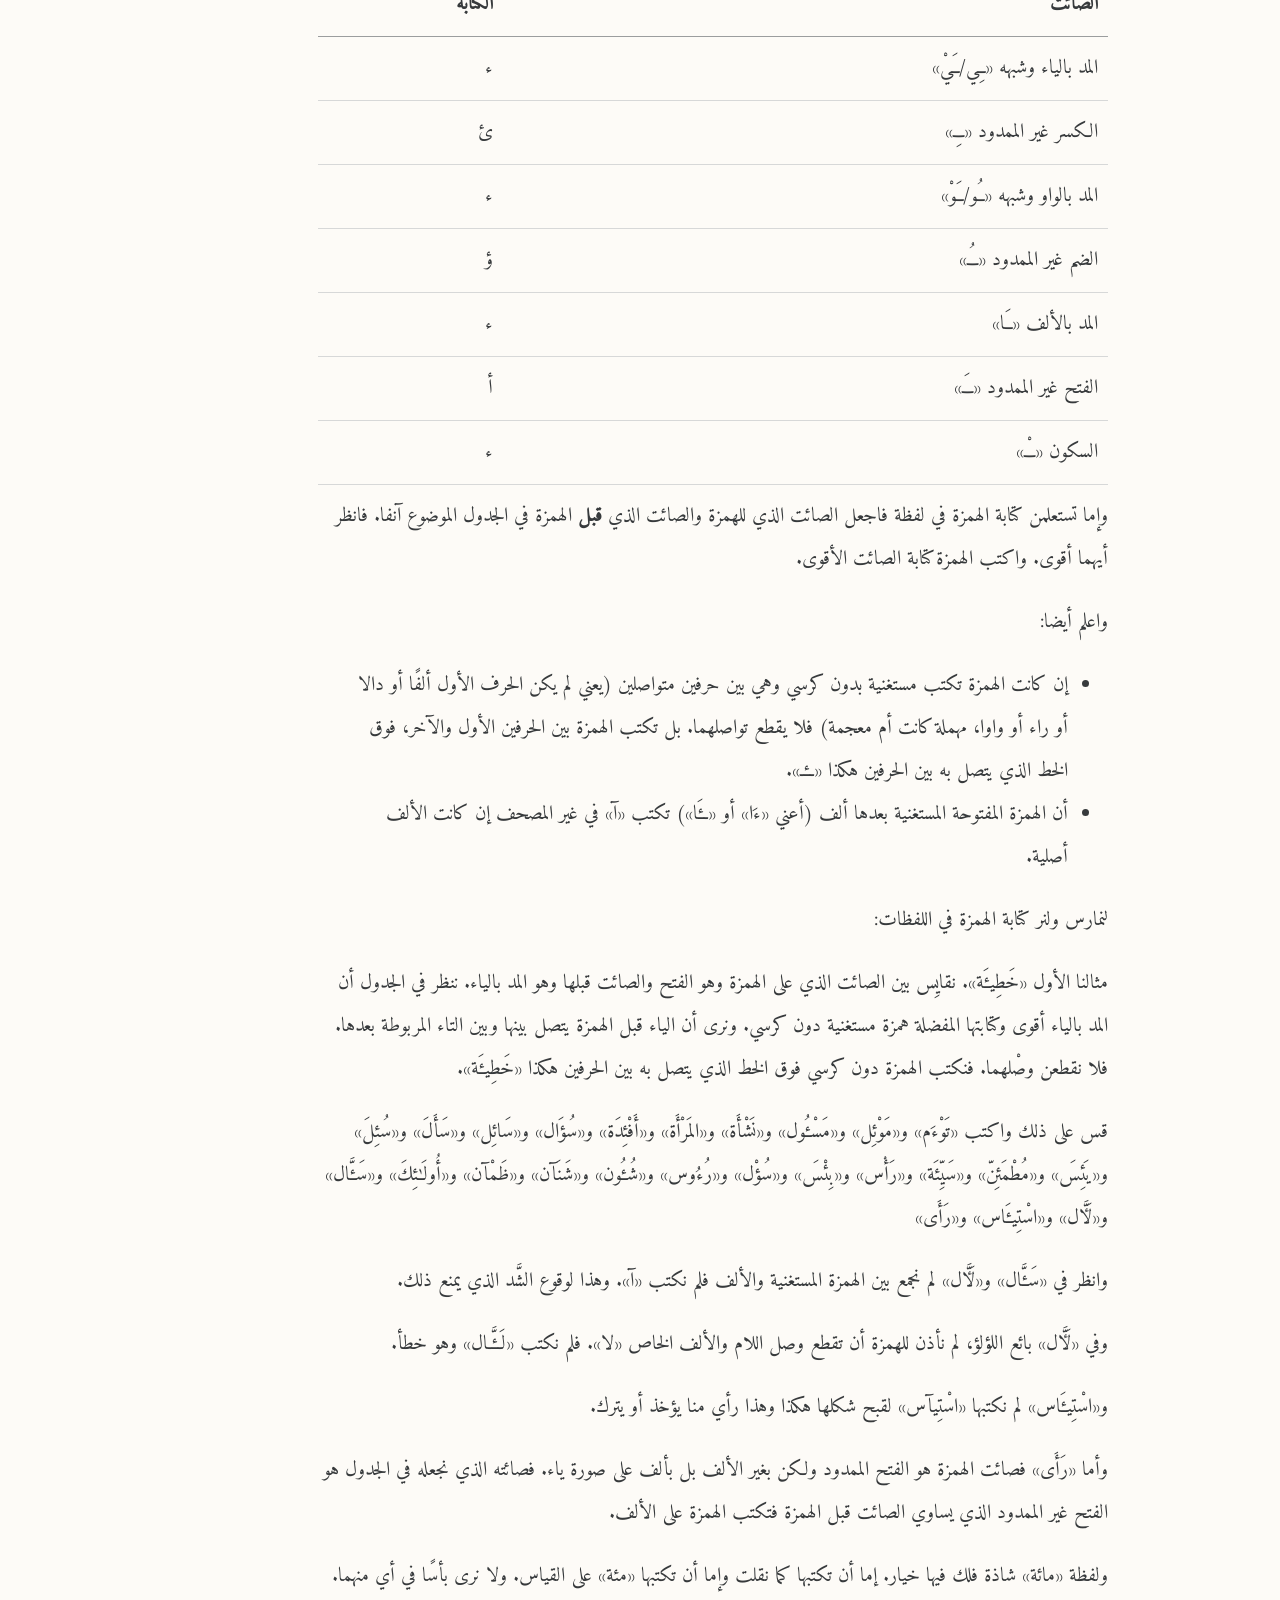
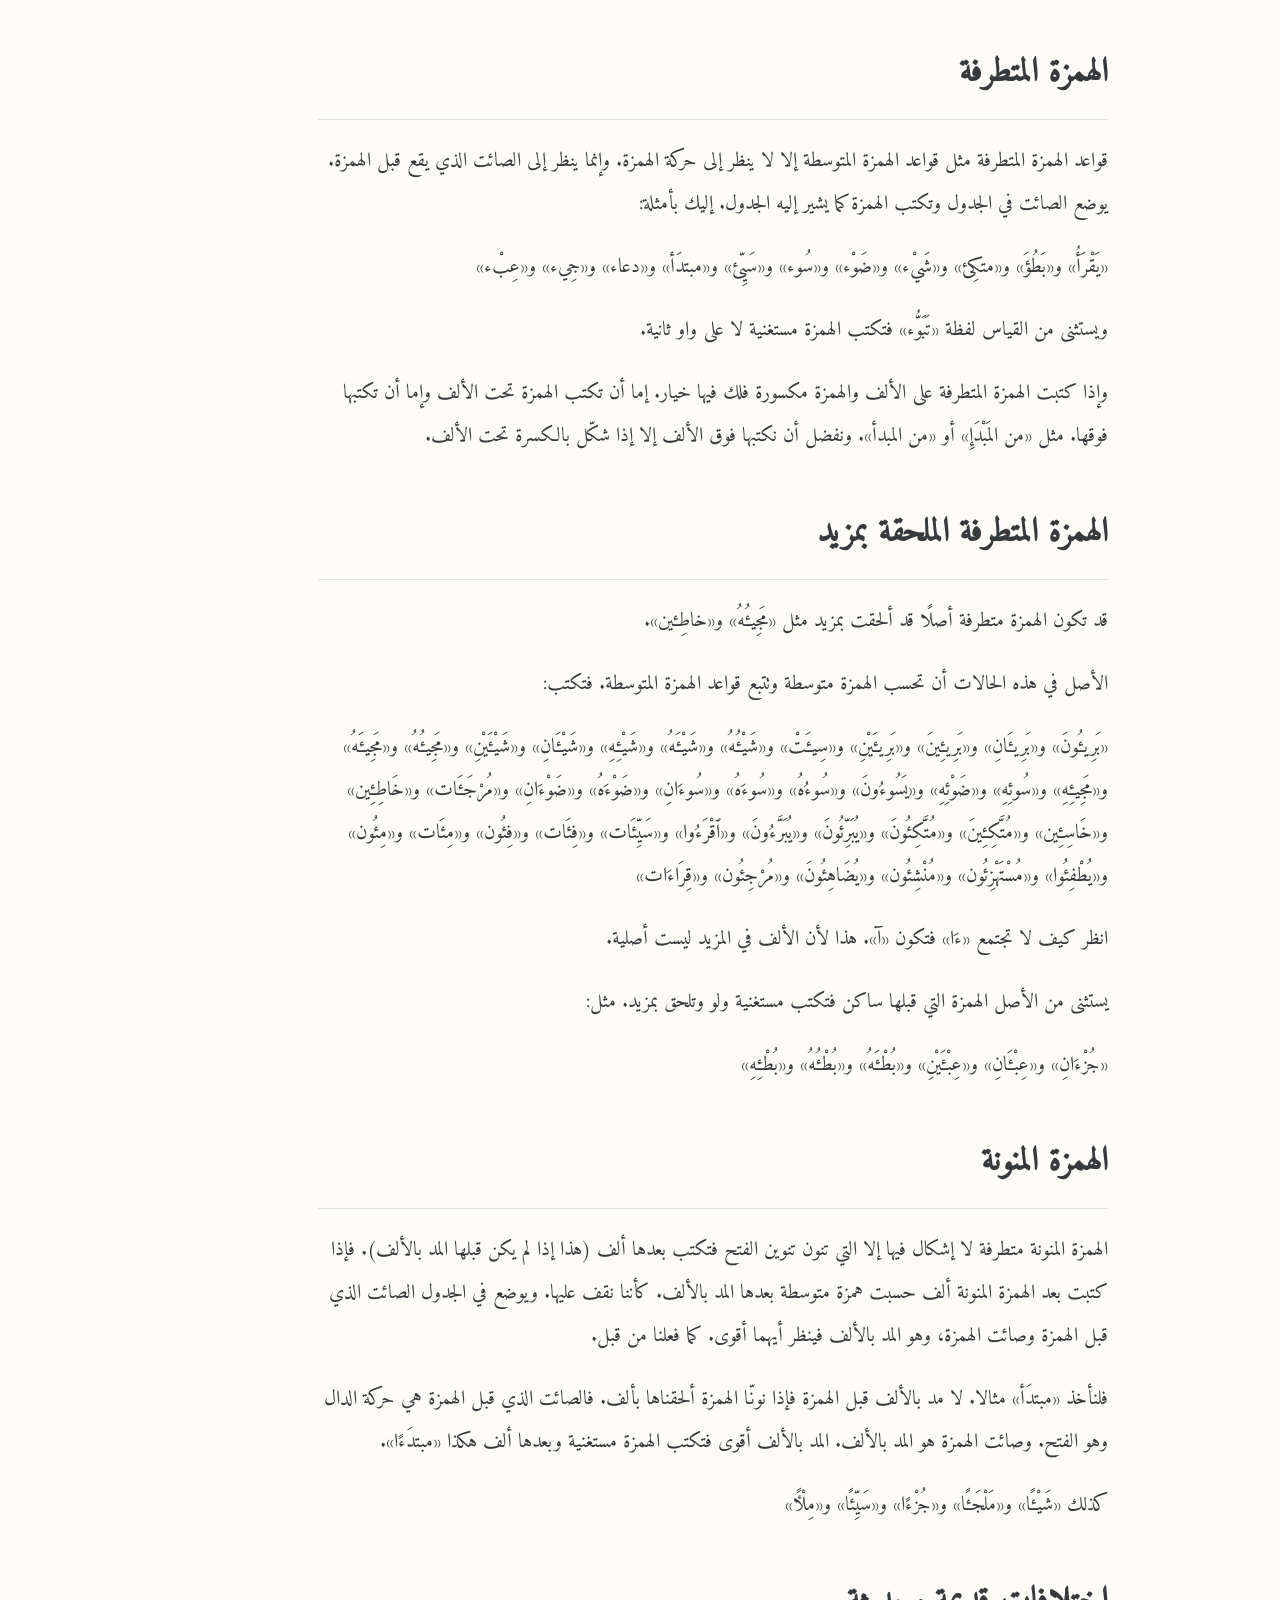
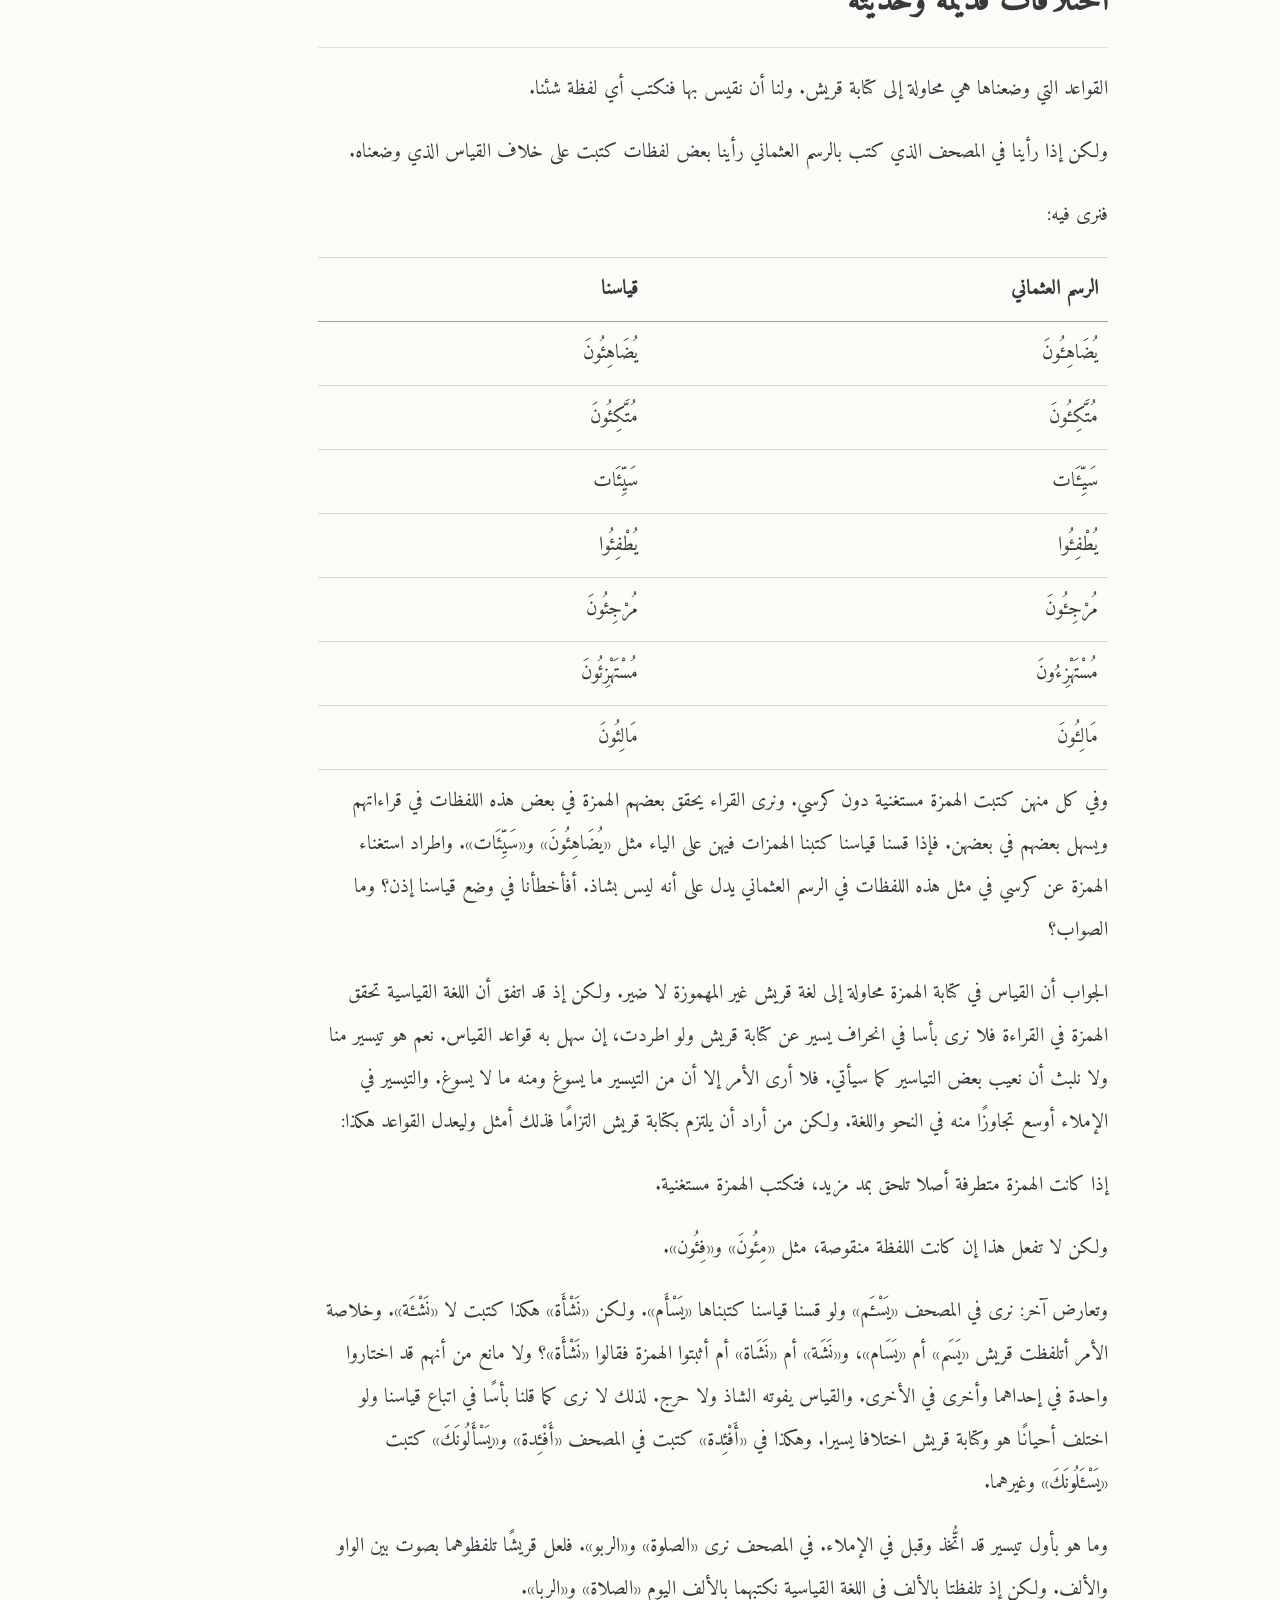
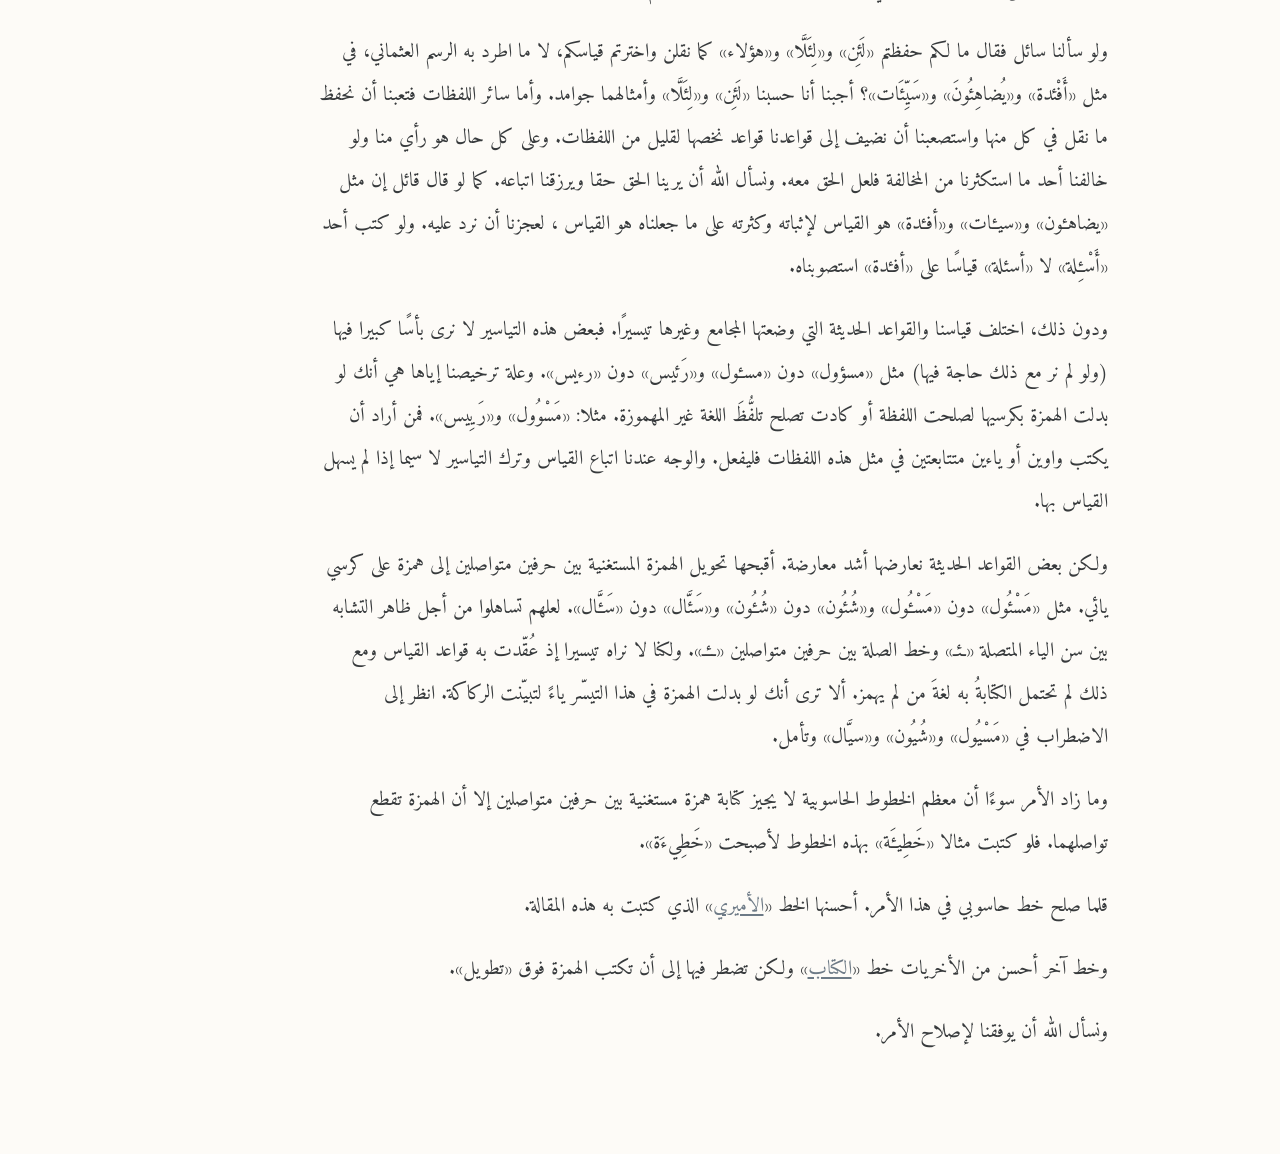
==== commit 99eba6cd: "changed example" ====
--- a/docs/index.html
+++ b/docs/index.html
@@ -288,7 +288,11 @@
 <p>إذا كانت الهمزة متطرفة أصلا تلحق بمد مزيد، فتكتب الهمزة مستغنية.</p>
 <p>ولكن لا تفعل هذا إن كانت اللفظة منقوصة، مثل «مِئُونَ» و«فِئُون».</p>
 <p>وتعارض آخر: نرى في المصحف «يَسْءَم» ولو قسنا قياسنا كتبناها «يَسْأَم». ولكن «نَشْأَة» هكذا كتبت لا «نَشْءَة». وخلاصة الأمر أتلفظت قريش «يَسَم» أم «يَسَام»، و«نَشَة» أم «نَشَاة» أم أثبتوا الهمزة فقالوا «نَشْأَة»؟ ولا مانع من أنهم قد اختاروا واحدة في إحداهما وأخرى في الأخرى. والقياس يفوته الشاذ ولا حرج. لذلك لا نرى كما قلنا بأسًا في اتباع قياسنا ولو اختلف أحيانًا هو وكتابة قريش اختلافا يسيرا. وهكذا في «أَفْئِدة» كتبت في المصحف «أَفْءِدة» و«يَسْأَلُونَكَ» كتبت «يَسْءَلُونَكَ» وغيرهما.</p>
-<p>وما هو بأول تيسير قد اتُّخذ وقبل في الإملاء. كثر في المصحف ما بسطت التاء المربوطة بين المضاف والمضاف إليه. فنرى في مواضع «نعمة الله» وفي مواضع «نعمت الله». والقياس في كتابتنا اليوم إثباتها تاء مربوطة.</p>
+<p>وما هو بأول تيسير قد اتُّخذ وقبل في الإملاء. <!--
+كثر  في المصحف ما بسطت التاء المربوطة بين المضاف والمضاف إليه.
+فنرى في مواضع «نعمة الله» وفي مواضع «نعمت الله».
+والقياس في كتابتنا اليوم إثباتها تاء مربوطة.
+--> في المصحف نرى «الصلوة» و«الربو». فلعل قريشًا تلفظوهما بصوت بين الواو والألف. ولكن إذ تلفظتا بالألف في اللغة القياسية نكتبهما بالألف اليوم «الصلاة» و«الربا».</p>
 <p>ولو سألنا سائل فقال ما لكم حفظتم «لَئِن» و«لِئَلَّا» و«هؤلاء» كما نقلن واخترتم قياسكم، لا ما اطرد به الرسم العثماني، في مثل «أَفْئدة» و«يُضاهِئُونَ» و«سَيِّئَات»؟ أجبنا أنا حسبنا «لَئِن» و«لِئَلَّا» وأمثالهما جوامد. وأما سائر اللفظات فتعبنا أن نحفظ ما نقل في كل منها واستصعبنا أن نضيف إلى قواعدنا قواعد نخصها لقليل من اللفظات. وعلى كل حال هو رأي منا ولو خالفنا أحد ما استكثرنا من المخالفة فلعل الحق معه. ونسأل الله أن يرينا الحق حقا ويرزقنا اتباعه. كما لو قال قائل إن مثل «يضاهءون» و«سيءات» و«أفءدة» هو القياس لإثباته وكثرته على ما جعلناه هو القياس ، لعجزنا أن نرد عليه. ولو كتب أحد «أَسْءِلة» لا «أسئلة» قياسًا على «أفءدة» استصوبناه.</p>
 <p>ودون ذلك، اختلف قياسنا والقواعد الحديثة التي وضعتها المجامع وغيرها تيسيرًا. فبعض هذه التياسير لا نرى بأسًا كبيرا فيها (ولو لم نر مع ذلك حاجة فيها) مثل «مسؤول» دون «مسءول» و«رَئيس» دون «رءيس». وعلة ترخيصنا إياها هي أنك لو بدلت الهمزة بكرسيها لصلحت اللفظة أو كادت تصلح تلفُّظَ اللغة غير المهموزة. مثلا: «مَسْوُول» و«رَيِيس». فمن أراد أن يكتب واوين أو ياءين متتابعتين في مثل هذه اللفظات فليفعل. والوجه عندنا اتباع القياس وترك التياسير لا سيما إذا لم يسهل القياس بها.</p>
 <p>ولكن بعض القواعد الحديثة نعارضها أشد معارضة. أقبحها تحويل الهمزة المستغنية بين حرفين متواصلين إلى همزة على كرسي يائي. مثل «مَسْئُول» دون «مَسْءُول» و«شُئُون» دون «شُءُون» و«سَئَّال» دون «سَءَّال». لعلهم تساهلوا من أجل ظاهر التشابه بين سن الياء المتصلة «ـئـ» وخط الصلة بين حرفين متواصلين «ـءـ». ولكنا لا نراه تيسيرا إذ عُقّدت به قواعد القياس ومع ذلك لم تحتمل الكتابةُ به لغةَ من لم يهمز. ألا ترى أنك لو بدلت الهمزة في هذا التيسّر ياءً لتبيّنت الركاكة. انظر إلى الاضطراب في «مَسْيُول» و«شُيُون» و«سيَّال» وتأمل.</p>
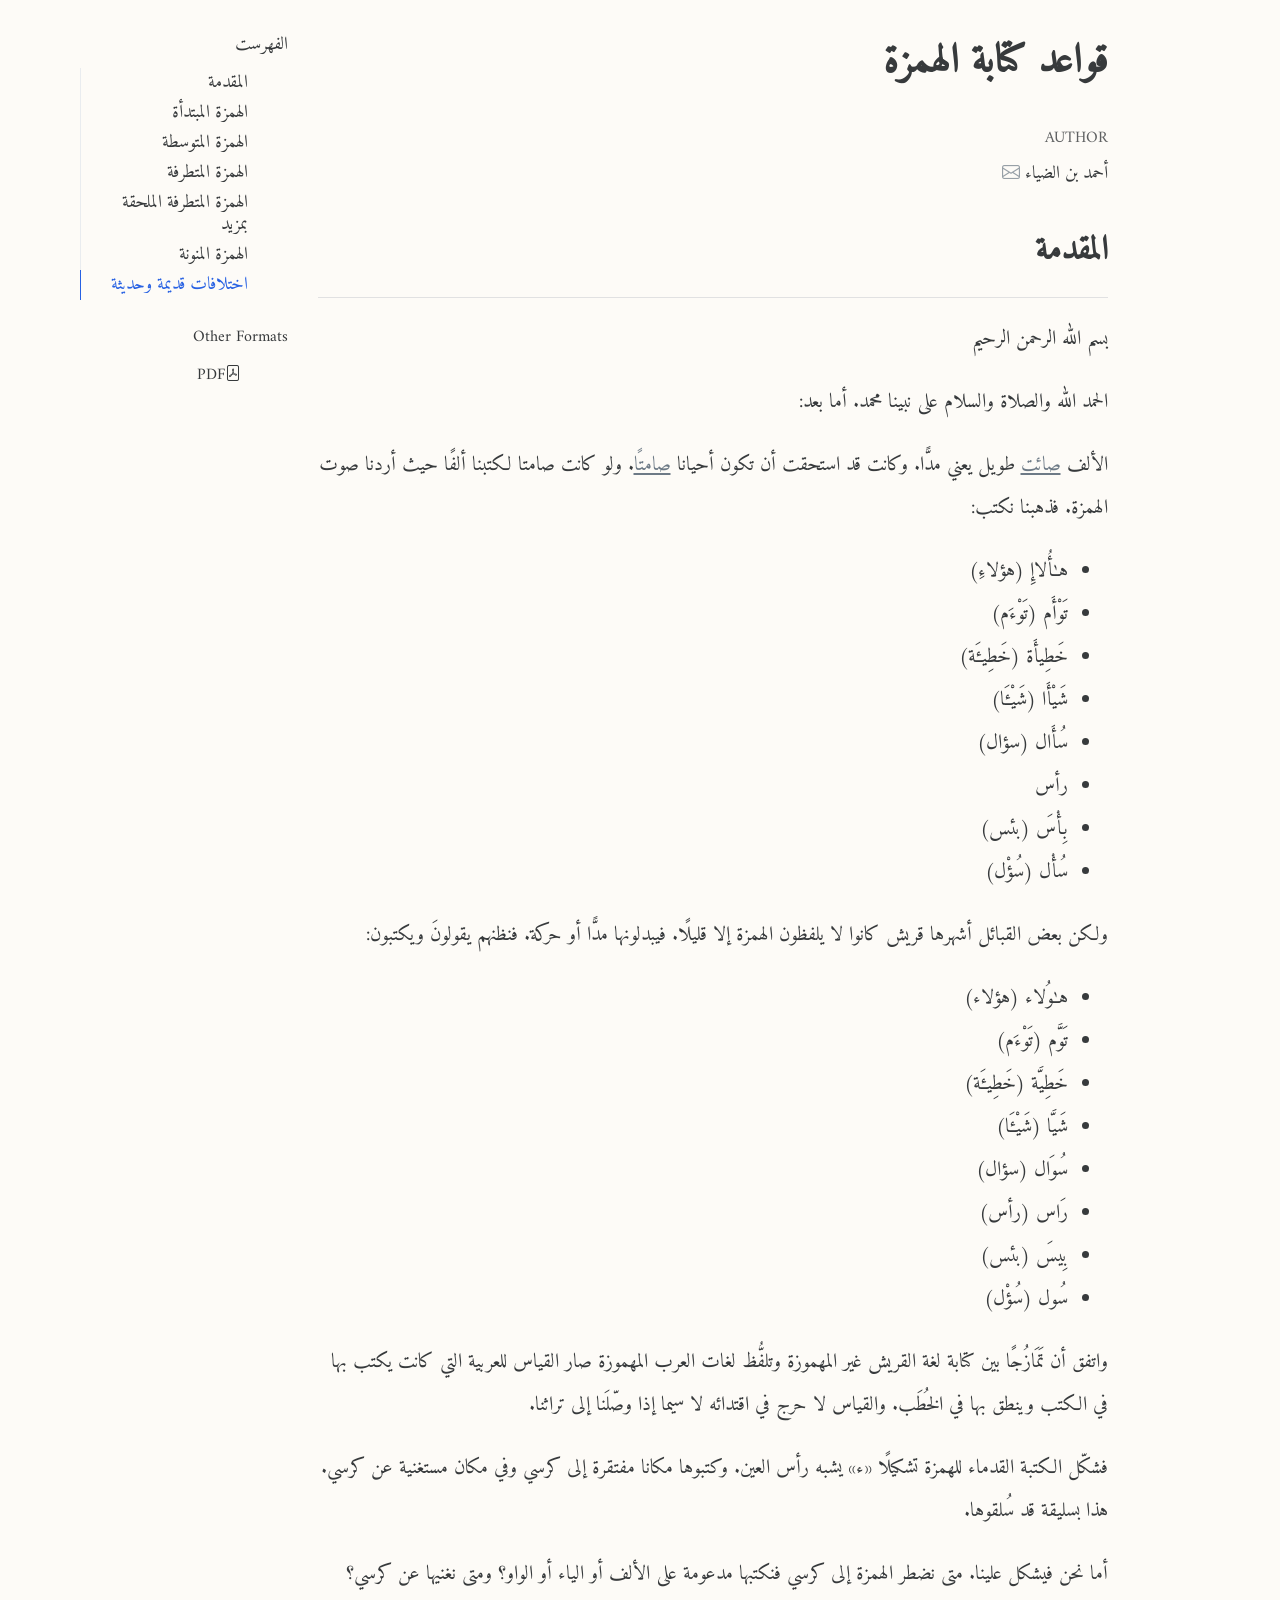
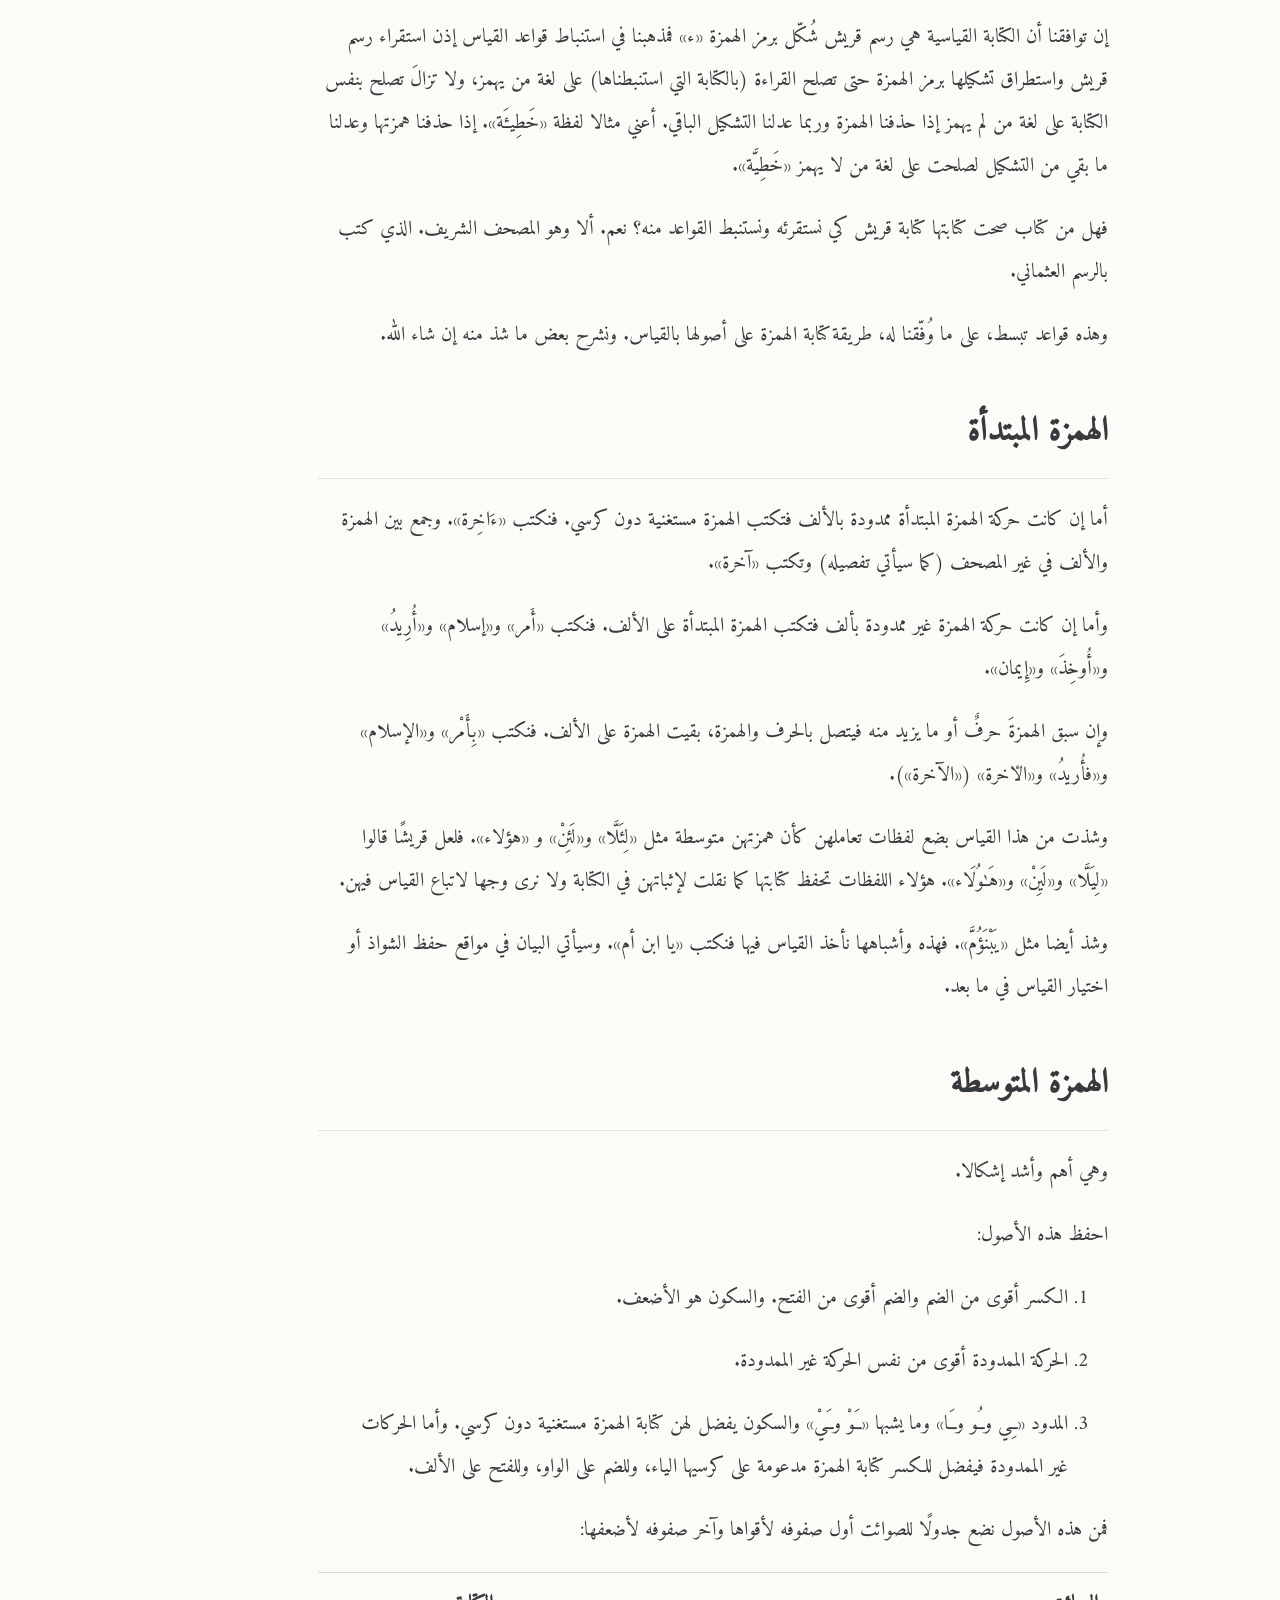
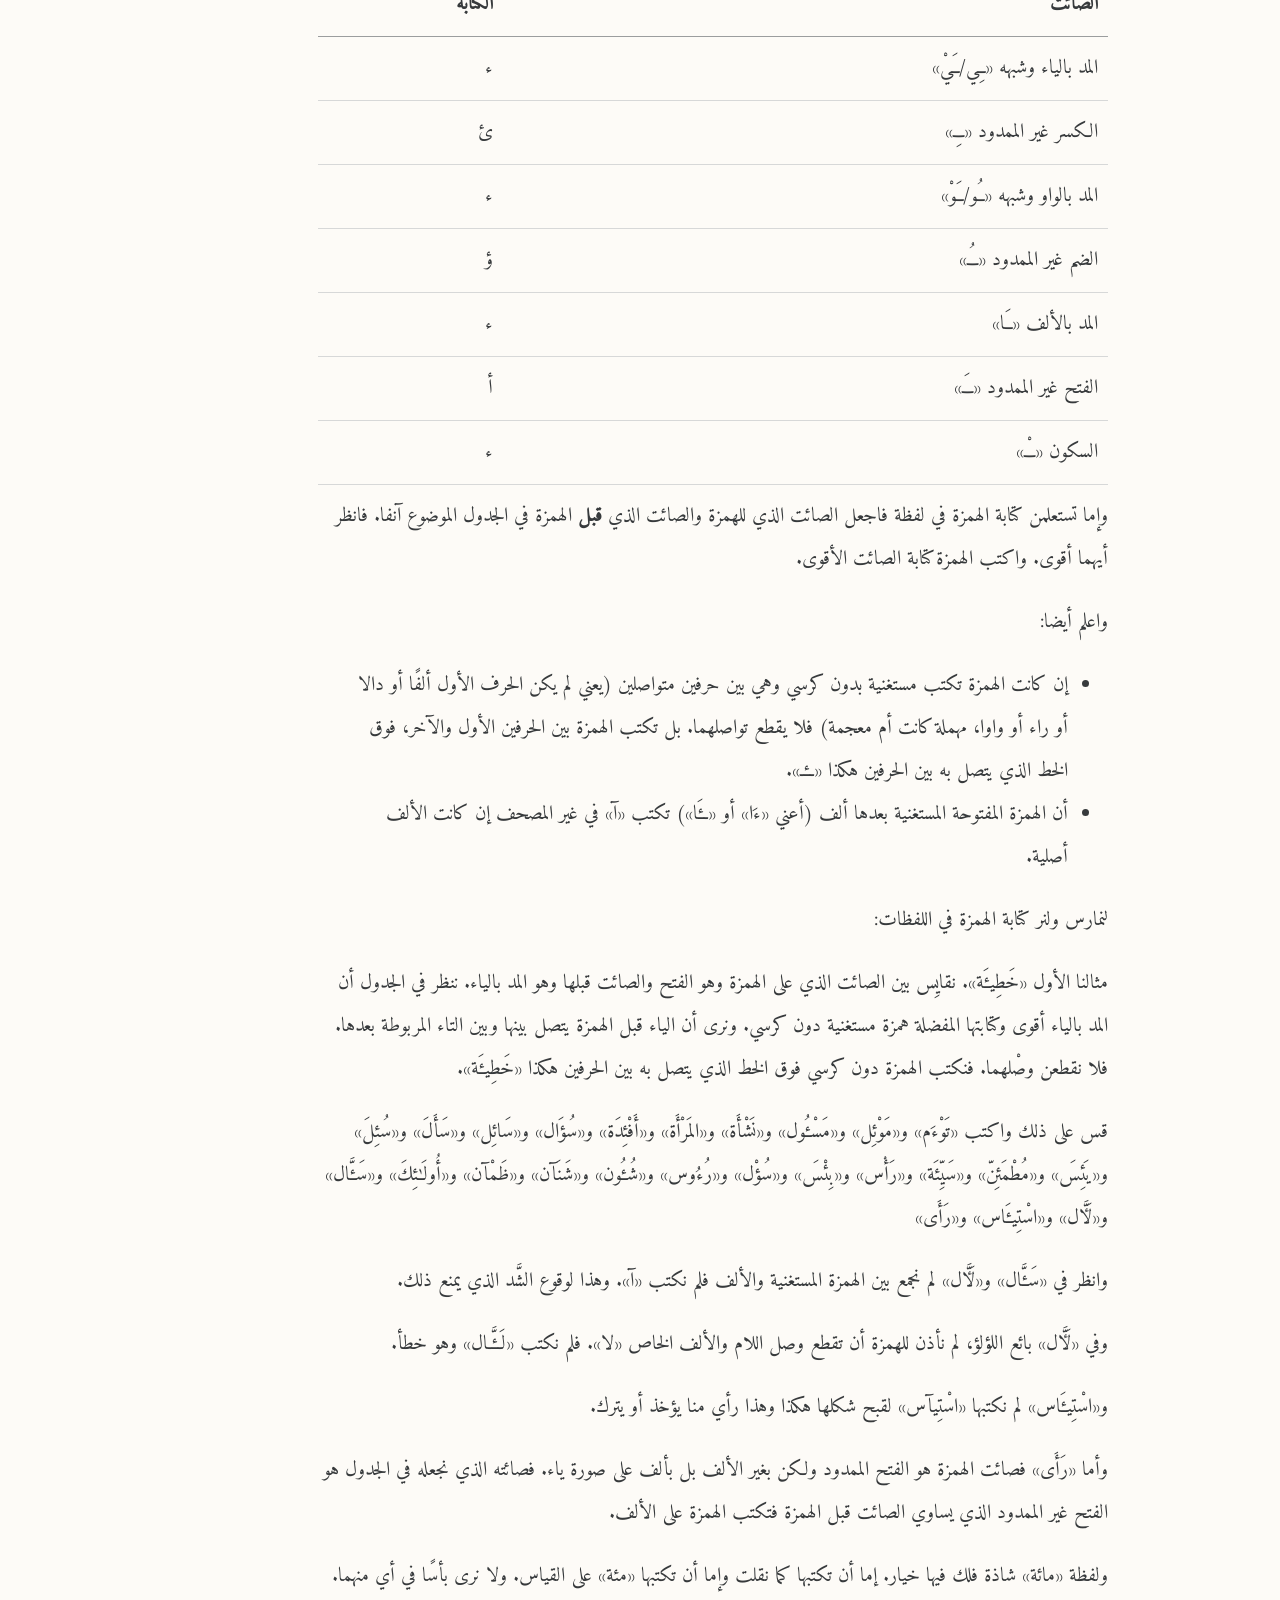
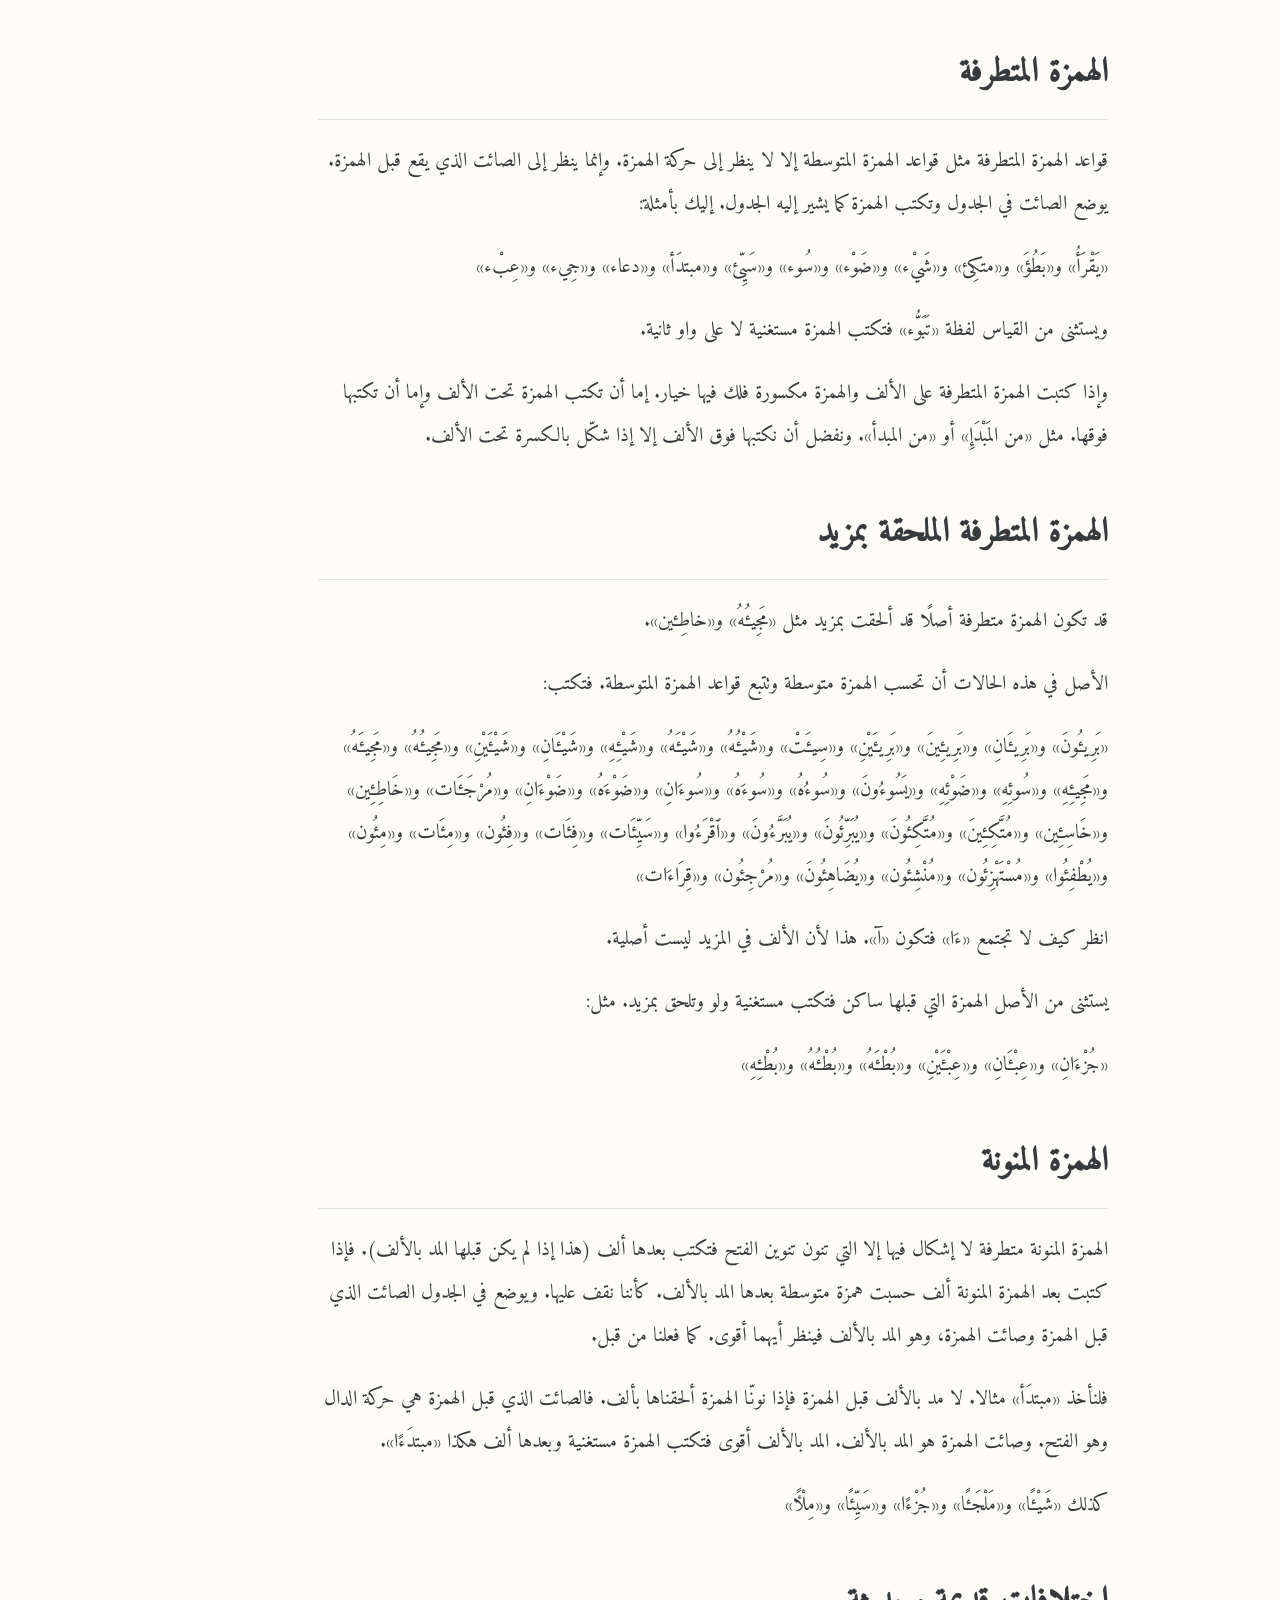
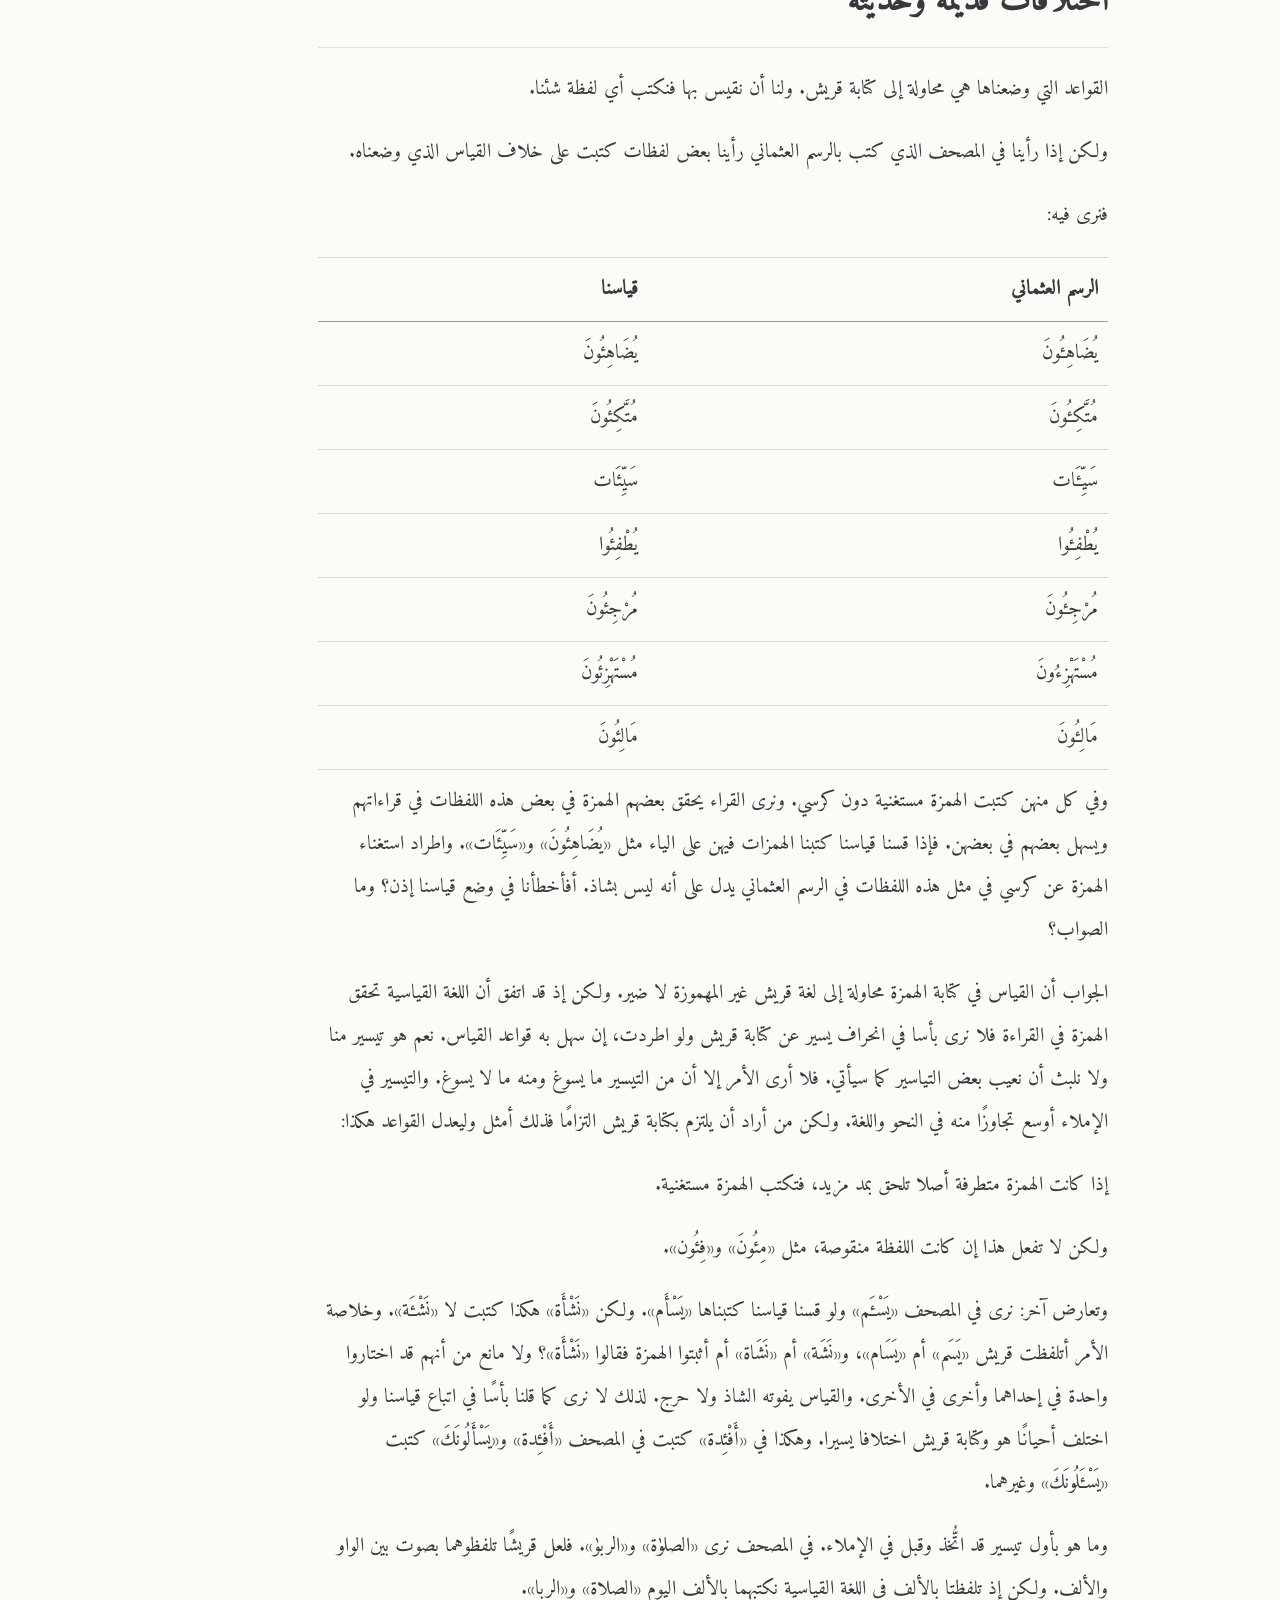
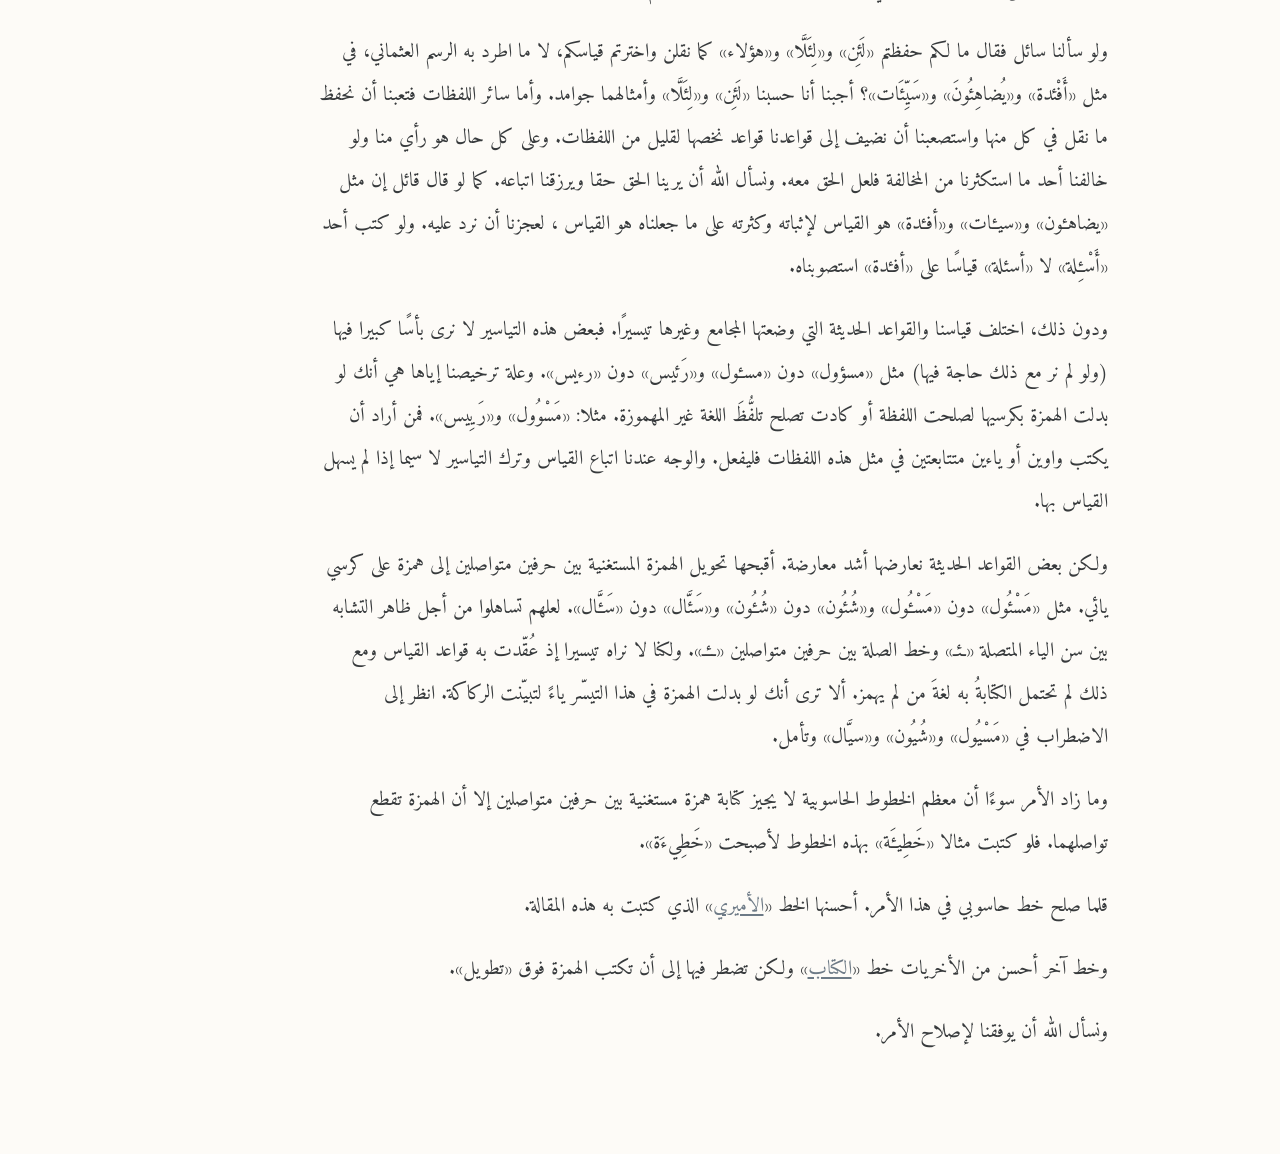
==== commit 0555a026: "minor" ====
--- a/docs/index.html
+++ b/docs/index.html
@@ -292,7 +292,7 @@
 كثر  في المصحف ما بسطت التاء المربوطة بين المضاف والمضاف إليه.
 فنرى في مواضع «نعمة الله» وفي مواضع «نعمت الله».
 والقياس في كتابتنا اليوم إثباتها تاء مربوطة.
---> في المصحف نرى «الصلوة» و«الربو». فلعل قريشًا تلفظوهما بصوت بين الواو والألف. ولكن إذ تلفظتا بالألف في اللغة القياسية نكتبهما بالألف اليوم «الصلاة» و«الربا».</p>
+--> في المصحف نرى «الصلوٰة» و«الربوٰ». فلعل قريشًا تلفظوهما بصوت بين الواو والألف. ولكن إذ تلفظتا بالألف في اللغة القياسية نكتبهما بالألف اليوم «الصلاة» و«الربا».</p>
 <p>ولو سألنا سائل فقال ما لكم حفظتم «لَئِن» و«لِئَلَّا» و«هؤلاء» كما نقلن واخترتم قياسكم، لا ما اطرد به الرسم العثماني، في مثل «أَفْئدة» و«يُضاهِئُونَ» و«سَيِّئَات»؟ أجبنا أنا حسبنا «لَئِن» و«لِئَلَّا» وأمثالهما جوامد. وأما سائر اللفظات فتعبنا أن نحفظ ما نقل في كل منها واستصعبنا أن نضيف إلى قواعدنا قواعد نخصها لقليل من اللفظات. وعلى كل حال هو رأي منا ولو خالفنا أحد ما استكثرنا من المخالفة فلعل الحق معه. ونسأل الله أن يرينا الحق حقا ويرزقنا اتباعه. كما لو قال قائل إن مثل «يضاهءون» و«سيءات» و«أفءدة» هو القياس لإثباته وكثرته على ما جعلناه هو القياس ، لعجزنا أن نرد عليه. ولو كتب أحد «أَسْءِلة» لا «أسئلة» قياسًا على «أفءدة» استصوبناه.</p>
 <p>ودون ذلك، اختلف قياسنا والقواعد الحديثة التي وضعتها المجامع وغيرها تيسيرًا. فبعض هذه التياسير لا نرى بأسًا كبيرا فيها (ولو لم نر مع ذلك حاجة فيها) مثل «مسؤول» دون «مسءول» و«رَئيس» دون «رءيس». وعلة ترخيصنا إياها هي أنك لو بدلت الهمزة بكرسيها لصلحت اللفظة أو كادت تصلح تلفُّظَ اللغة غير المهموزة. مثلا: «مَسْوُول» و«رَيِيس». فمن أراد أن يكتب واوين أو ياءين متتابعتين في مثل هذه اللفظات فليفعل. والوجه عندنا اتباع القياس وترك التياسير لا سيما إذا لم يسهل القياس بها.</p>
 <p>ولكن بعض القواعد الحديثة نعارضها أشد معارضة. أقبحها تحويل الهمزة المستغنية بين حرفين متواصلين إلى همزة على كرسي يائي. مثل «مَسْئُول» دون «مَسْءُول» و«شُئُون» دون «شُءُون» و«سَئَّال» دون «سَءَّال». لعلهم تساهلوا من أجل ظاهر التشابه بين سن الياء المتصلة «ـئـ» وخط الصلة بين حرفين متواصلين «ـءـ». ولكنا لا نراه تيسيرا إذ عُقّدت به قواعد القياس ومع ذلك لم تحتمل الكتابةُ به لغةَ من لم يهمز. ألا ترى أنك لو بدلت الهمزة في هذا التيسّر ياءً لتبيّنت الركاكة. انظر إلى الاضطراب في «مَسْيُول» و«شُيُون» و«سيَّال» وتأمل.</p>
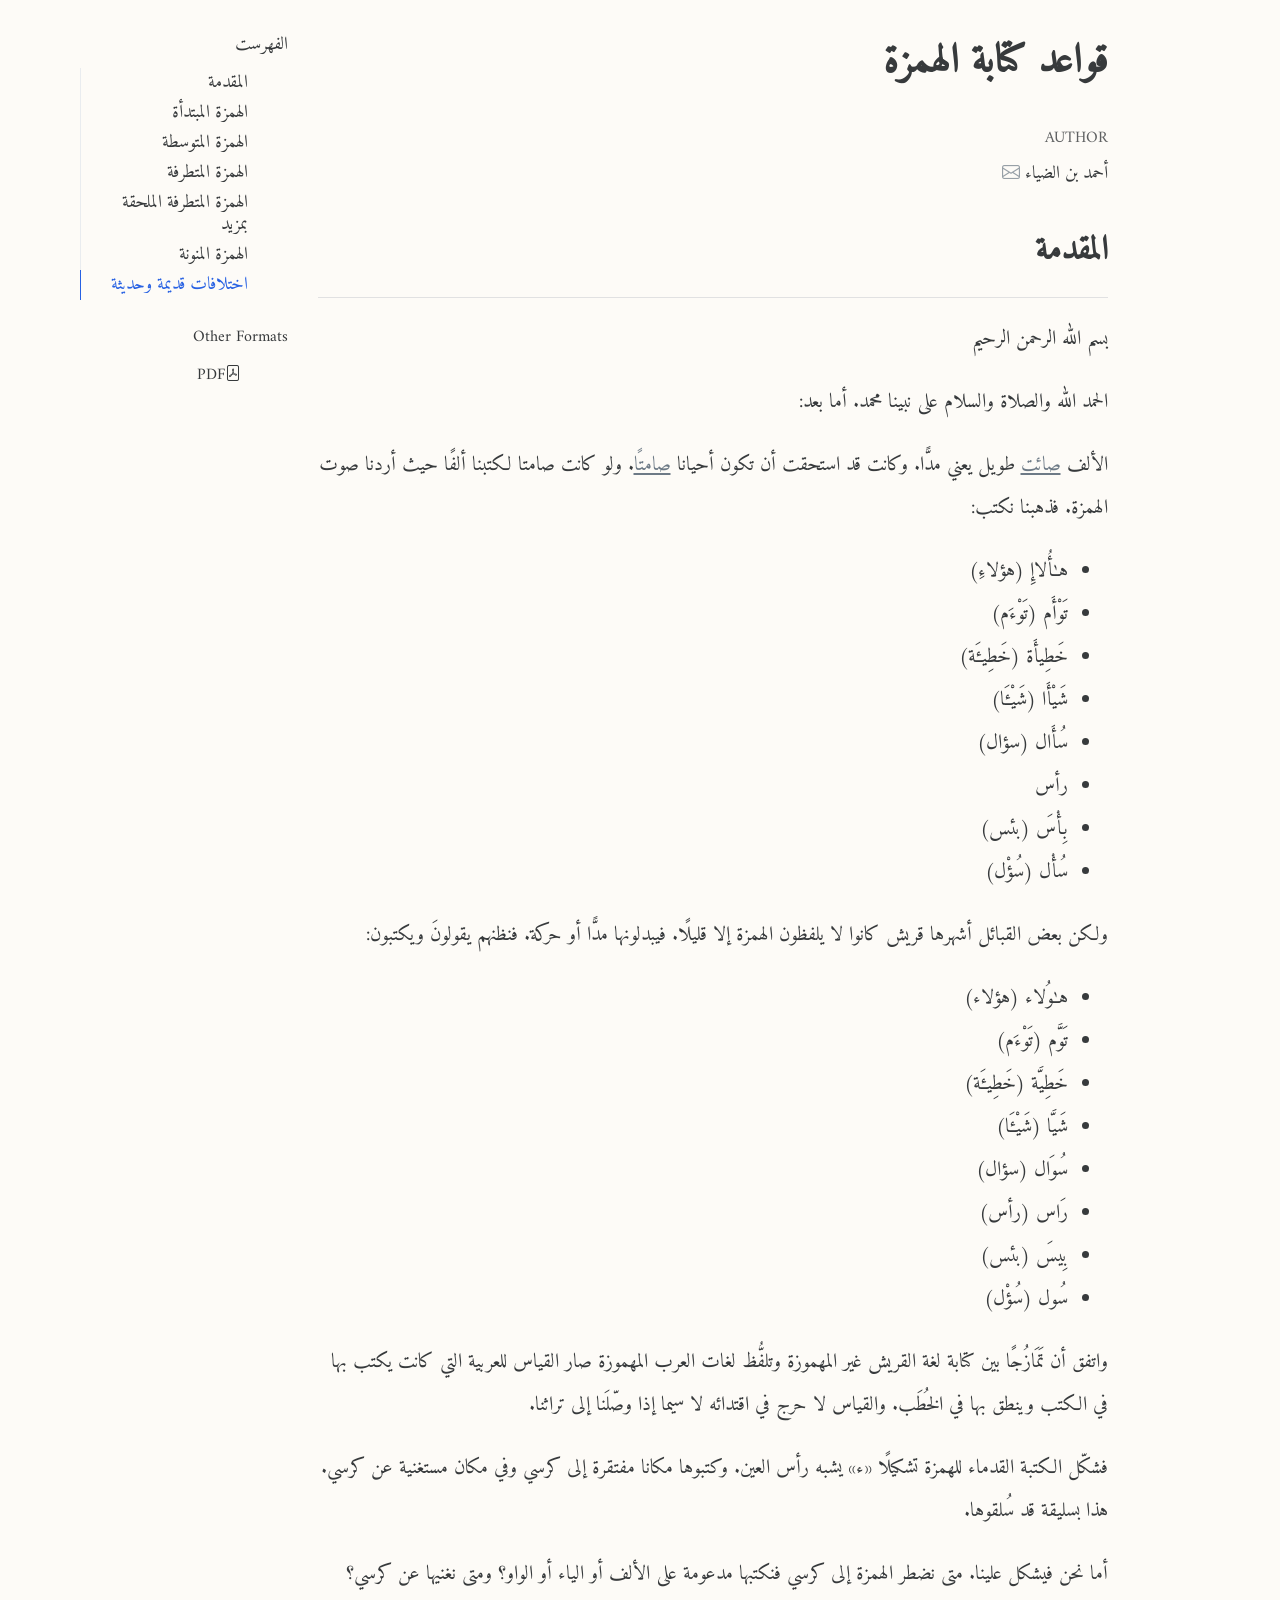
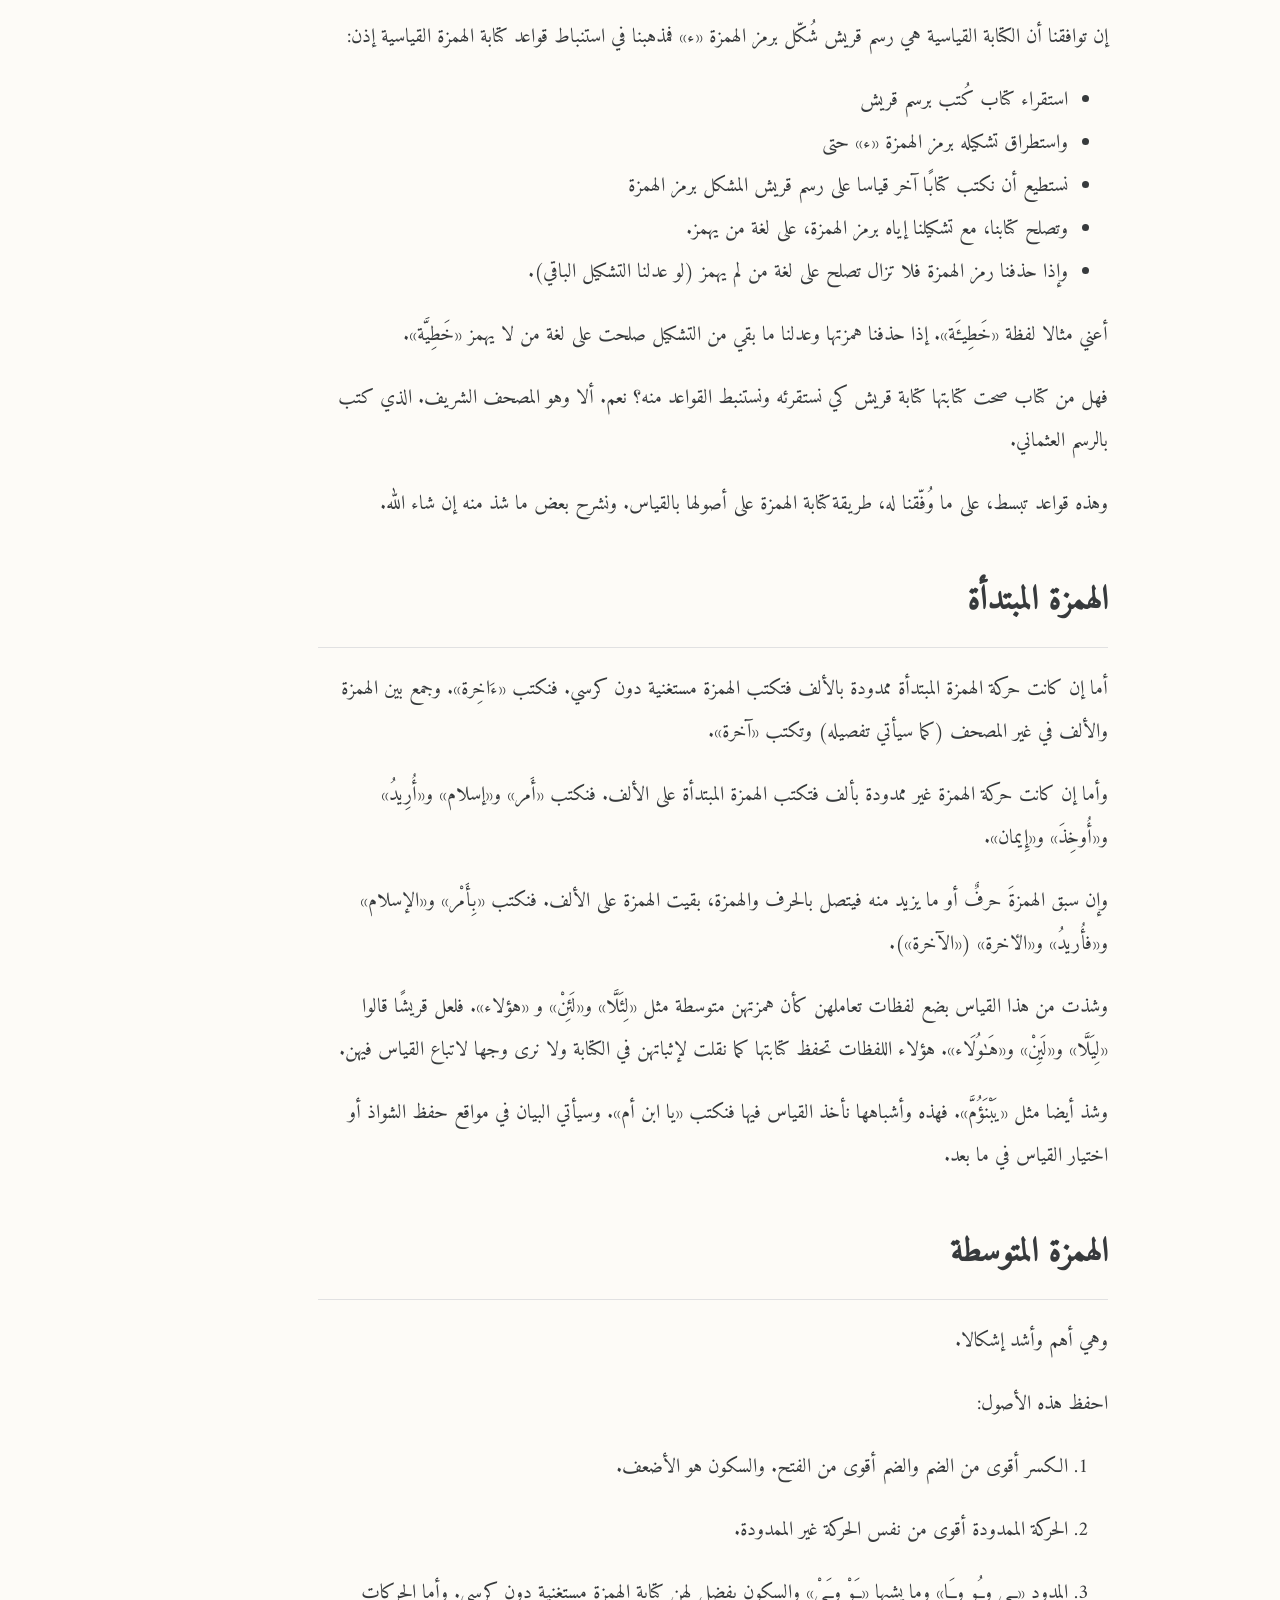
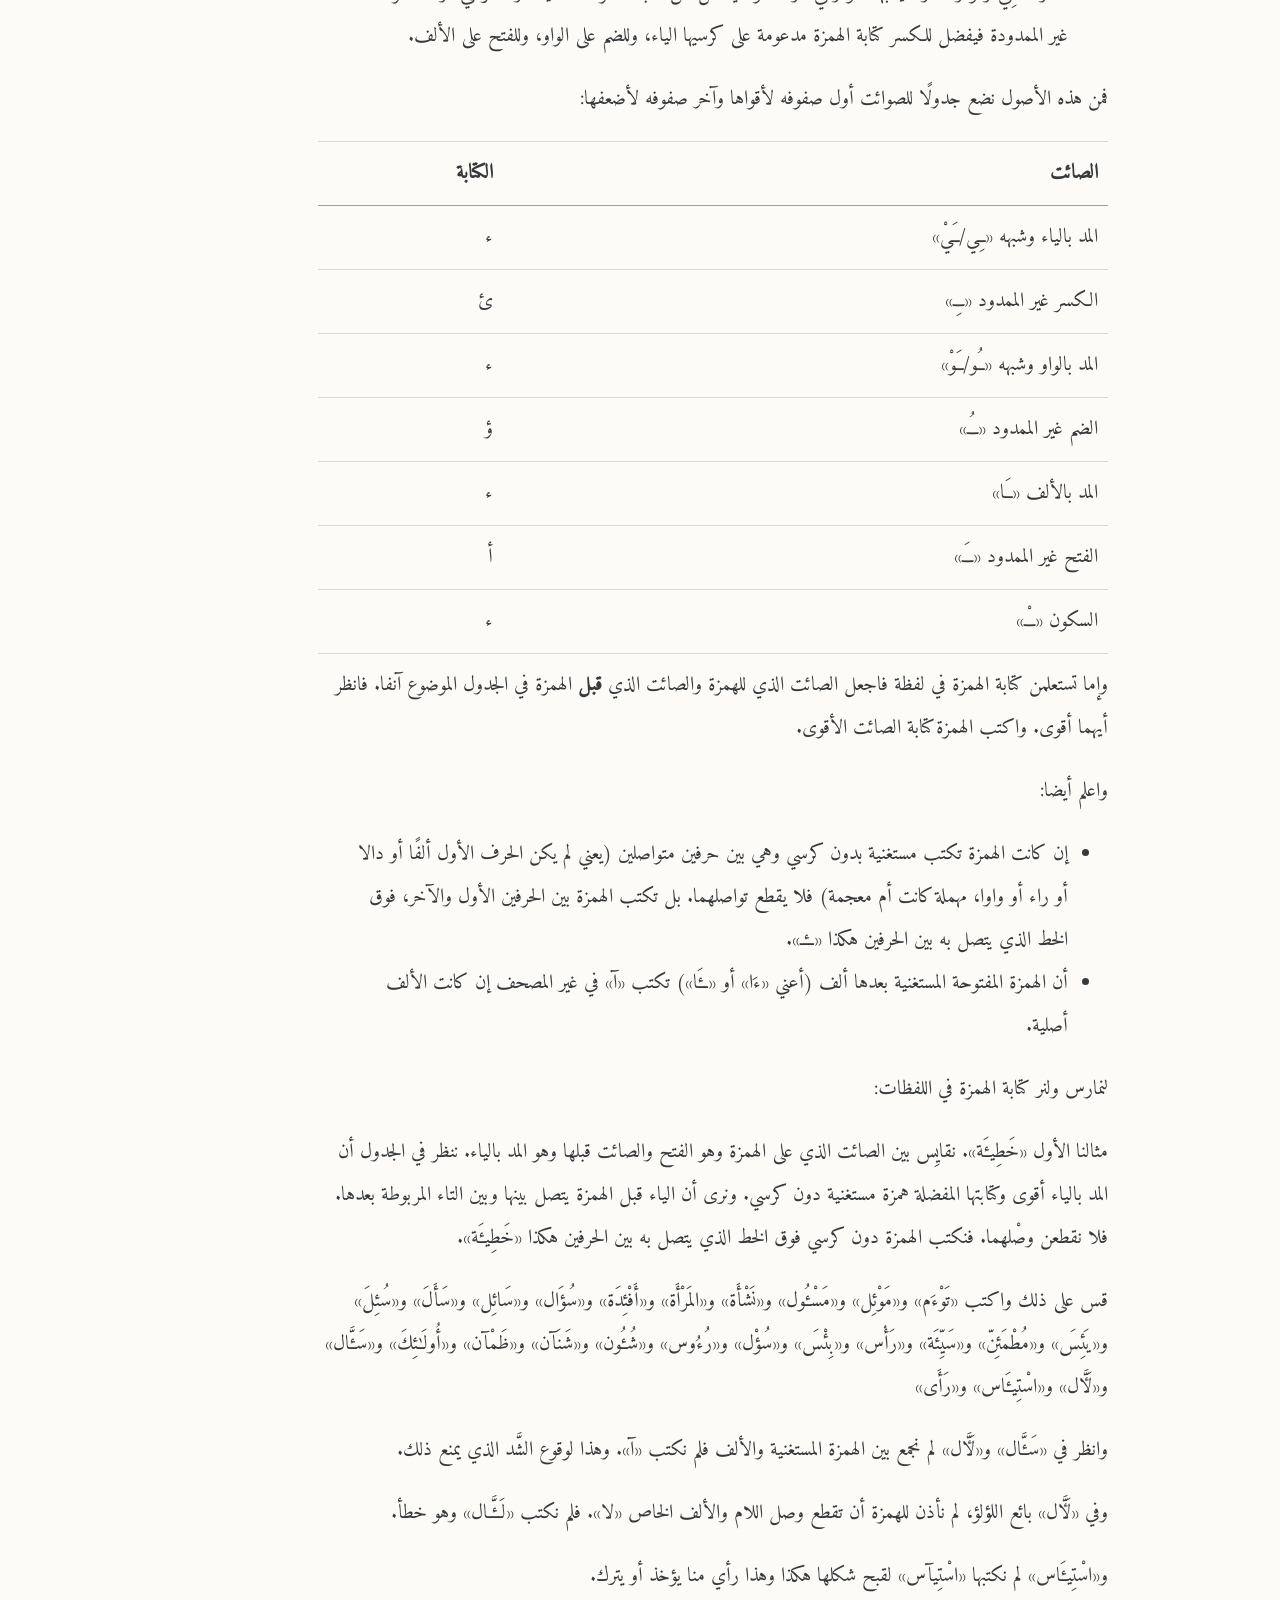
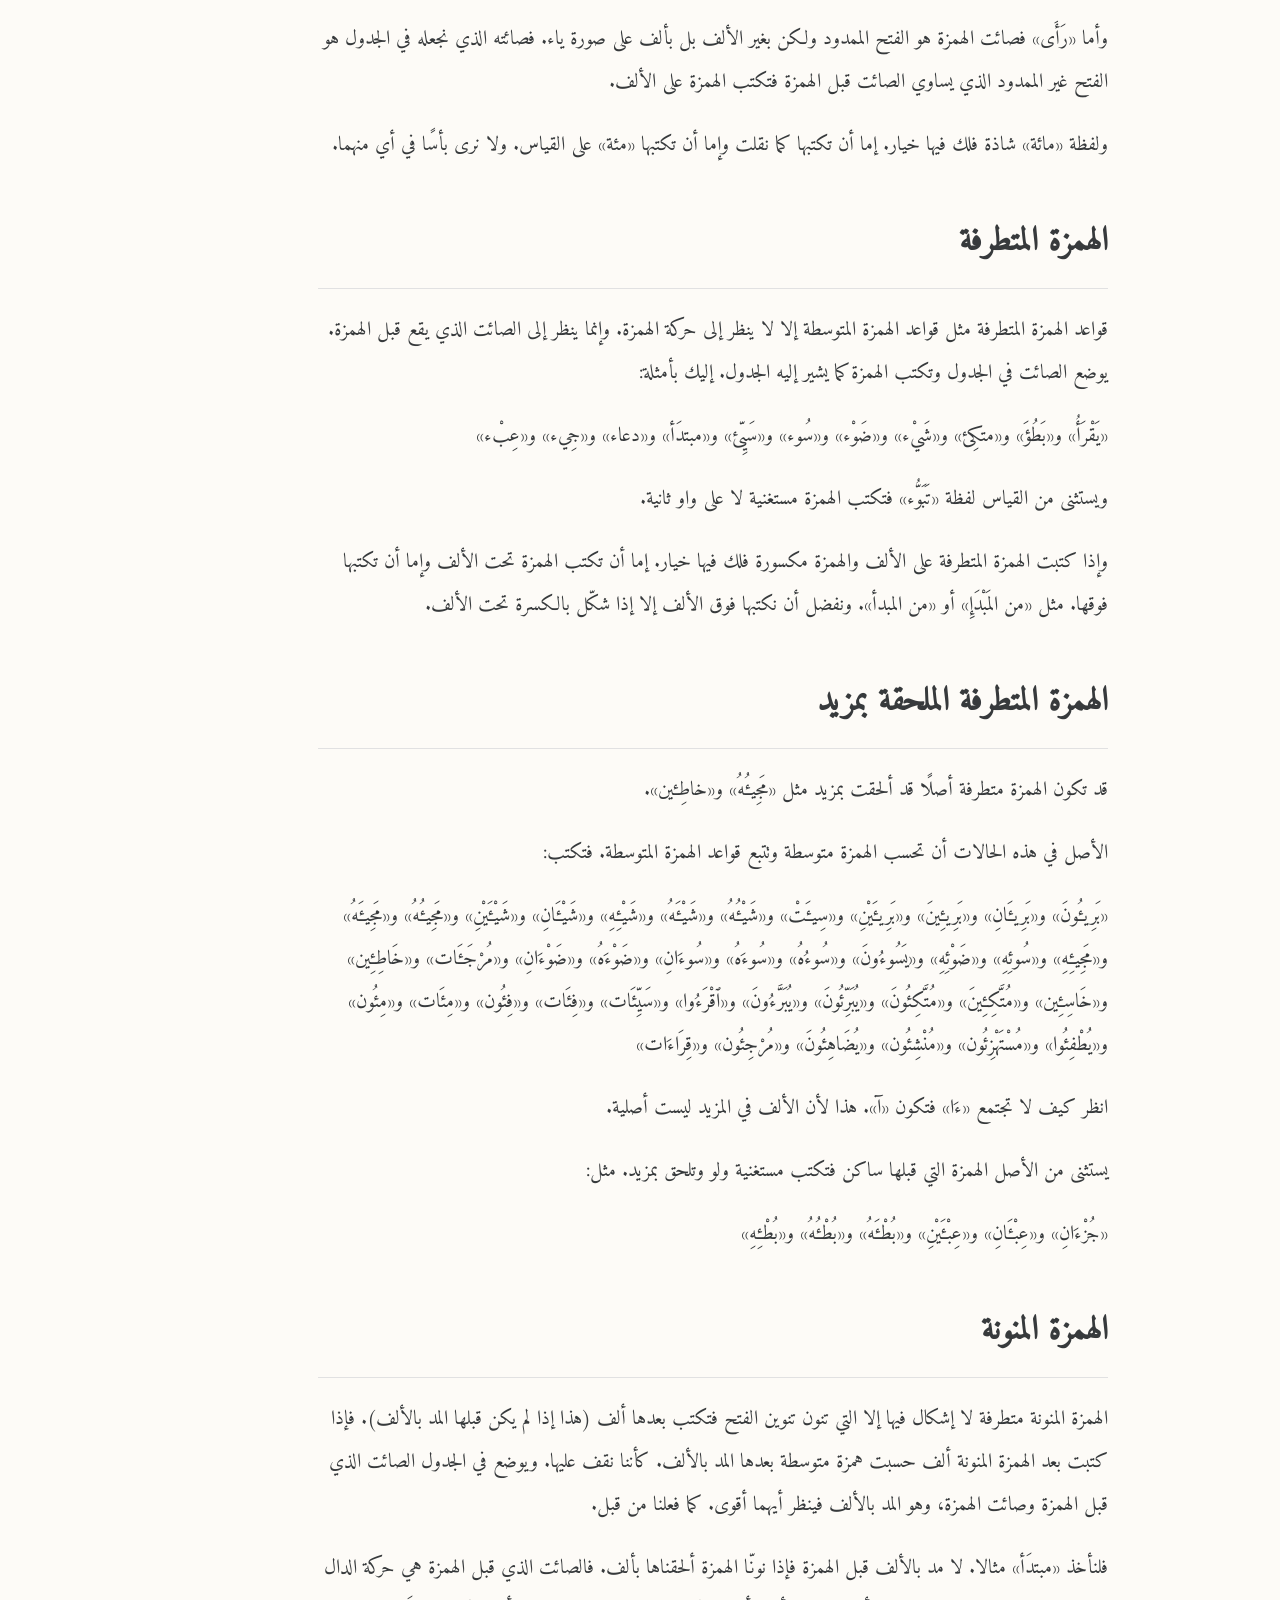
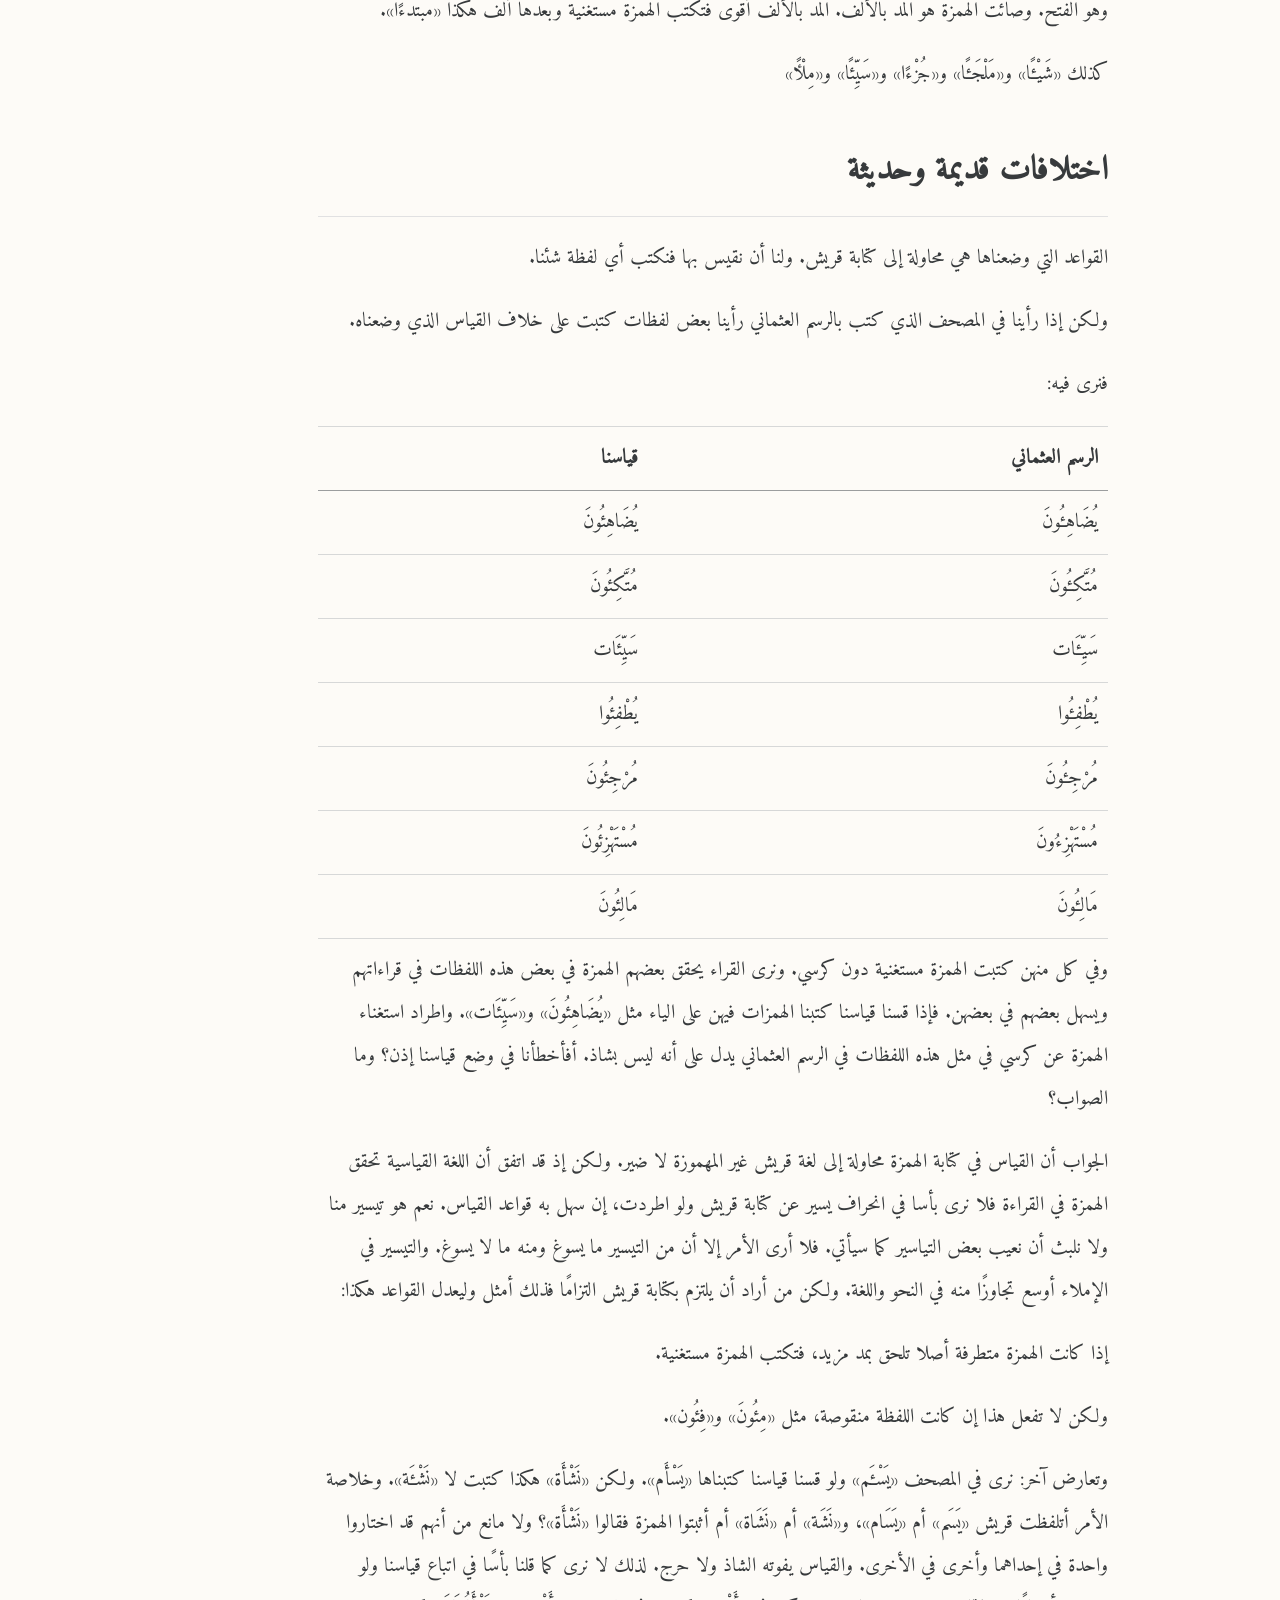
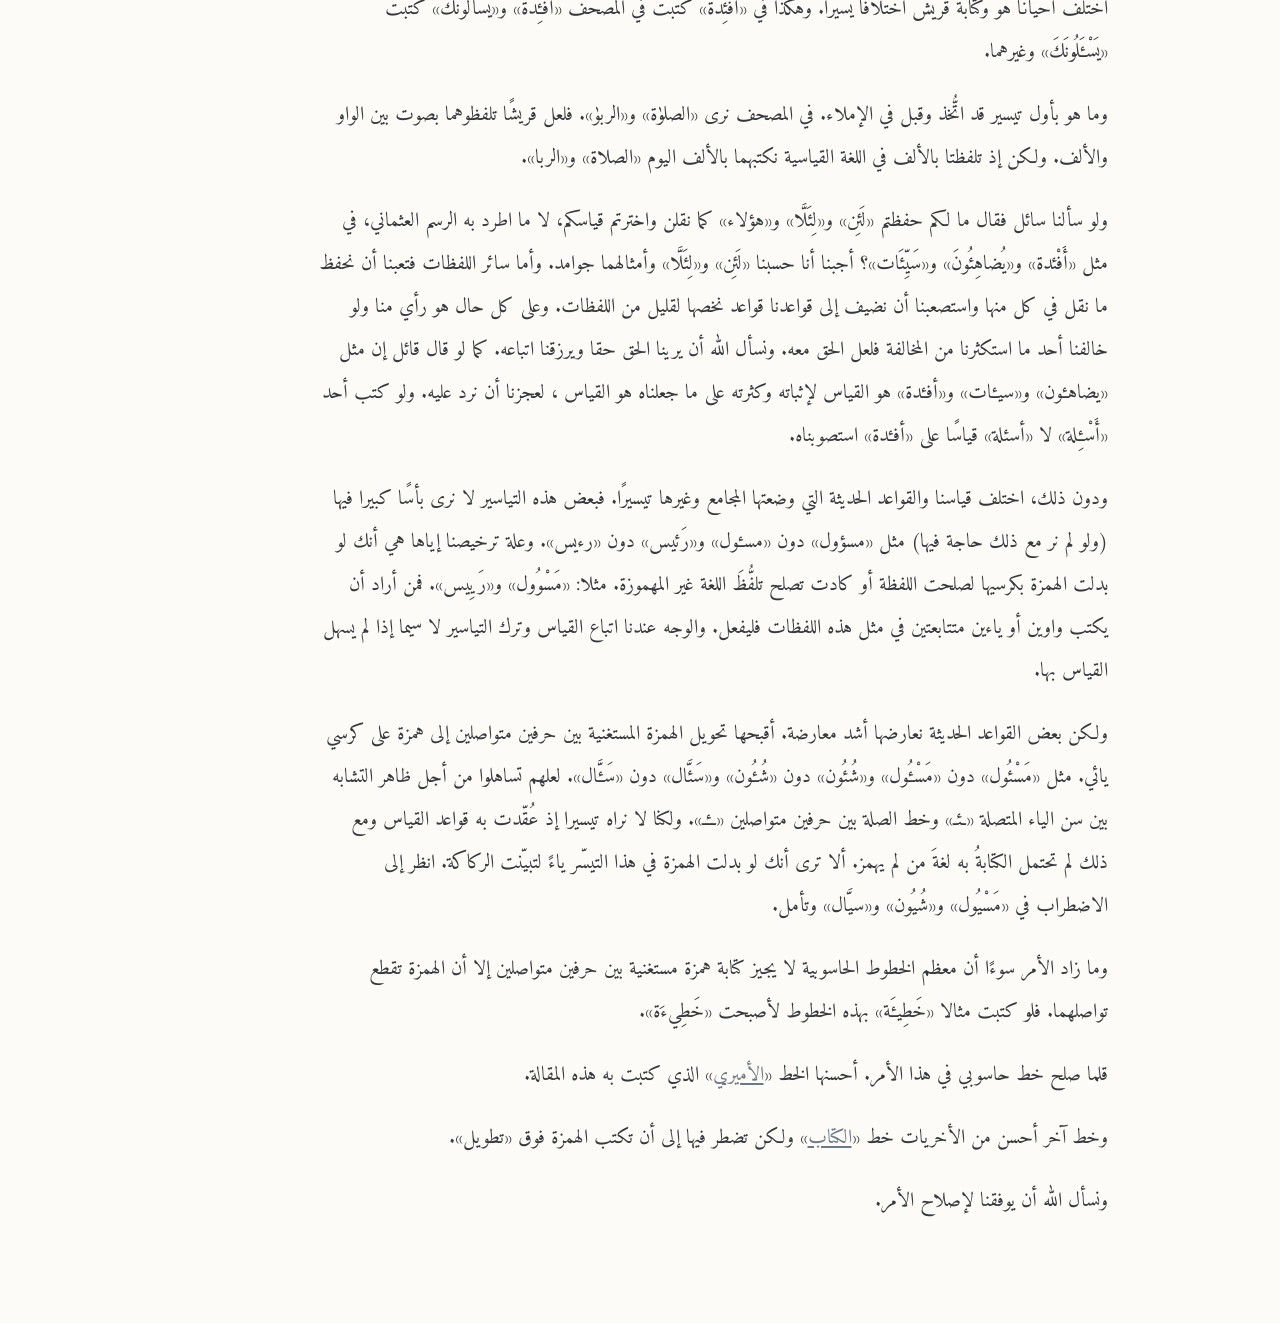
==== commit 55a6ac48: "added clarity" ====
--- a/docs/index.html
+++ b/docs/index.html
@@ -136,7 +136,15 @@
 <p>واتفق أن تَمَازُجًا بين كتابة لغة القريش غير المهموزة وتلفُّظ لغات العرب المهموزة صار القياس للعربية التي كانت يكتب بها في الكتب وينطق بها في الخُطَب. والقياس لا حرج في اقتدائه لا سيما إذا وصّلَنا إلى تراثنا.</p>
 <p>فشكّل الكتبة القدماء للهمزة تشكيلًا «ء» يشبه رأس العين. وكتبوها مكانا مفتقرة إلى كرسي وفي مكان مستغنية عن كرسي. هذا بسليقة قد سُلقوها.</p>
 <p>أما نحن فيشكل علينا. متى نضطر الهمزة إلى كرسي فنكتبها مدعومة على الألف أو الياء أو الواو؟ ومتى نغنيها عن كرسي؟</p>
-<p>إن توافقنا أن الكتابة القياسية هي رسم قريش شُكّل برمز الهمزة «ء» فمذهبنا في استنباط قواعد القياس إذن استقراء رسم قريش واستطراق تشكيلها برمز الهمزة حتى تصلح القراءة (بالكتابة التي استنبطناها) على لغة من يهمز، ولا تزالَ تصلح بنفس الكتابة على لغة من لم يهمز إذا حذفنا الهمزة وربما عدلنا التشكيل الباقي. أعني مثالا لفظة «خَطِيءَة». إذا حذفنا همزتها وعدلنا ما بقي من التشكيل لصلحت على لغة من لا يهمز «خَطِيَّة».</p>
+<p>إن توافقنا أن الكتابة القياسية هي رسم قريش شُكّل برمز الهمزة «ء» فمذهبنا في استنباط قواعد كتابة الهمزة القياسية إذن:</p>
+<ul>
+<li>استقراء كتاب كُتب برسم قريش</li>
+<li>واستطراق تشكيله برمز الهمزة «ء» حتى</li>
+<li>نستطيع أن نكتب كتابًا آخر قياسا على رسم قريش المشكل برمز الهمزة</li>
+<li>وتصلح كتابنا، مع تشكيلنا إياه برمز الهمزة، على لغة من يهمز.</li>
+<li>وإذا حذفنا رمز الهمزة فلا تزال تصلح على لغة من لم يهمز (لو عدلنا التشكيل الباقي).</li>
+</ul>
+<p>أعني مثالا لفظة «خَطِيءَة». إذا حذفنا همزتها وعدلنا ما بقي من التشكيل صلحت على لغة من لا يهمز «خَطِيَّة».</p>
 <p>فهل من كتاب صحت كتابتها كتابة قريش كي نستقرئه ونستنبط القواعد منه؟ نعم. ألا وهو المصحف الشريف. الذي كتب بالرسم العثماني.</p>
 <p>وهذه قواعد تبسط، على ما وُفّقنا له، طريقة كتابة الهمزة على أصولها بالقياس. ونشرح بعض ما شذ منه إن شاء الله.</p>
 </section>
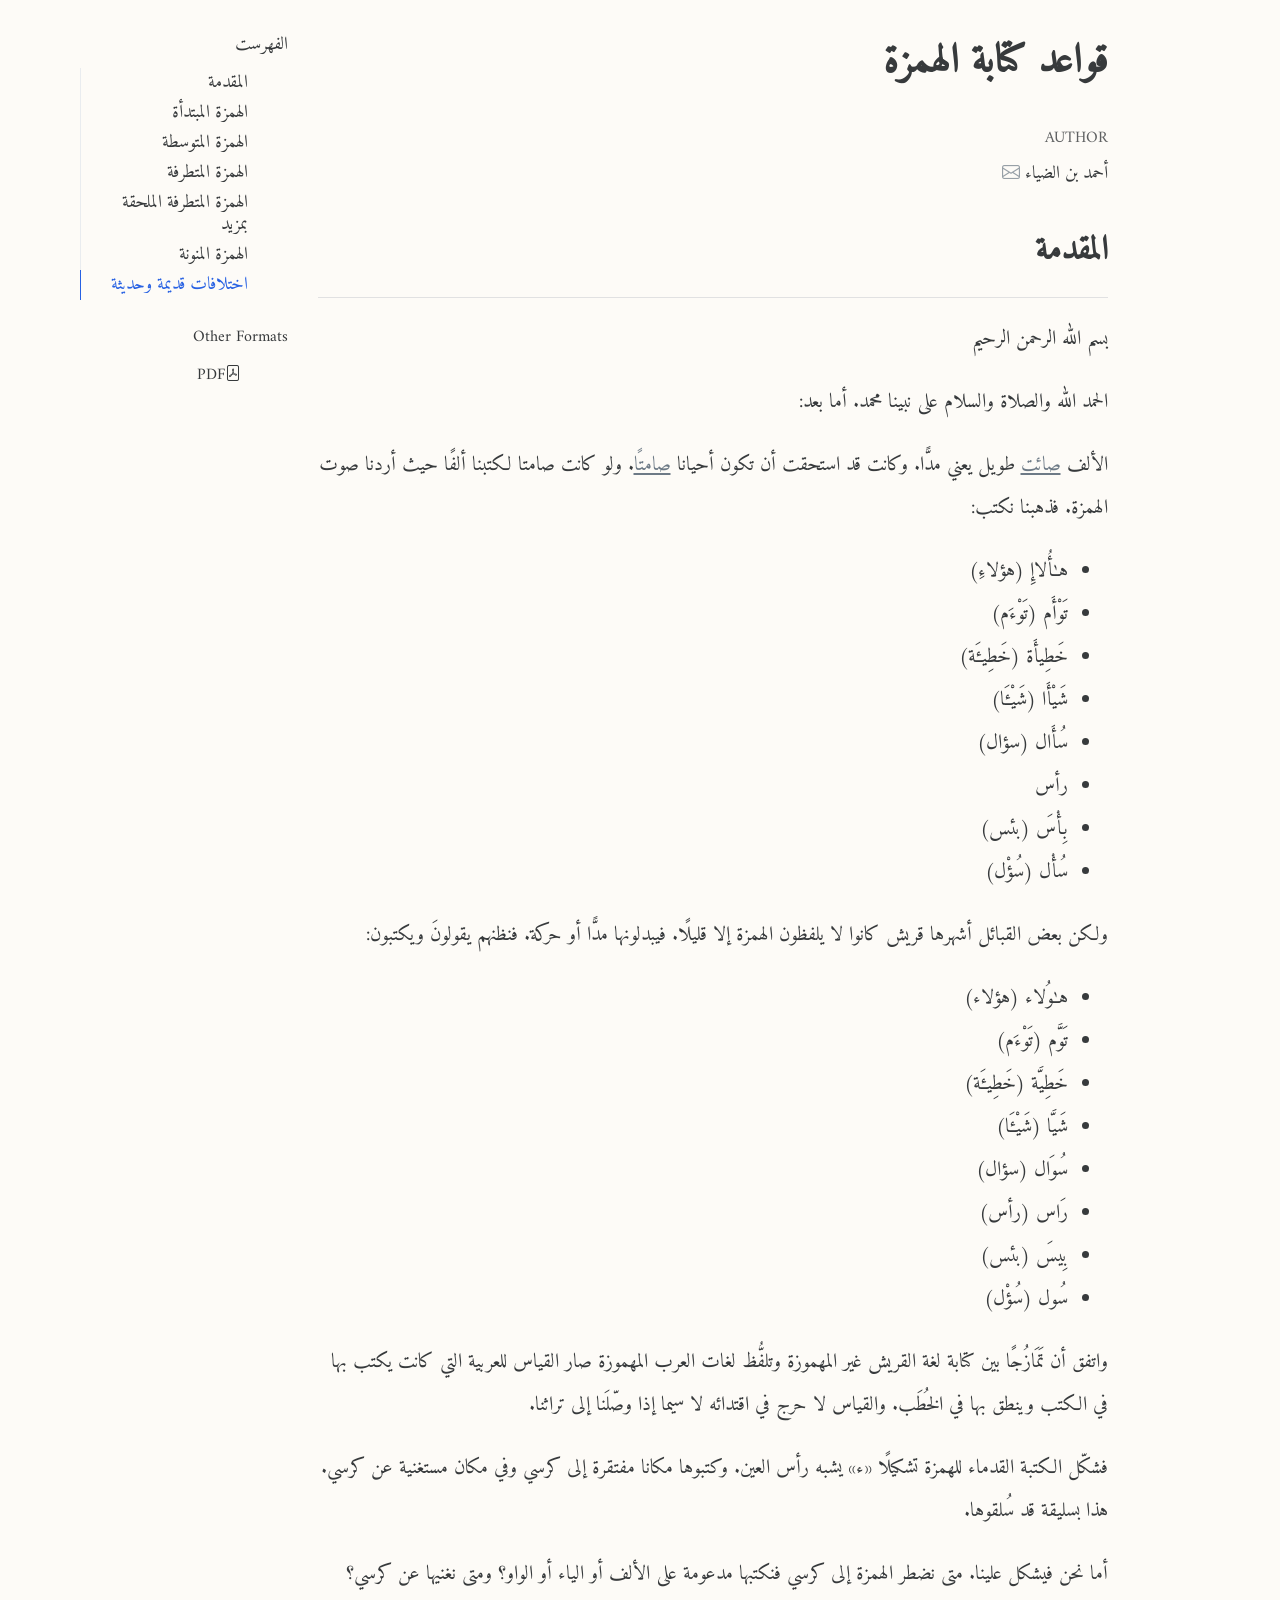
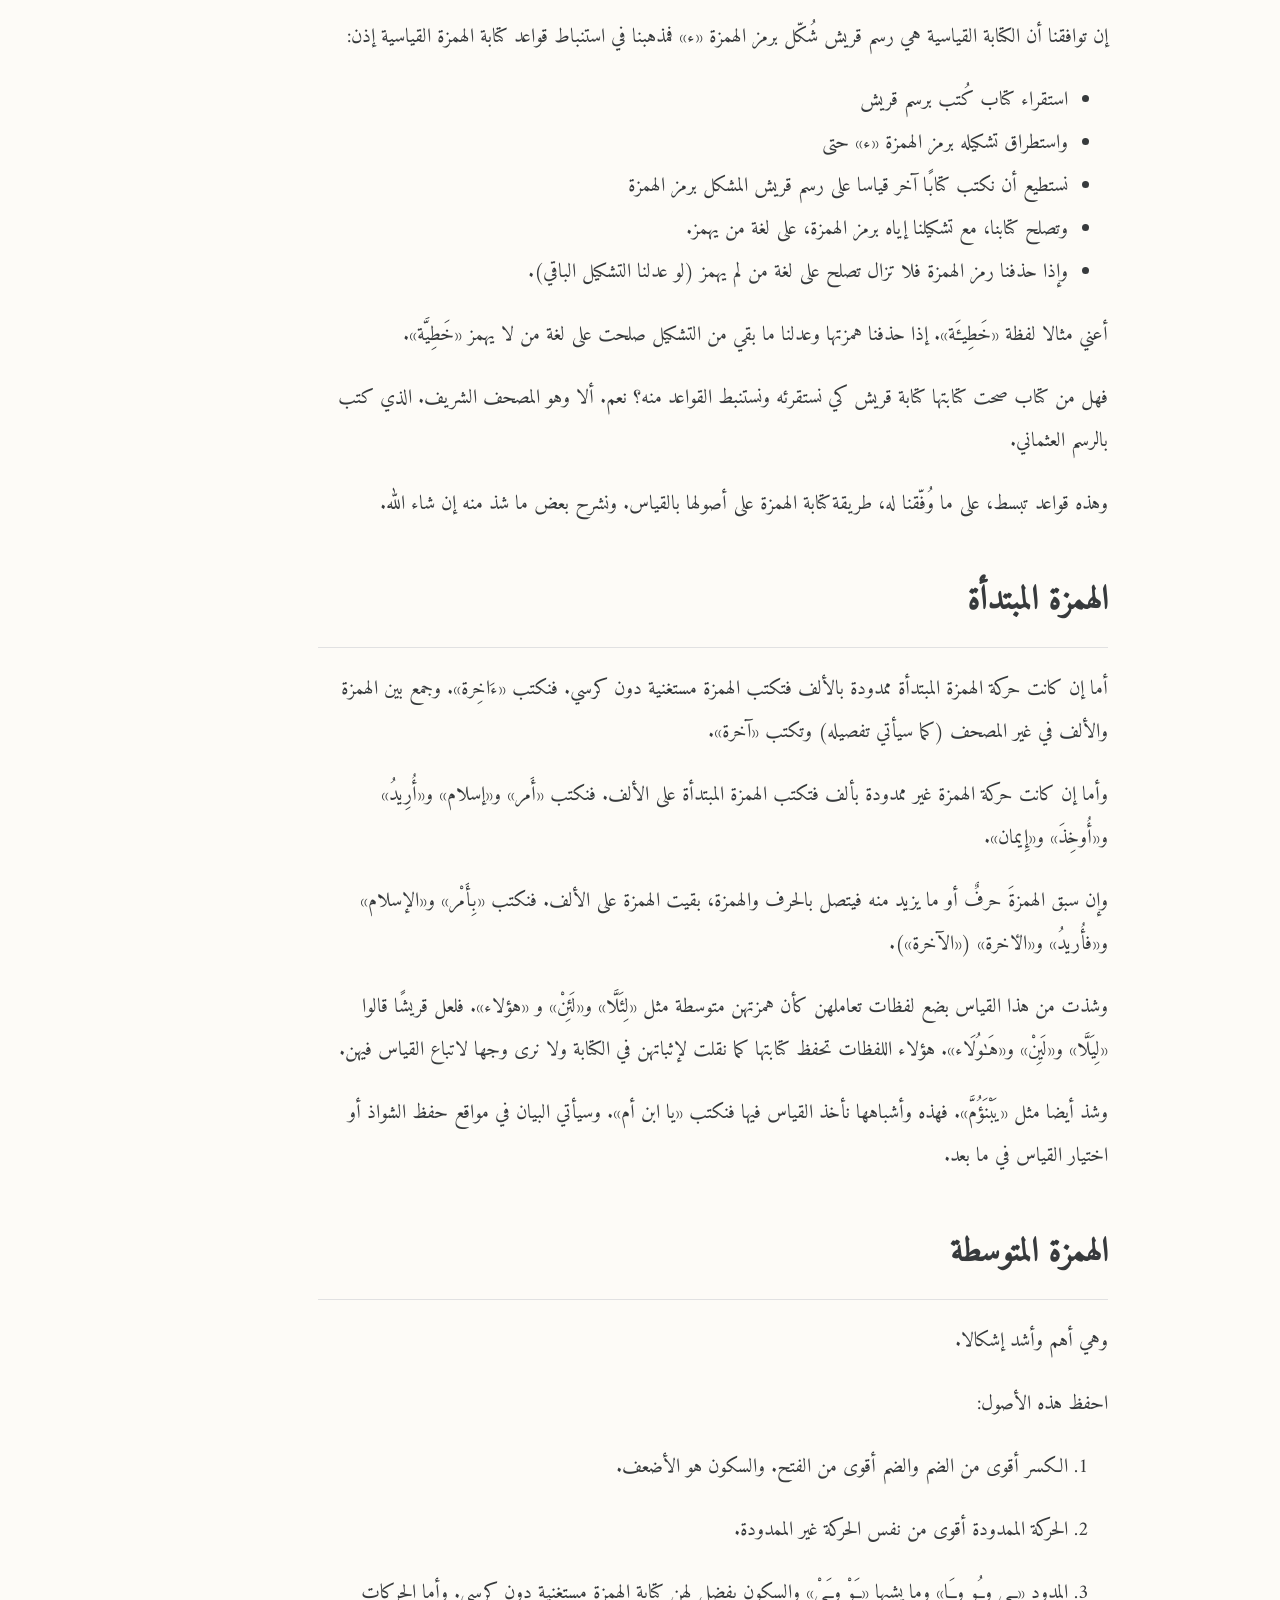
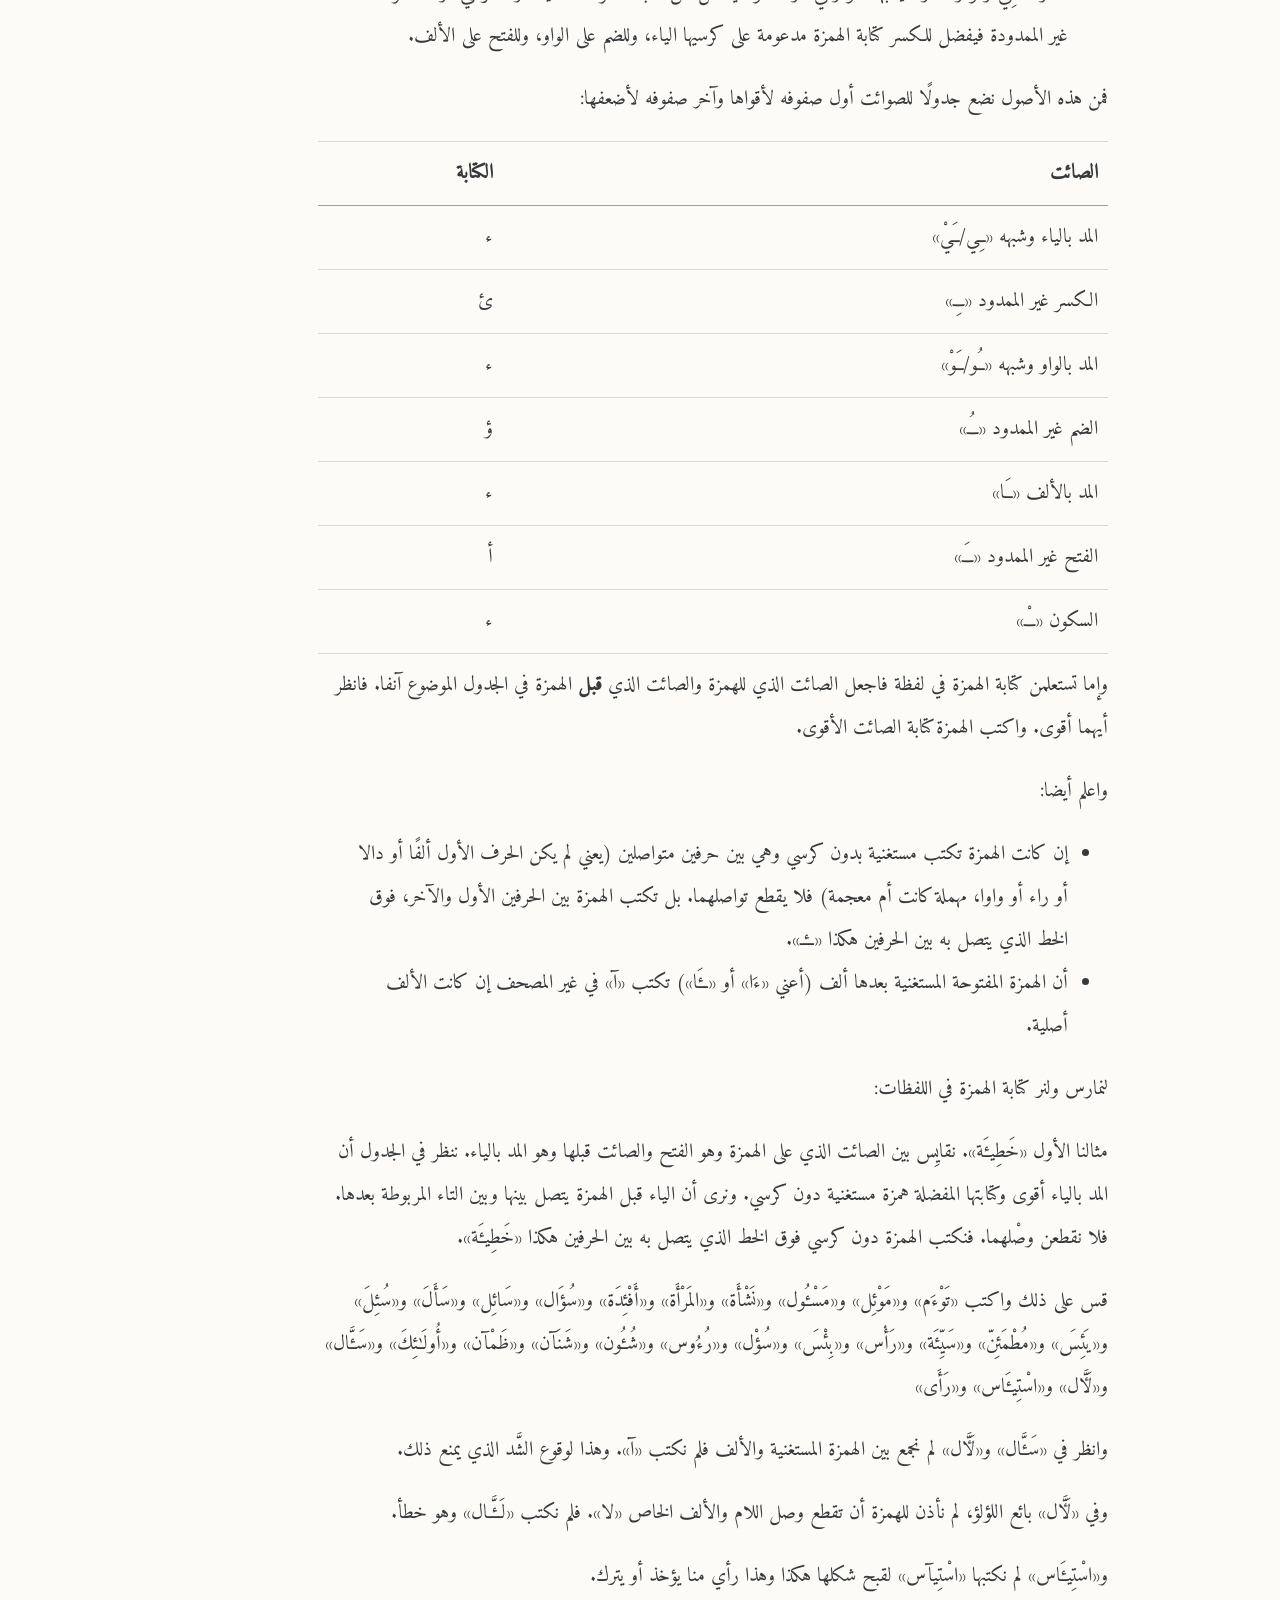
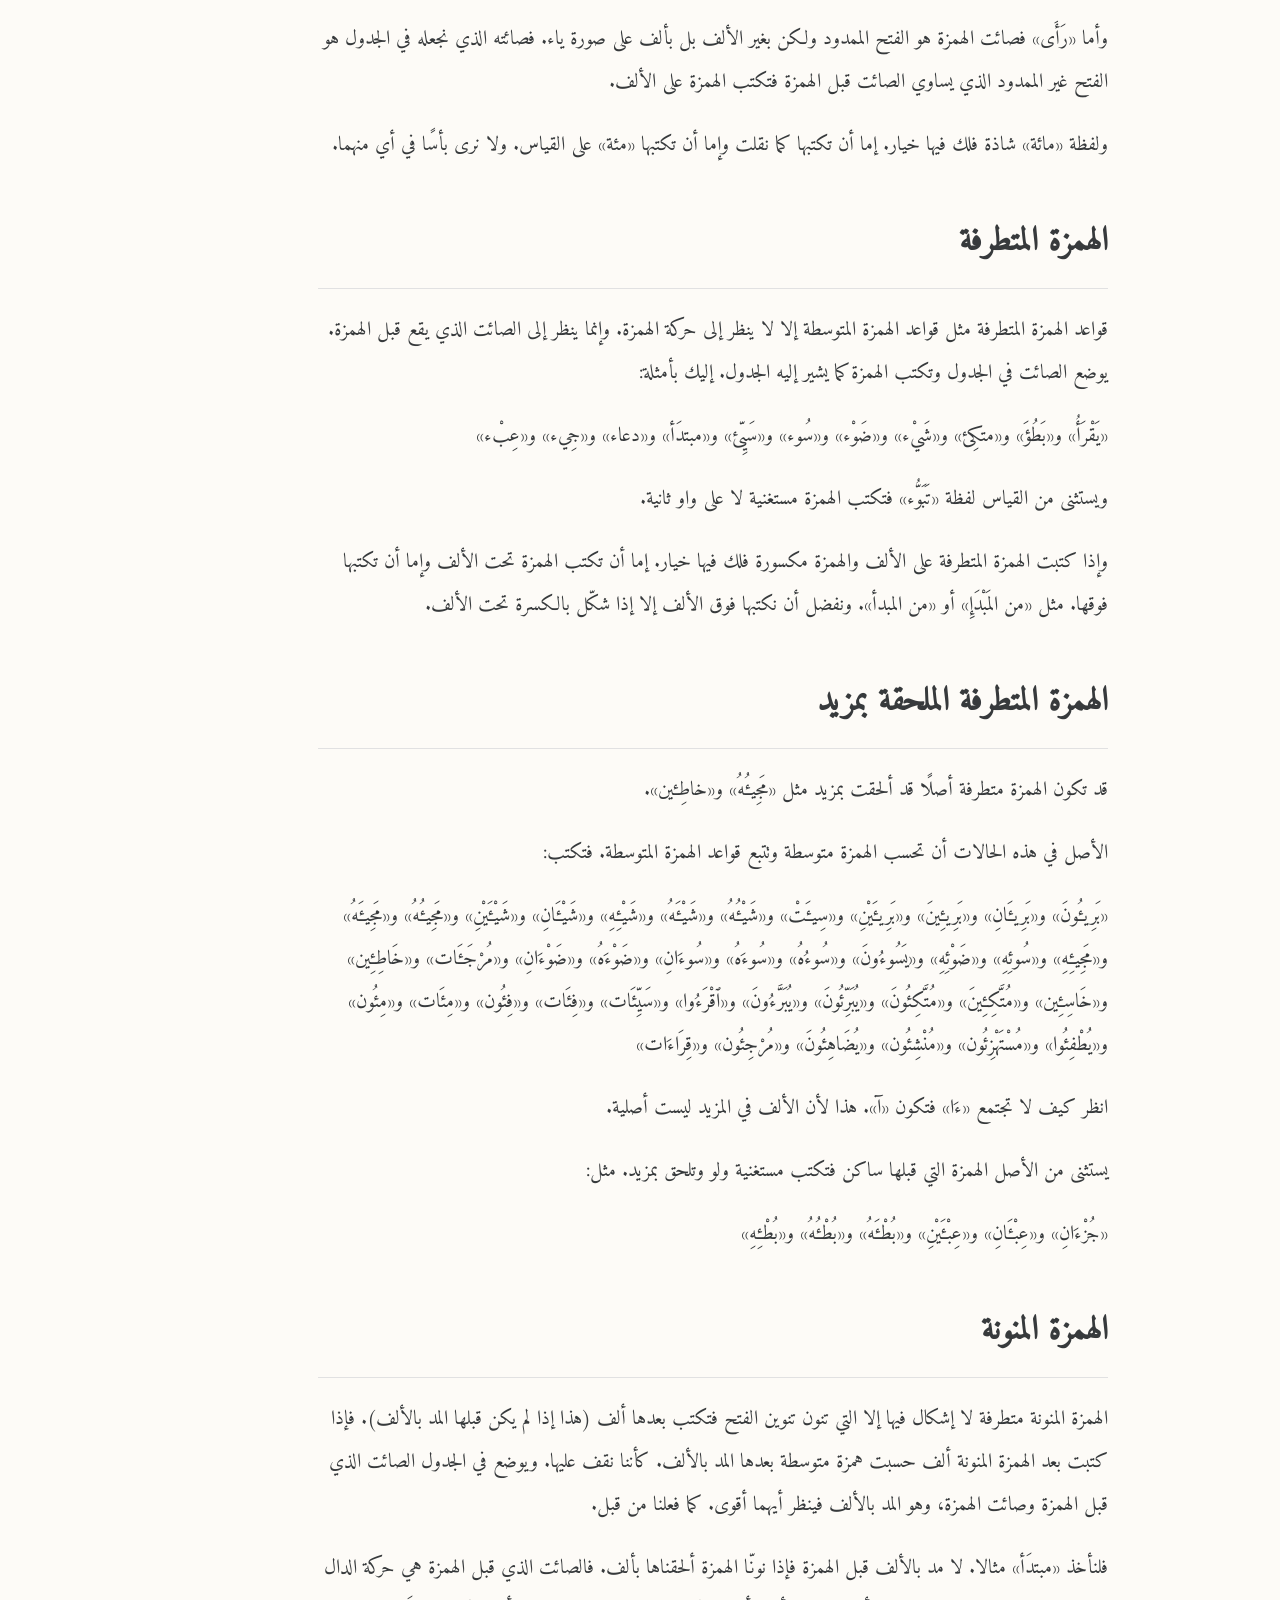
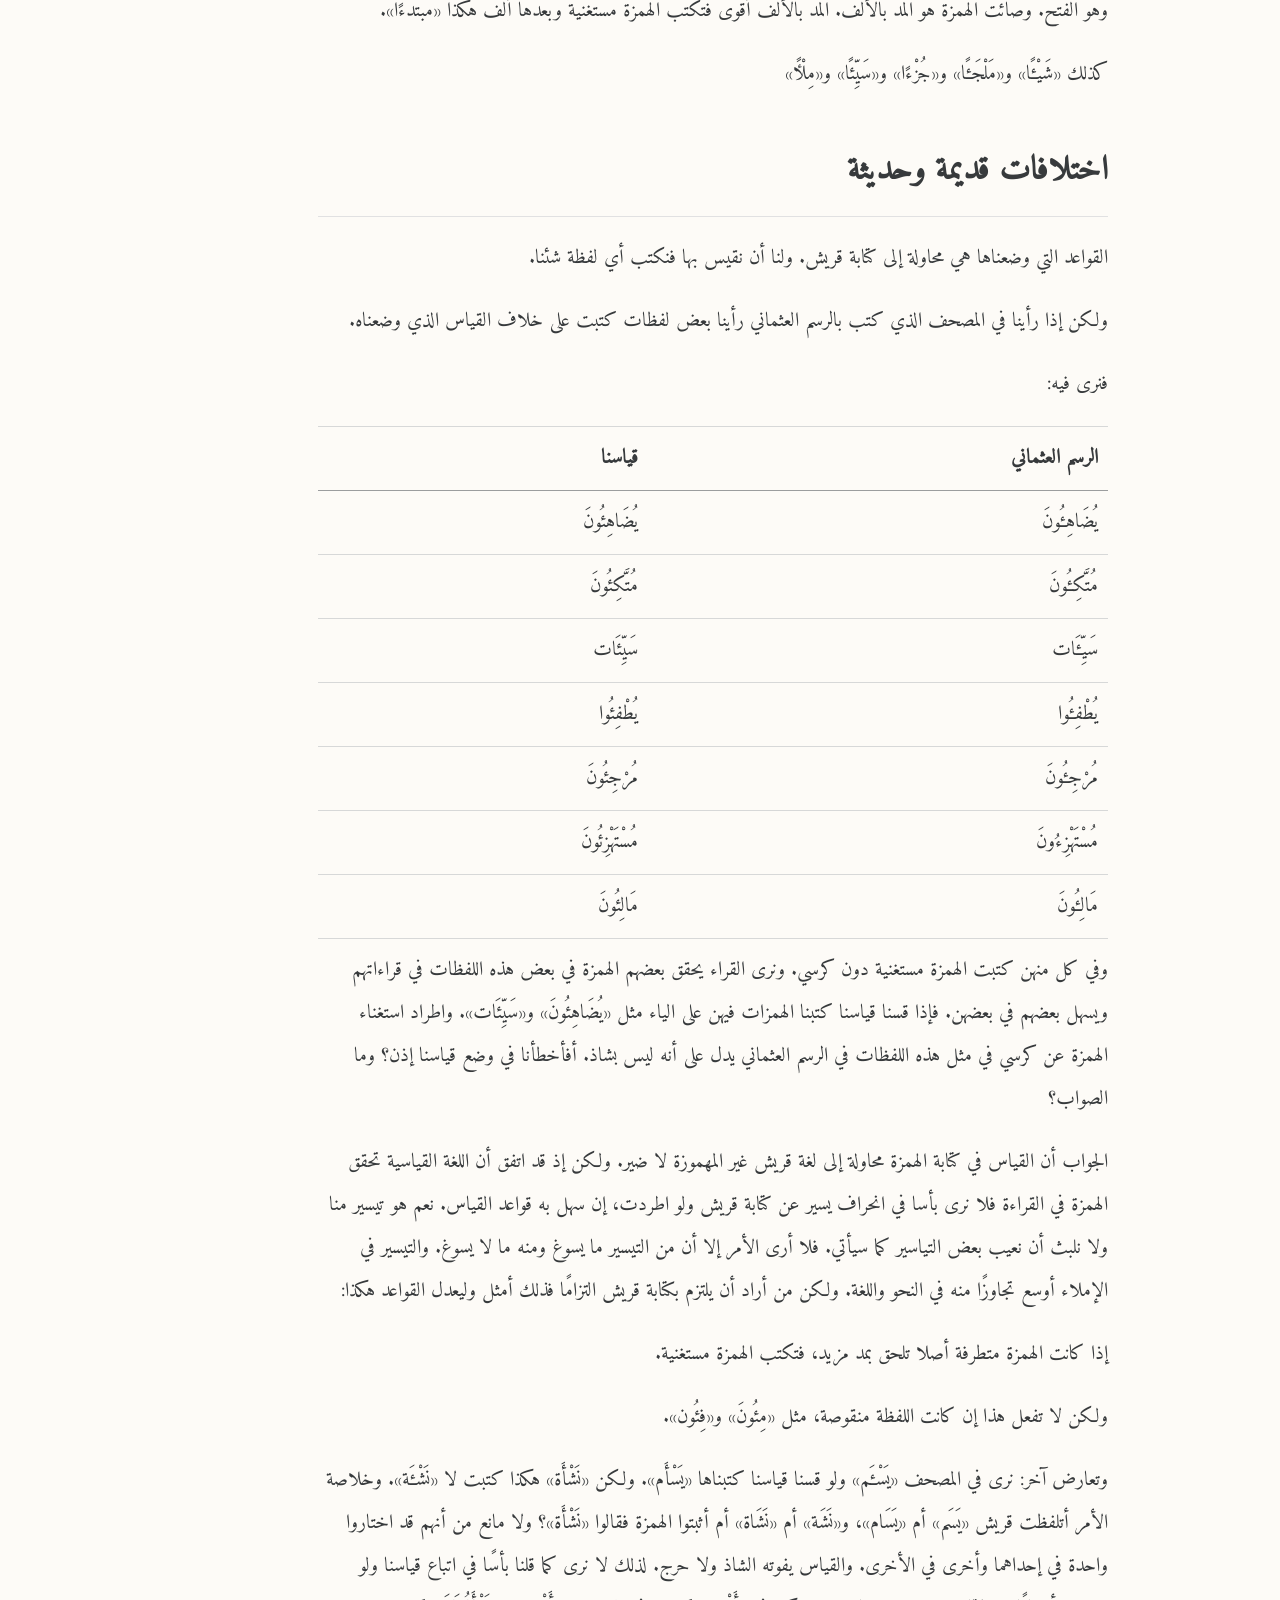
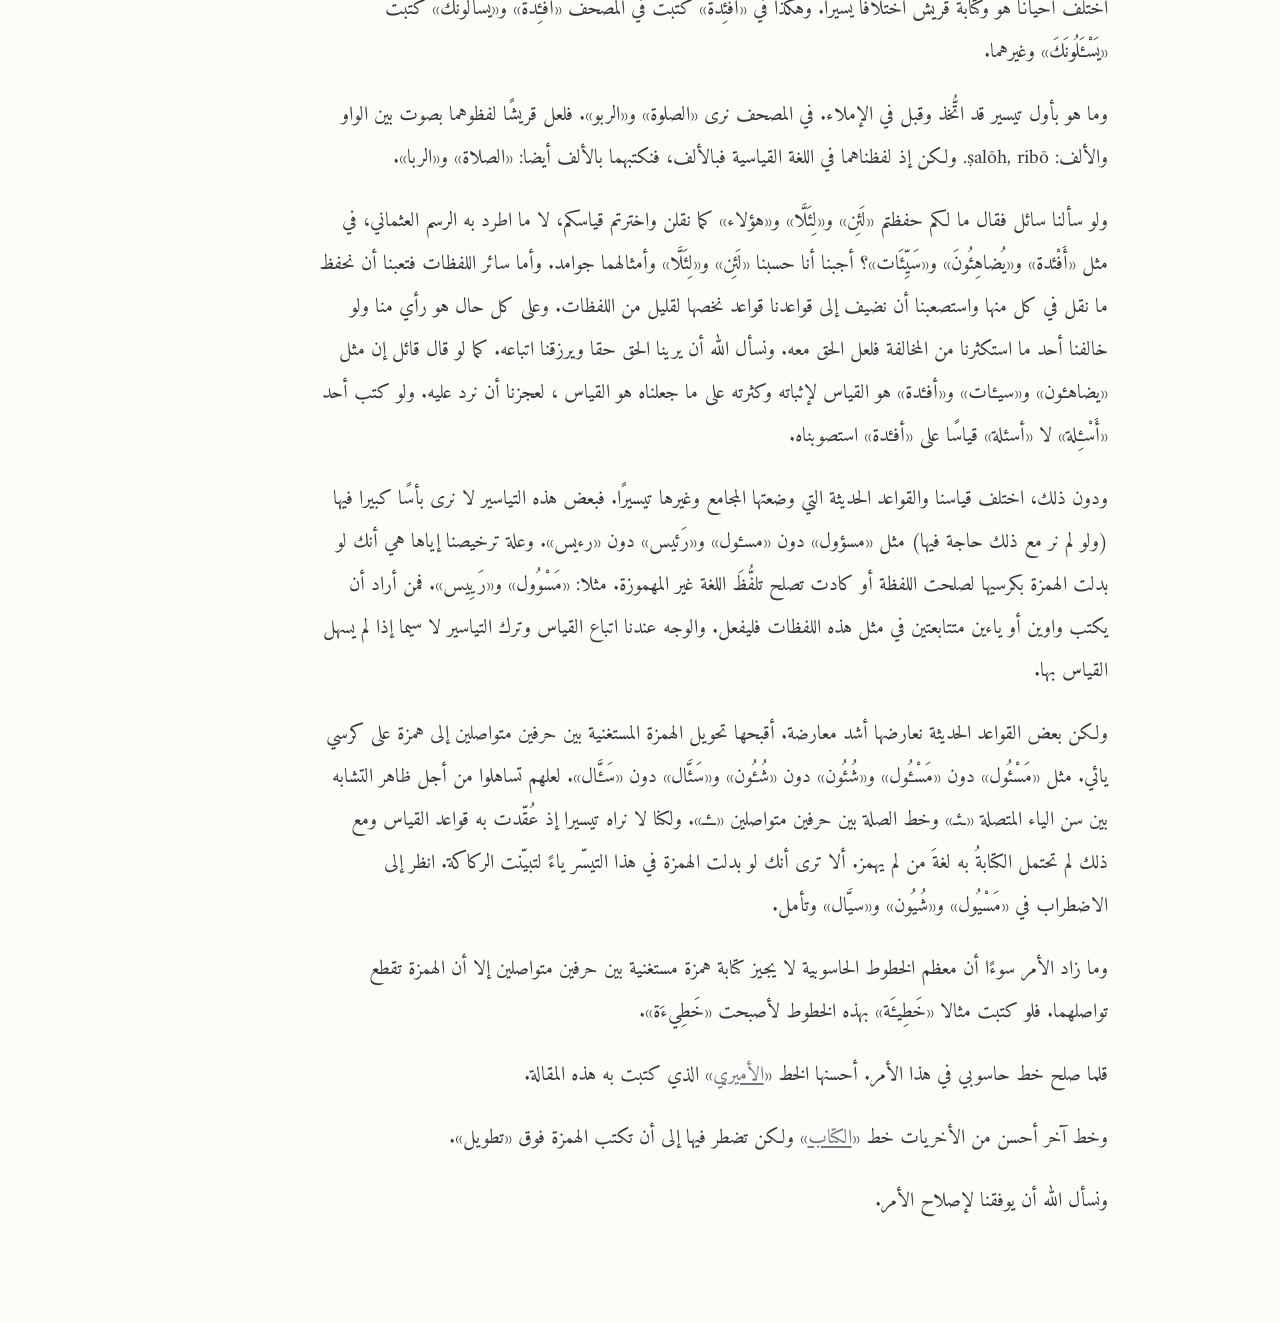
==== commit 75b244d4: "added clarity" ====
--- a/docs/index.html
+++ b/docs/index.html
@@ -300,7 +300,7 @@
 كثر  في المصحف ما بسطت التاء المربوطة بين المضاف والمضاف إليه.
 فنرى في مواضع «نعمة الله» وفي مواضع «نعمت الله».
 والقياس في كتابتنا اليوم إثباتها تاء مربوطة.
---> في المصحف نرى «الصلوٰة» و«الربوٰ». فلعل قريشًا تلفظوهما بصوت بين الواو والألف. ولكن إذ تلفظتا بالألف في اللغة القياسية نكتبهما بالألف اليوم «الصلاة» و«الربا».</p>
+--> في المصحف نرى «الصلوة» و«الربو». فلعل قريشًا لفظوهما بصوت بين الواو والألف: ṣalōh, ribō. ولكن إذ لفظناهما في اللغة القياسية فبالألف، فنكتبهما بالألف أيضا: «الصلاة» و«الربا».</p>
 <p>ولو سألنا سائل فقال ما لكم حفظتم «لَئِن» و«لِئَلَّا» و«هؤلاء» كما نقلن واخترتم قياسكم، لا ما اطرد به الرسم العثماني، في مثل «أَفْئدة» و«يُضاهِئُونَ» و«سَيِّئَات»؟ أجبنا أنا حسبنا «لَئِن» و«لِئَلَّا» وأمثالهما جوامد. وأما سائر اللفظات فتعبنا أن نحفظ ما نقل في كل منها واستصعبنا أن نضيف إلى قواعدنا قواعد نخصها لقليل من اللفظات. وعلى كل حال هو رأي منا ولو خالفنا أحد ما استكثرنا من المخالفة فلعل الحق معه. ونسأل الله أن يرينا الحق حقا ويرزقنا اتباعه. كما لو قال قائل إن مثل «يضاهءون» و«سيءات» و«أفءدة» هو القياس لإثباته وكثرته على ما جعلناه هو القياس ، لعجزنا أن نرد عليه. ولو كتب أحد «أَسْءِلة» لا «أسئلة» قياسًا على «أفءدة» استصوبناه.</p>
 <p>ودون ذلك، اختلف قياسنا والقواعد الحديثة التي وضعتها المجامع وغيرها تيسيرًا. فبعض هذه التياسير لا نرى بأسًا كبيرا فيها (ولو لم نر مع ذلك حاجة فيها) مثل «مسؤول» دون «مسءول» و«رَئيس» دون «رءيس». وعلة ترخيصنا إياها هي أنك لو بدلت الهمزة بكرسيها لصلحت اللفظة أو كادت تصلح تلفُّظَ اللغة غير المهموزة. مثلا: «مَسْوُول» و«رَيِيس». فمن أراد أن يكتب واوين أو ياءين متتابعتين في مثل هذه اللفظات فليفعل. والوجه عندنا اتباع القياس وترك التياسير لا سيما إذا لم يسهل القياس بها.</p>
 <p>ولكن بعض القواعد الحديثة نعارضها أشد معارضة. أقبحها تحويل الهمزة المستغنية بين حرفين متواصلين إلى همزة على كرسي يائي. مثل «مَسْئُول» دون «مَسْءُول» و«شُئُون» دون «شُءُون» و«سَئَّال» دون «سَءَّال». لعلهم تساهلوا من أجل ظاهر التشابه بين سن الياء المتصلة «ـئـ» وخط الصلة بين حرفين متواصلين «ـءـ». ولكنا لا نراه تيسيرا إذ عُقّدت به قواعد القياس ومع ذلك لم تحتمل الكتابةُ به لغةَ من لم يهمز. ألا ترى أنك لو بدلت الهمزة في هذا التيسّر ياءً لتبيّنت الركاكة. انظر إلى الاضطراب في «مَسْيُول» و«شُيُون» و«سيَّال» وتأمل.</p>
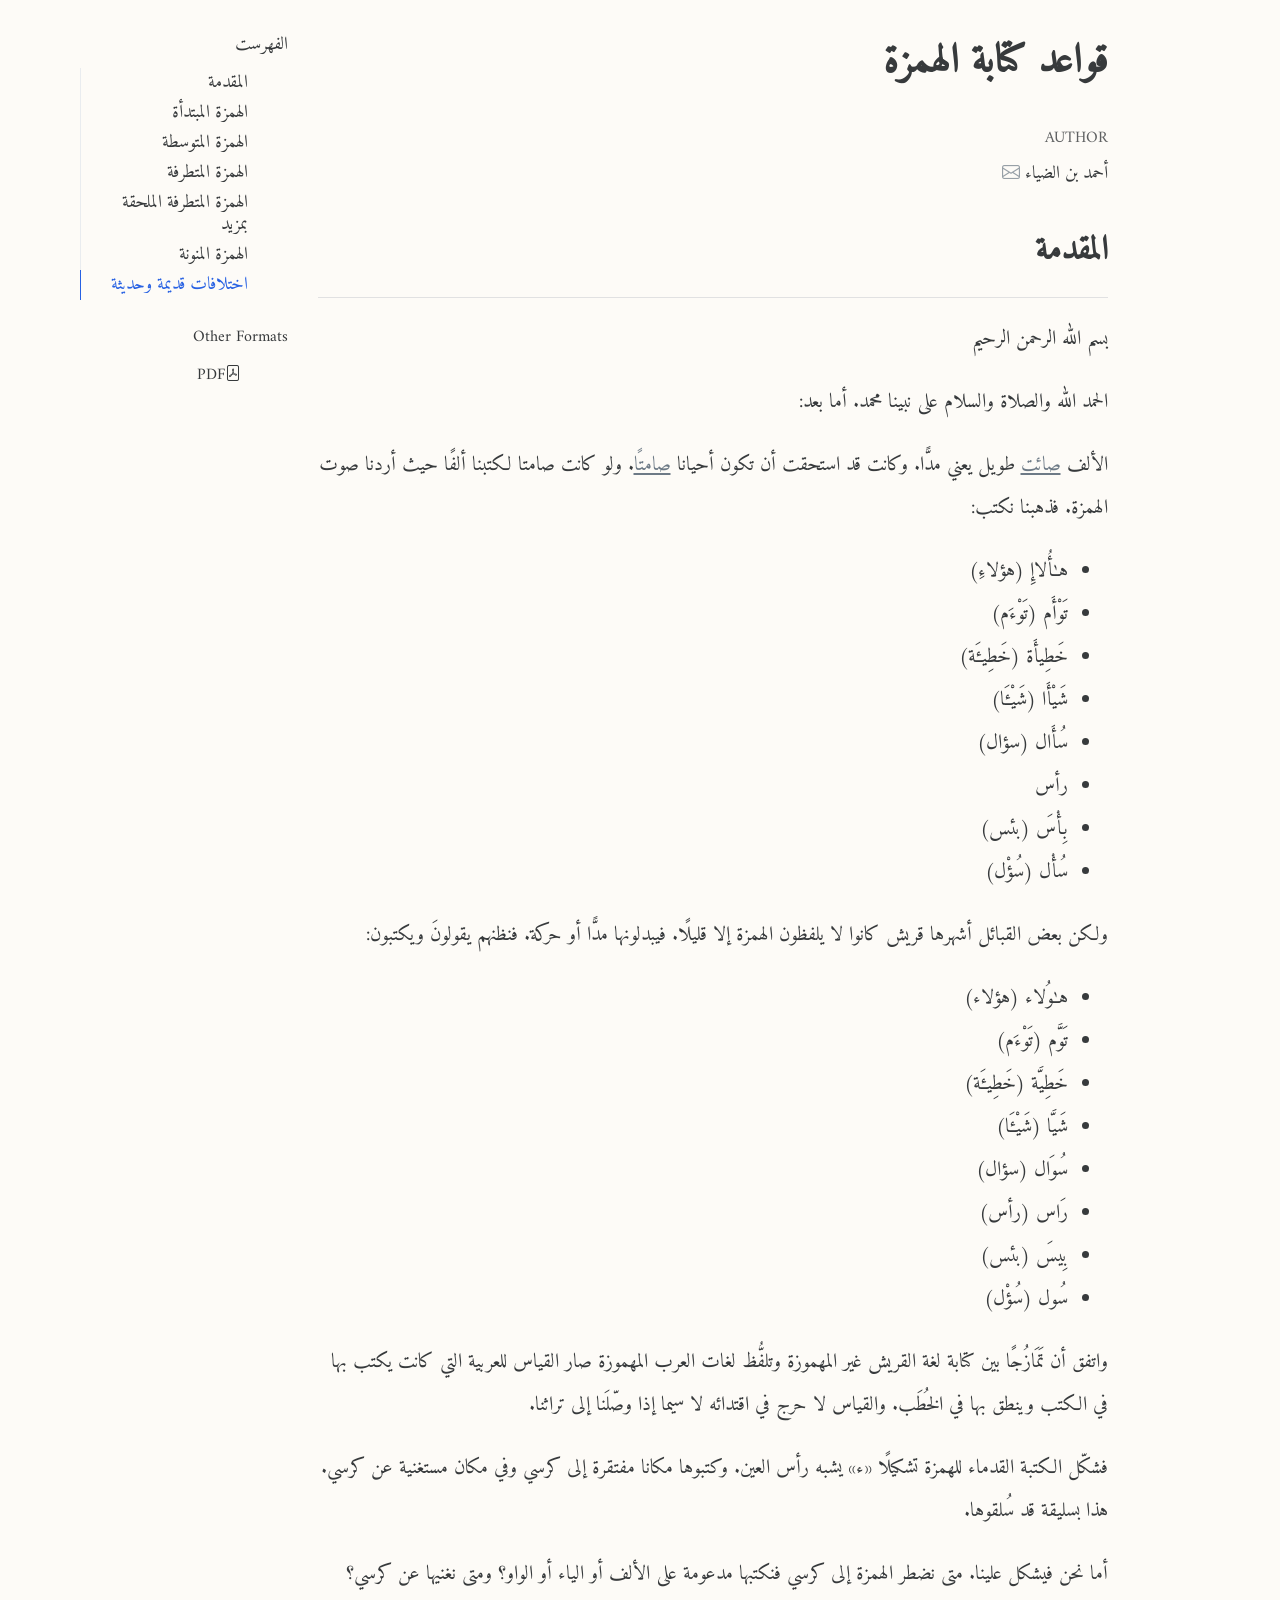
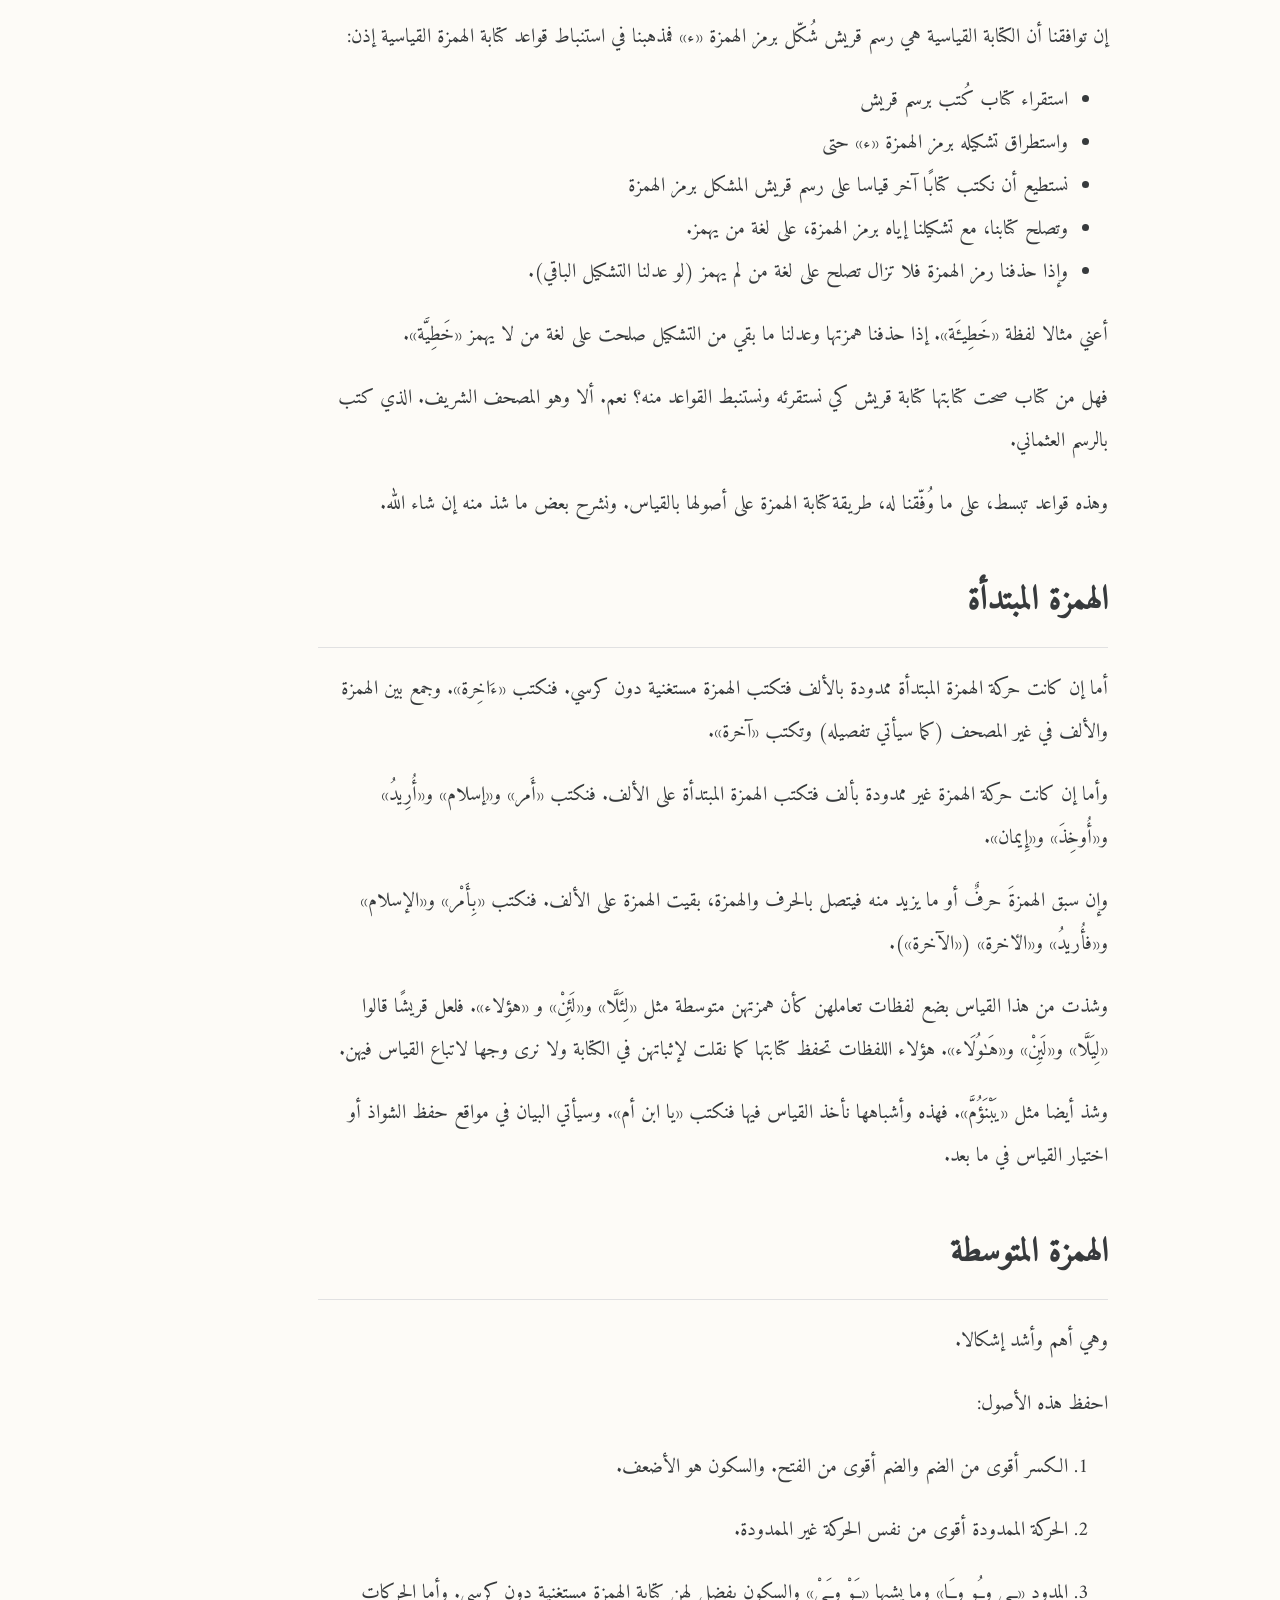
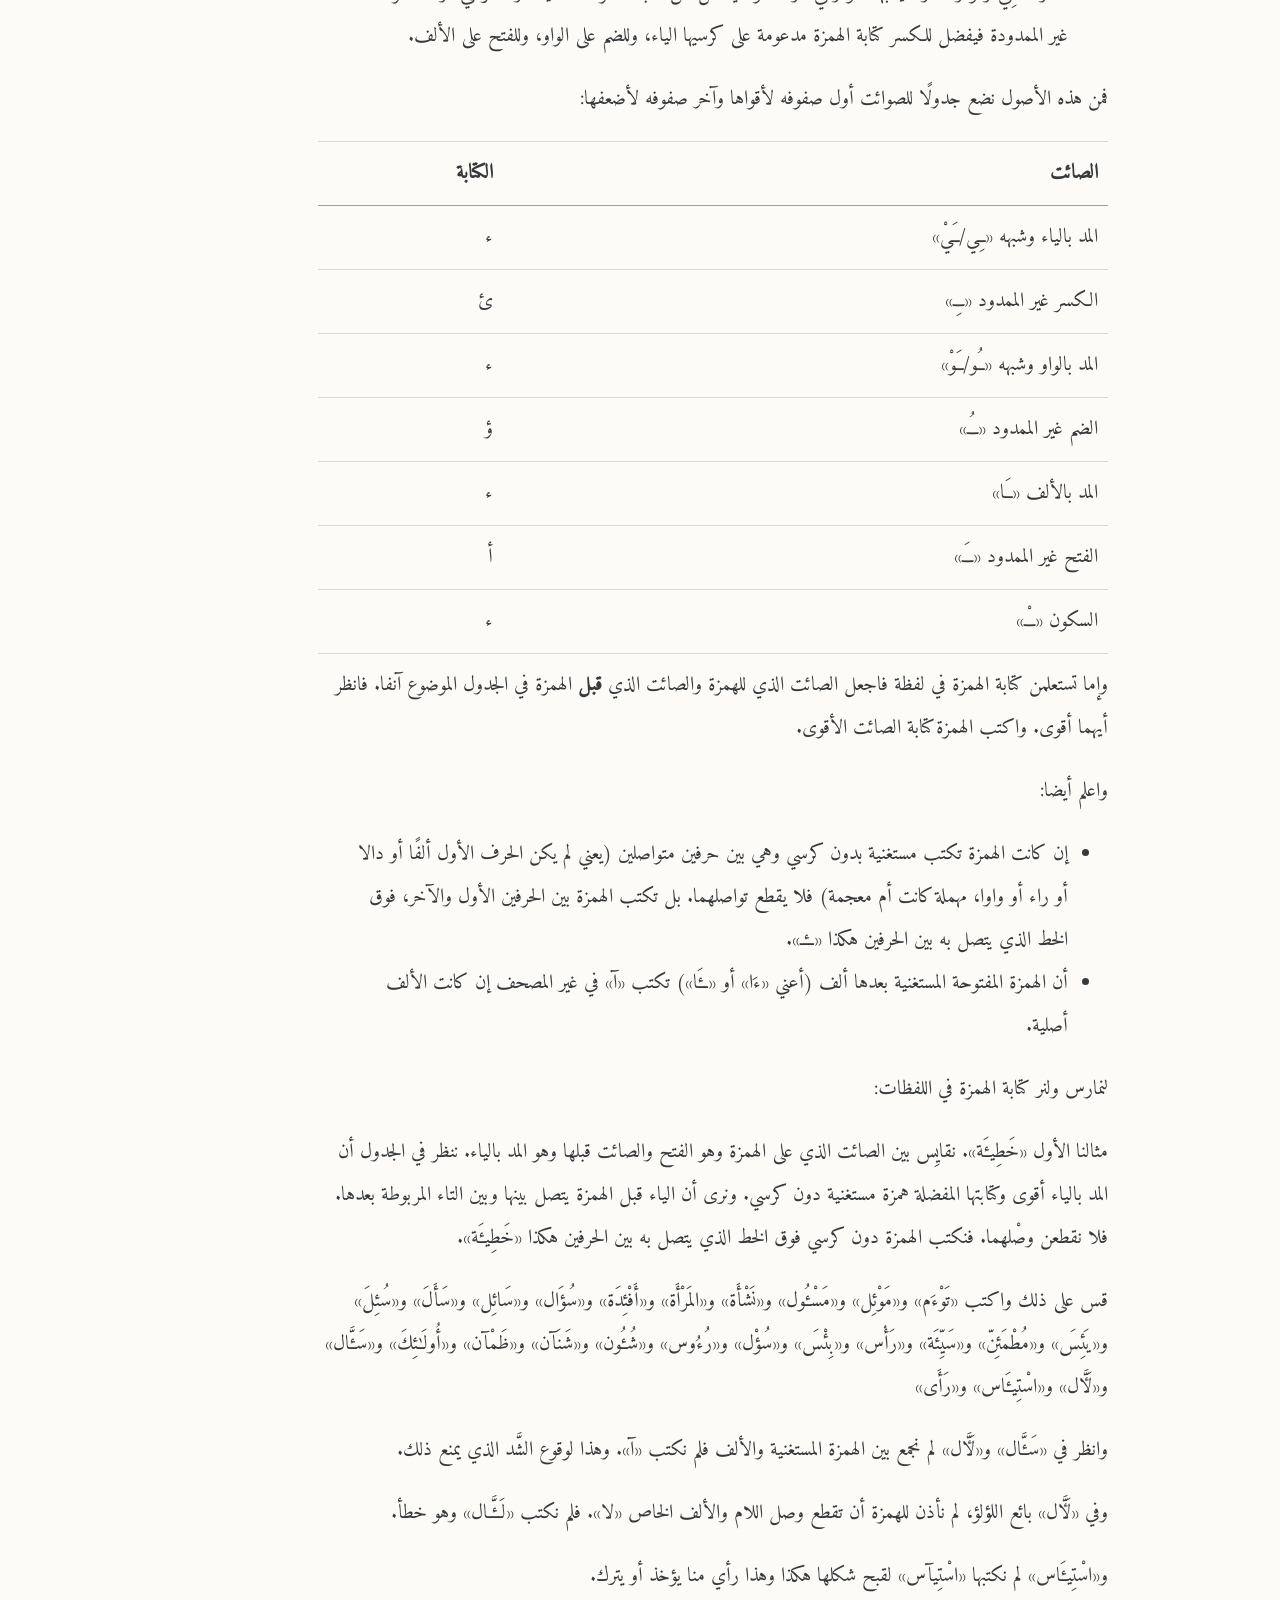
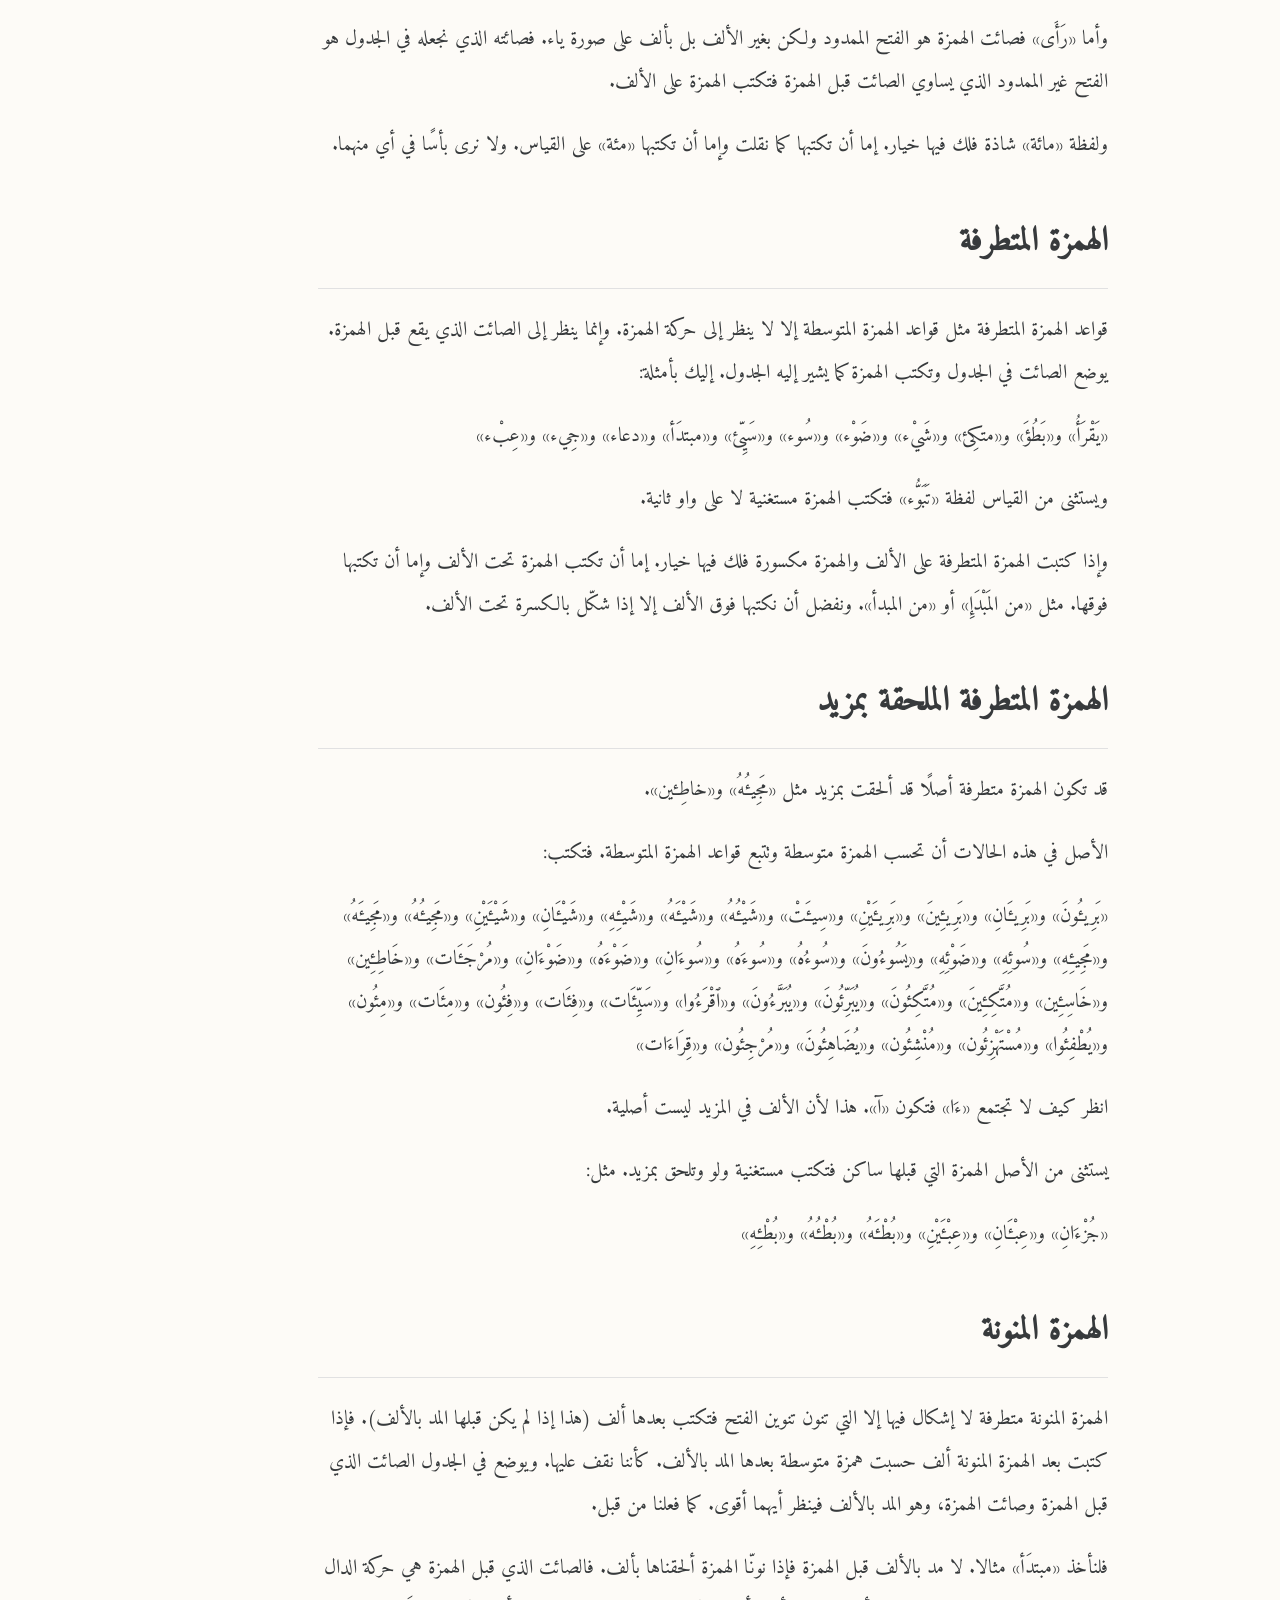
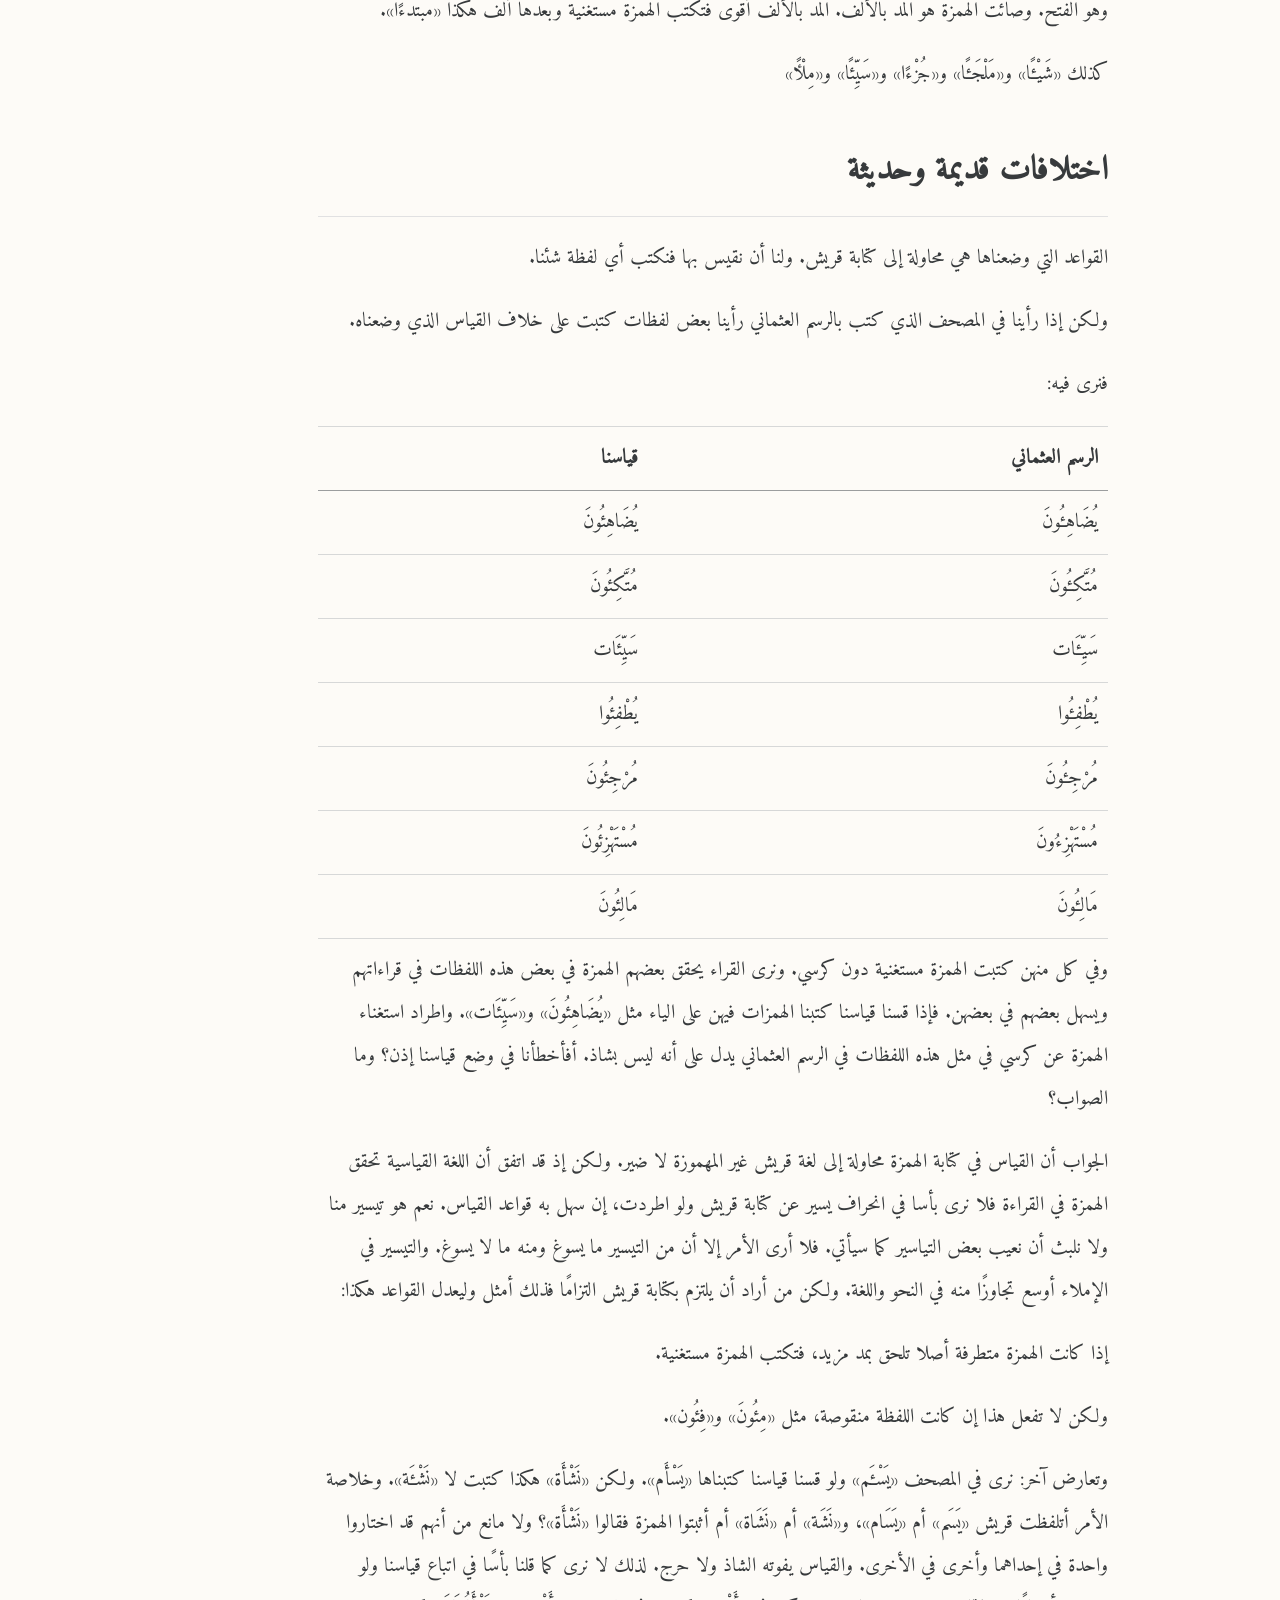
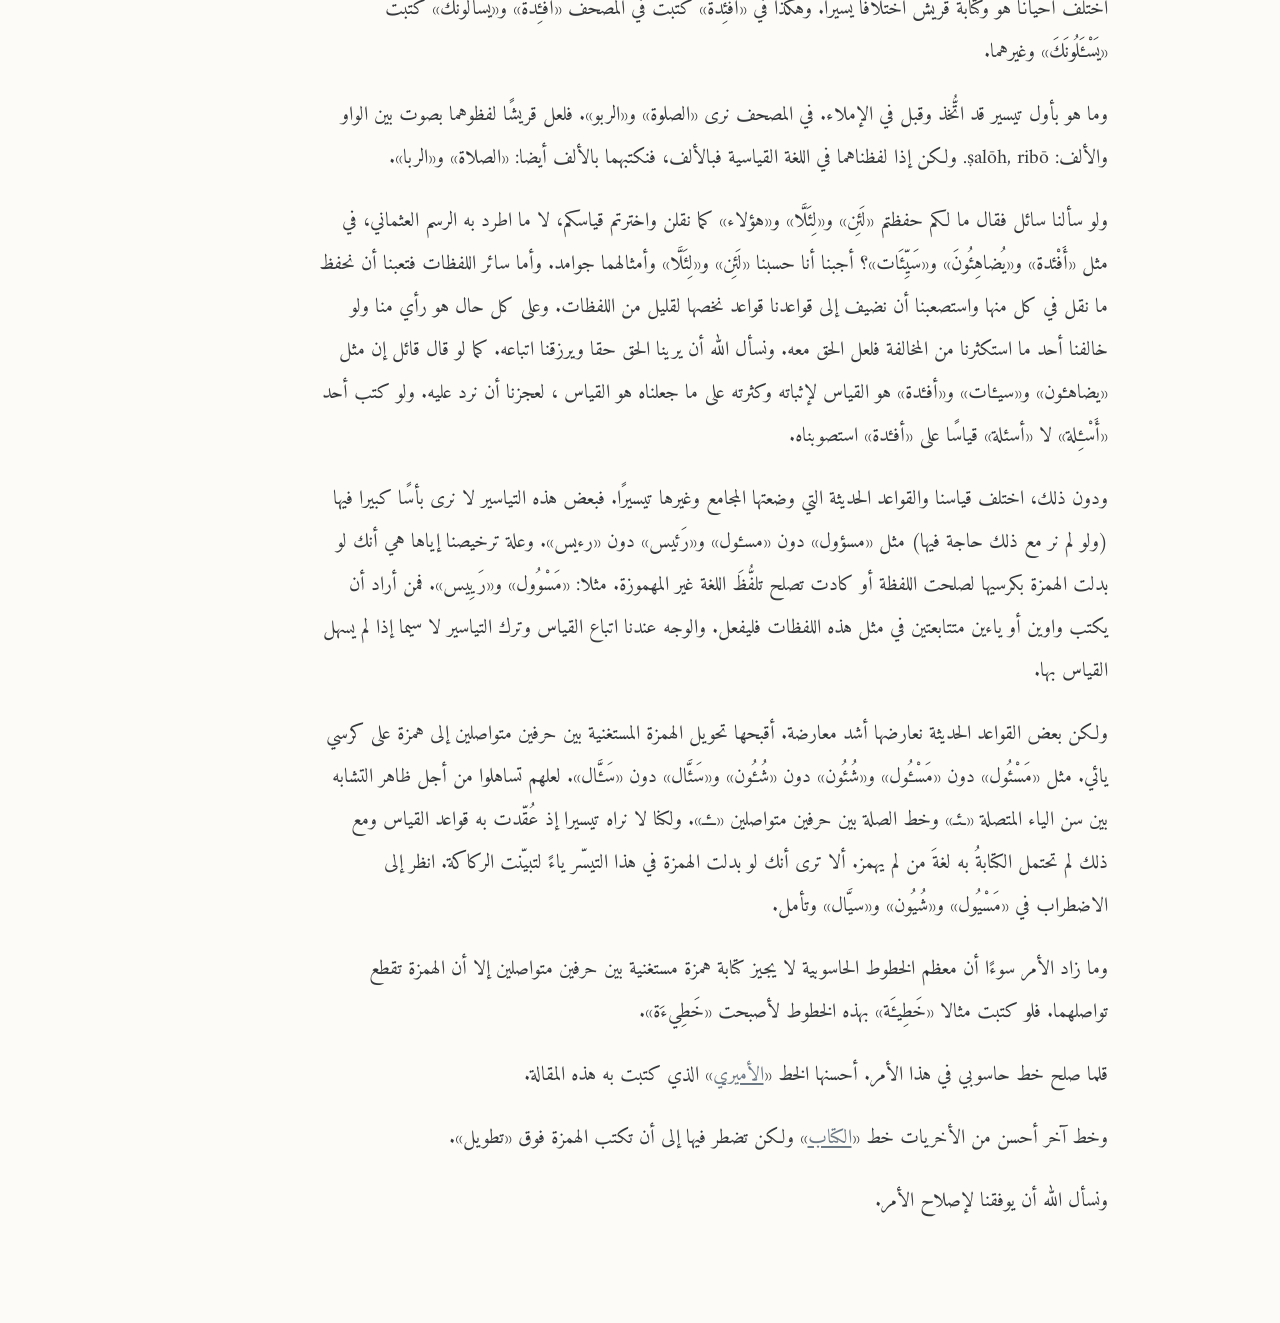
==== commit 1c6dc87e: "fixed typo" ====
--- a/docs/index.html
+++ b/docs/index.html
@@ -2,7 +2,7 @@
 <html xmlns="http://www.w3.org/1999/xhtml" lang="ar" xml:lang="ar" dir="rtl"><head>
 
 <meta charset="utf-8">
-<meta name="generator" content="quarto-1.10.18">
+<meta name="generator" content="quarto-1.10.19">
 
 <meta name="viewport" content="width=device-width, initial-scale=1.0, user-scalable=yes">
 
@@ -37,7 +37,7 @@
 <script src="index_files/libs/quarto-html/tippy.umd.min.js"></script>
 <script src="index_files/libs/quarto-html/anchor.min.js"></script>
 <link href="index_files/libs/quarto-html/tippy.css" rel="stylesheet">
-<link href="index_files/libs/quarto-html/quarto-syntax-highlighting-64a204ab8560d761af7679ceaba22944.css" rel="stylesheet" id="quarto-text-highlighting-styles">
+<link href="index_files/libs/quarto-html/quarto-syntax-highlighting-bf27225e3a48a9273f3daa8f8e829971.css" rel="stylesheet" id="quarto-text-highlighting-styles">
 <script src="index_files/libs/bootstrap/bootstrap.min.js"></script>
 <link href="index_files/libs/bootstrap/bootstrap-icons.css" rel="stylesheet">
 <link href="index_files/libs/bootstrap/bootstrap-9bc00b903b2c0a9fe7ea5a7e0a0040bc.min.css" rel="stylesheet" append-hash="true" id="quarto-bootstrap" data-mode="light">
@@ -300,7 +300,7 @@
 كثر  في المصحف ما بسطت التاء المربوطة بين المضاف والمضاف إليه.
 فنرى في مواضع «نعمة الله» وفي مواضع «نعمت الله».
 والقياس في كتابتنا اليوم إثباتها تاء مربوطة.
---> في المصحف نرى «الصلوة» و«الربو». فلعل قريشًا لفظوهما بصوت بين الواو والألف: ṣalōh, ribō. ولكن إذ لفظناهما في اللغة القياسية فبالألف، فنكتبهما بالألف أيضا: «الصلاة» و«الربا».</p>
+--> في المصحف نرى «الصلوة» و«الربو». فلعل قريشًا لفظوهما بصوت بين الواو والألف: ṣalōh, ribō. ولكن إذا لفظناهما في اللغة القياسية فبالألف، فنكتبهما بالألف أيضا: «الصلاة» و«الربا».</p>
 <p>ولو سألنا سائل فقال ما لكم حفظتم «لَئِن» و«لِئَلَّا» و«هؤلاء» كما نقلن واخترتم قياسكم، لا ما اطرد به الرسم العثماني، في مثل «أَفْئدة» و«يُضاهِئُونَ» و«سَيِّئَات»؟ أجبنا أنا حسبنا «لَئِن» و«لِئَلَّا» وأمثالهما جوامد. وأما سائر اللفظات فتعبنا أن نحفظ ما نقل في كل منها واستصعبنا أن نضيف إلى قواعدنا قواعد نخصها لقليل من اللفظات. وعلى كل حال هو رأي منا ولو خالفنا أحد ما استكثرنا من المخالفة فلعل الحق معه. ونسأل الله أن يرينا الحق حقا ويرزقنا اتباعه. كما لو قال قائل إن مثل «يضاهءون» و«سيءات» و«أفءدة» هو القياس لإثباته وكثرته على ما جعلناه هو القياس ، لعجزنا أن نرد عليه. ولو كتب أحد «أَسْءِلة» لا «أسئلة» قياسًا على «أفءدة» استصوبناه.</p>
 <p>ودون ذلك، اختلف قياسنا والقواعد الحديثة التي وضعتها المجامع وغيرها تيسيرًا. فبعض هذه التياسير لا نرى بأسًا كبيرا فيها (ولو لم نر مع ذلك حاجة فيها) مثل «مسؤول» دون «مسءول» و«رَئيس» دون «رءيس». وعلة ترخيصنا إياها هي أنك لو بدلت الهمزة بكرسيها لصلحت اللفظة أو كادت تصلح تلفُّظَ اللغة غير المهموزة. مثلا: «مَسْوُول» و«رَيِيس». فمن أراد أن يكتب واوين أو ياءين متتابعتين في مثل هذه اللفظات فليفعل. والوجه عندنا اتباع القياس وترك التياسير لا سيما إذا لم يسهل القياس بها.</p>
 <p>ولكن بعض القواعد الحديثة نعارضها أشد معارضة. أقبحها تحويل الهمزة المستغنية بين حرفين متواصلين إلى همزة على كرسي يائي. مثل «مَسْئُول» دون «مَسْءُول» و«شُئُون» دون «شُءُون» و«سَئَّال» دون «سَءَّال». لعلهم تساهلوا من أجل ظاهر التشابه بين سن الياء المتصلة «ـئـ» وخط الصلة بين حرفين متواصلين «ـءـ». ولكنا لا نراه تيسيرا إذ عُقّدت به قواعد القياس ومع ذلك لم تحتمل الكتابةُ به لغةَ من لم يهمز. ألا ترى أنك لو بدلت الهمزة في هذا التيسّر ياءً لتبيّنت الركاكة. انظر إلى الاضطراب في «مَسْيُول» و«شُيُون» و«سيَّال» وتأمل.</p>
--- a/docs/index_files/libs/quarto-html/quarto-syntax-highlighting-bf27225e3a48a9273f3daa8f8e829971.css
+++ b/docs/index_files/libs/quarto-html/quarto-syntax-highlighting-bf27225e3a48a9273f3daa8f8e829971.css
@@ -0,0 +1,236 @@
+/* quarto syntax highlight colors */
+:root {
+  --quarto-hl-ot-color: #003B4F;
+  --quarto-hl-at-color: #657422;
+  --quarto-hl-ss-color: #20794D;
+  --quarto-hl-an-color: #5E5E5E;
+  --quarto-hl-fu-color: #4758AB;
+  --quarto-hl-st-color: #20794D;
+  --quarto-hl-cf-color: #003B4F;
+  --quarto-hl-op-color: #5E5E5E;
+  --quarto-hl-er-color: #AD0000;
+  --quarto-hl-bn-color: #AD0000;
+  --quarto-hl-al-color: #AD0000;
+  --quarto-hl-va-color: #111111;
+  --quarto-hl-bu-color: inherit;
+  --quarto-hl-ex-color: inherit;
+  --quarto-hl-pp-color: #AD0000;
+  --quarto-hl-in-color: #5E5E5E;
+  --quarto-hl-vs-color: #20794D;
+  --quarto-hl-wa-color: #5E5E5E;
+  --quarto-hl-do-color: #5E5E5E;
+  --quarto-hl-im-color: #00769E;
+  --quarto-hl-ch-color: #20794D;
+  --quarto-hl-dt-color: #AD0000;
+  --quarto-hl-fl-color: #AD0000;
+  --quarto-hl-co-color: #5E5E5E;
+  --quarto-hl-cv-color: #5E5E5E;
+  --quarto-hl-cn-color: #8f5902;
+  --quarto-hl-sc-color: #5E5E5E;
+  --quarto-hl-dv-color: #AD0000;
+  --quarto-hl-kw-color: #003B4F;
+}
+
+/* other quarto variables */
+:root {
+  --quarto-font-monospace: SFMono-Regular, Menlo, Monaco, Consolas, "Liberation Mono", "Courier New", monospace;
+}
+
+/* syntax highlight based on Pandoc's rules */
+pre > code.sourceCode > span {
+  color: #003B4F;
+}
+
+code.sourceCode > span {
+  color: #003B4F;
+}
+
+div.sourceCode,
+div.sourceCode pre.sourceCode {
+  color: #003B4F;
+}
+
+/* Normal */
+code span {
+  color: #003B4F;
+}
+
+/* Alert */
+code span.al {
+  color: #AD0000;
+  font-style: inherit;
+}
+
+/* Annotation */
+code span.an {
+  color: #5E5E5E;
+  font-style: inherit;
+}
+
+/* Attribute */
+code span.at {
+  color: #657422;
+  font-style: inherit;
+}
+
+/* BaseN */
+code span.bn {
+  color: #AD0000;
+  font-style: inherit;
+}
+
+/* BuiltIn */
+code span.bu {
+  font-style: inherit;
+}
+
+/* ControlFlow */
+code span.cf {
+  color: #003B4F;
+  font-weight: bold;
+  font-style: inherit;
+}
+
+/* Char */
+code span.ch {
+  color: #20794D;
+  font-style: inherit;
+}
+
+/* Constant */
+code span.cn {
+  color: #8f5902;
+  font-style: inherit;
+}
+
+/* Comment */
+code span.co {
+  color: #5E5E5E;
+  font-style: inherit;
+}
+
+/* CommentVar */
+code span.cv {
+  color: #5E5E5E;
+  font-style: italic;
+}
+
+/* Documentation */
+code span.do {
+  color: #5E5E5E;
+  font-style: italic;
+}
+
+/* DataType */
+code span.dt {
+  color: #AD0000;
+  font-style: inherit;
+}
+
+/* DecVal */
+code span.dv {
+  color: #AD0000;
+  font-style: inherit;
+}
+
+/* Error */
+code span.er {
+  color: #AD0000;
+  font-style: inherit;
+}
+
+/* Extension */
+code span.ex {
+  font-style: inherit;
+}
+
+/* Float */
+code span.fl {
+  color: #AD0000;
+  font-style: inherit;
+}
+
+/* Function */
+code span.fu {
+  color: #4758AB;
+  font-style: inherit;
+}
+
+/* Import */
+code span.im {
+  color: #00769E;
+  font-style: inherit;
+}
+
+/* Information */
+code span.in {
+  color: #5E5E5E;
+  font-style: inherit;
+}
+
+/* Keyword */
+code span.kw {
+  color: #003B4F;
+  font-weight: bold;
+  font-style: inherit;
+}
+
+/* Operator */
+code span.op {
+  color: #5E5E5E;
+  font-style: inherit;
+}
+
+/* Other */
+code span.ot {
+  color: #003B4F;
+  font-style: inherit;
+}
+
+/* Preprocessor */
+code span.pp {
+  color: #AD0000;
+  font-style: inherit;
+}
+
+/* SpecialChar */
+code span.sc {
+  color: #5E5E5E;
+  font-style: inherit;
+}
+
+/* SpecialString */
+code span.ss {
+  color: #20794D;
+  font-style: inherit;
+}
+
+/* String */
+code span.st {
+  color: #20794D;
+  font-style: inherit;
+}
+
+/* Variable */
+code span.va {
+  color: #111111;
+  font-style: inherit;
+}
+
+/* VerbatimString */
+code span.vs {
+  color: #20794D;
+  font-style: inherit;
+}
+
+/* Warning */
+code span.wa {
+  color: #5E5E5E;
+  font-style: italic;
+}
+
+.prevent-inlining {
+  content: "</";
+}
+
+/*# sourceMappingURL=8be38f48d34c45af72792cbd699585e7.css.map */
